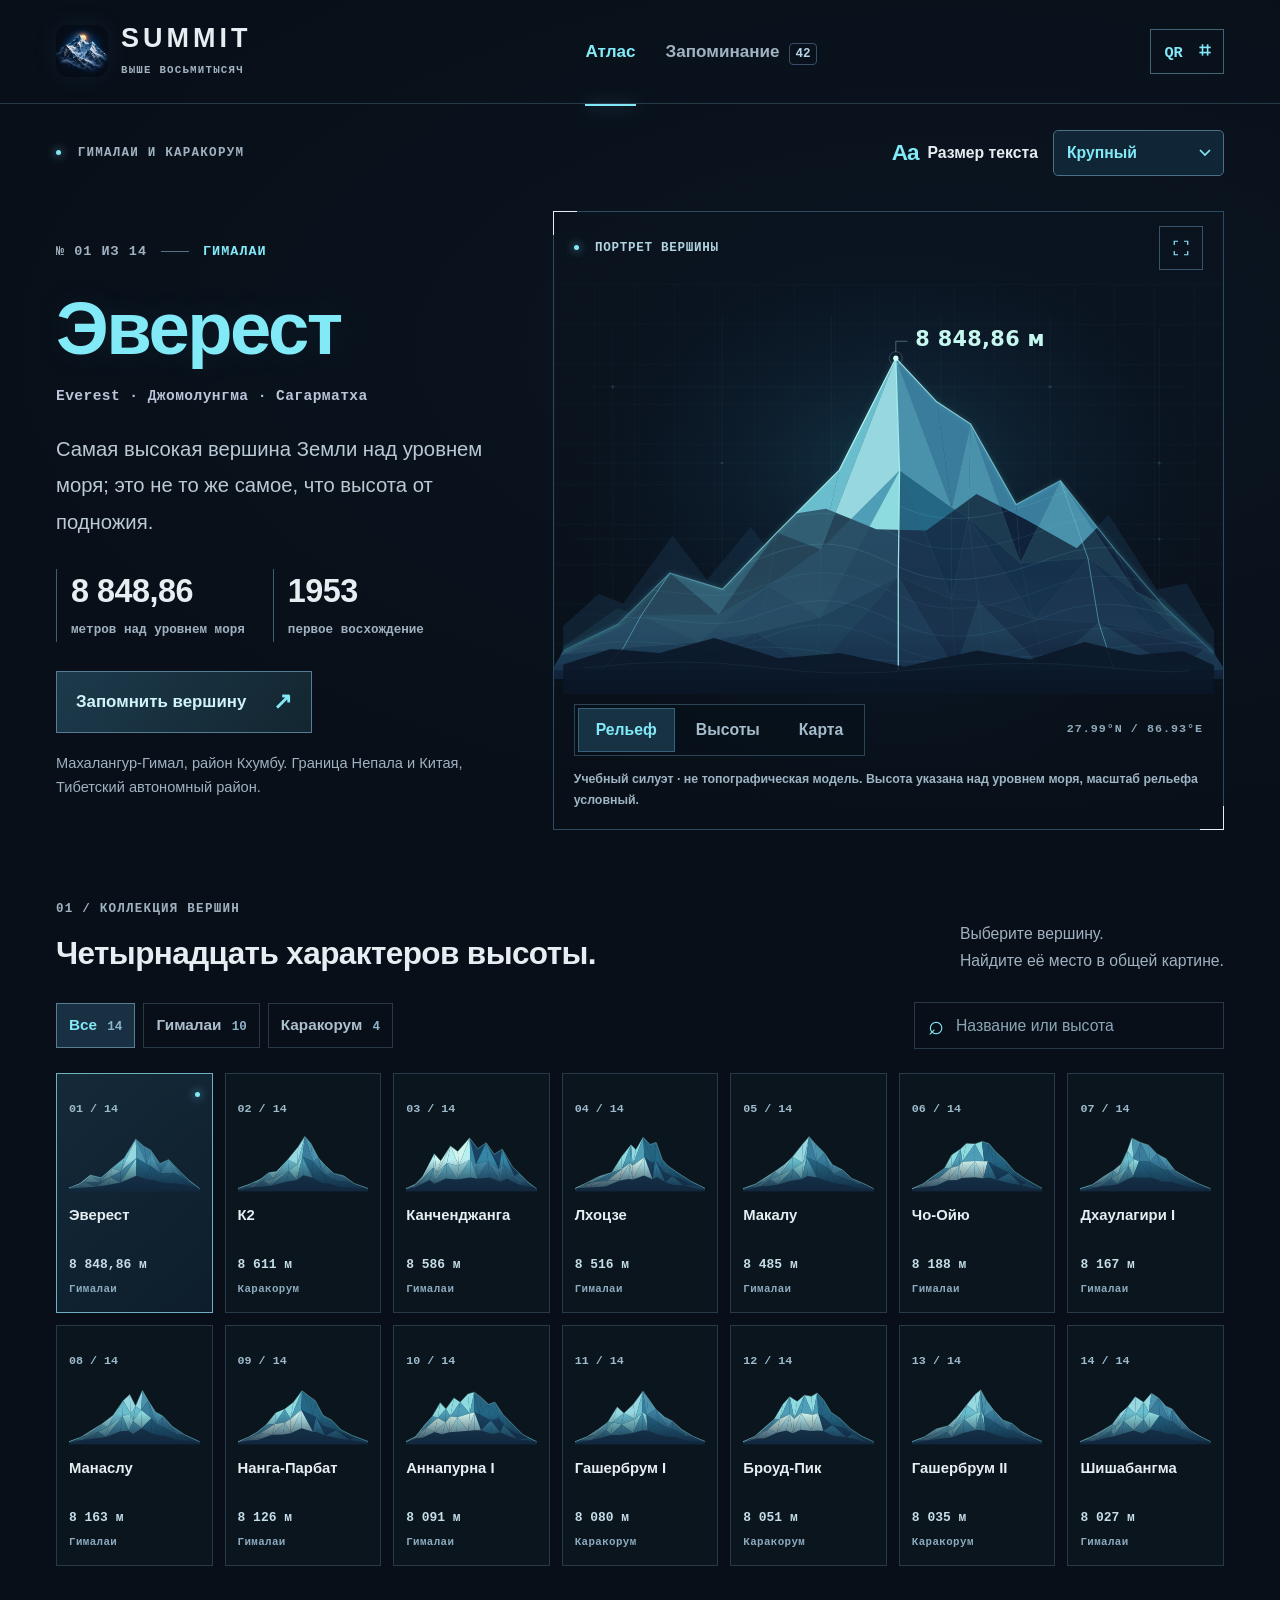
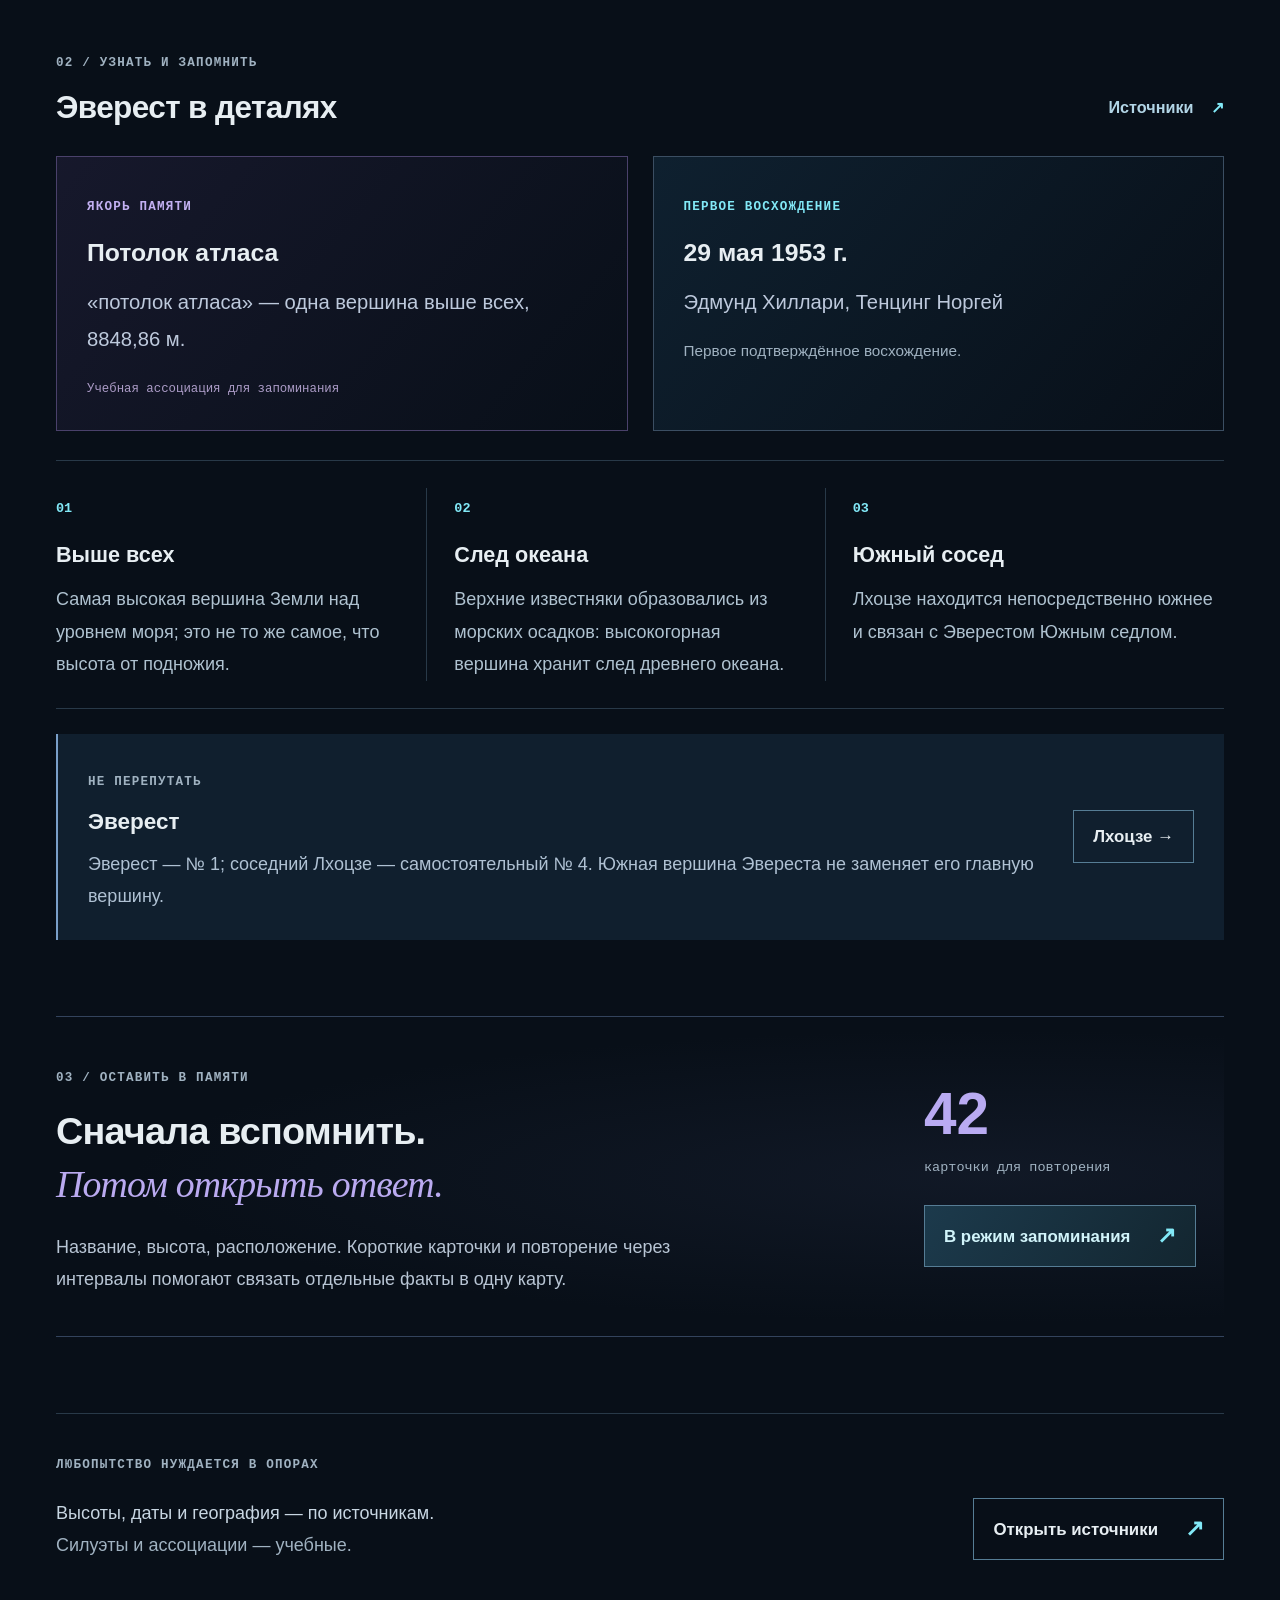
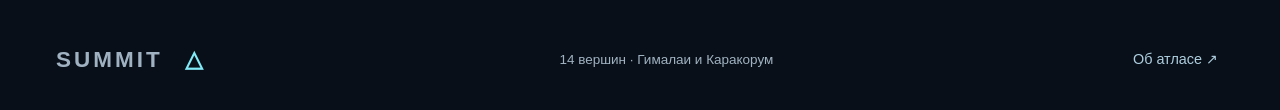
==== docs/index.html @ 68e2e330 "Build SUMMIT atlas with fourteen peaks and spaced recall" ====
<!doctype html>
<html lang="ru" data-text-size="large">
<head>
  <meta charset="utf-8"><meta name="viewport" content="width=device-width,initial-scale=1">
  <meta name="theme-color" content="#080f18"><meta name="description" content="SUMMIT — интерактивный атлас 14 восьмитысячников Гималаев и Каракорума. Рельефы, карта, сравнение высот и интервальное повторение.">
  <meta name="application-name" content="SUMMIT"><meta name="apple-mobile-web-app-title" content="SUMMIT"><meta name="apple-mobile-web-app-capable" content="yes"><meta name="mobile-web-app-capable" content="yes">
  <link rel="icon" type="image/png" sizes="32x32" href="assets/favicon-32.png"><link rel="apple-touch-icon" sizes="180x180" href="assets/apple-touch-icon.png"><link rel="manifest" href="site.webmanifest">
  <title>SUMMIT — Восьмитысячники</title>
  <script>try{const v=localStorage.getItem('summit-text-size');if(['normal','large','xlarge'].includes(v))document.documentElement.dataset.textSize=v;}catch{}</script>
  <style>:root{color-scheme:dark;--bg:#080f18;--panel:#101c29;--border:#283948;--text:#e7eef2;--muted:#a0b2c1;--cyan:#82e9f7;--violet:#b6a1ff;--amber:#e9bd86;--sans:-apple-system,BlinkMacSystemFont,"Segoe UI",Arial,sans-serif;--mono:Menlo,Consolas,"Liberation Mono",monospace;--serif:Georgia,"Times New Roman",serif}
*{box-sizing:border-box}html{font-size:16px;scroll-behavior:smooth;scroll-padding-top:30px;-webkit-text-size-adjust:100%;text-size-adjust:100%}html[data-text-size=large]{font-size:18px}html[data-text-size=xlarge]{font-size:20px}body{margin:0;background:var(--bg);color:var(--text);font-family:var(--sans);font-size:1.125rem;font-weight:500;line-height:1.75;-webkit-font-smoothing:antialiased;background-image:radial-gradient(ellipse 80% 500px at 75% 350px,#17304b30,transparent)}button,input,select{font:inherit}button{color:inherit;background:none;border:0;cursor:pointer}a{color:inherit;text-decoration:none}button,a,select,input{-webkit-tap-highlight-color:transparent}button:focus-visible,a:focus-visible,select:focus-visible,input:focus-visible,[tabindex]:focus-visible{outline:2px solid var(--cyan);outline-offset:4px}button:disabled{cursor:default;opacity:.45}button[hidden],[hidden]{display:none!important}svg{display:block}::selection{background:#3b6a96;color:white}.skip-link{position:fixed;left:20px;top:-90px;background:var(--cyan);color:#0b1824;padding:12px 20px;z-index:100}.skip-link:focus{top:15px}.site-header{max-width:1560px;margin:auto;padding:24px 56px;display:flex;align-items:center;gap:35px;border-bottom:1px solid var(--border)}.brand{display:flex;align-items:center;gap:13px;flex-shrink:0}.app-icon{width:52px;height:52px;border-radius:13px;box-shadow:0 0 24px #458cca1c}.brand>span{font-size:1.5rem;font-weight:700;letter-spacing:4px;line-height:1.1}.brand small{display:block;font:600 .6rem/1.6 var(--mono);letter-spacing:1.2px;color:var(--muted);margin-top:8px}.main-nav{display:flex;align-items:center;justify-content:center;gap:30px;margin:auto;font-size:.95rem;font-weight:650}.main-nav button{position:relative;white-space:nowrap;padding:12px 0;color:var(--muted)}.main-nav .active{color:var(--cyan)}.main-nav .active:after{content:"";position:absolute;bottom:-28px;left:0;right:0;height:2px;background:var(--cyan);box-shadow:0 0 16px #7bddfe70}.nav-count{display:inline-grid;place-items:center;min-width:25px;padding:1px 5px;border:1px solid #394d66;color:#b5d5e9;border-radius:4px;margin-left:5px;font:600 .7rem/1.5 var(--mono)}.header-qr{font:650 .85rem var(--mono);padding:10px 13px;border:1px solid #446275;color:var(--cyan);white-space:nowrap}.header-qr span{font-size:1.1rem;padding-left:7px}main{max-width:1440px;margin:auto;padding:0 56px}.utility-bar{display:flex;align-items:center;justify-content:space-between;gap:25px;padding:26px 0 35px}.eyebrow{font:650 .7rem/1.75 var(--mono);letter-spacing:1.2px;color:var(--muted)}.eyebrow i,.viewer-top i{display:inline-block;width:5px;height:5px;vertical-align:middle;margin-right:8px;border-radius:50%;background:var(--cyan);box-shadow:0 0 10px #7fdbff}.reading-controls{display:flex;align-items:center;gap:15px}.reading-controls label{display:flex;align-items:center;gap:9px;font-size:.875rem;font-weight:650;white-space:nowrap}.reading-controls b{font-size:1.25rem;letter-spacing:-1px;color:var(--cyan)}select{font:600 .875rem/1.45 var(--sans);color:var(--cyan);background-color:#102535;border:1px solid #4c7085;border-radius:5px;min-height:46px;padding:10px 34px 10px 13px;max-width:100%;appearance:none;-webkit-appearance:none;background-image:url("data:image/svg+xml,%3Csvg xmlns='http://www.w3.org/2000/svg' width='12' height='8' viewBox='0 0 12 8'%3E%3Cpath d='m1 1 5 5 5-5' fill='none' stroke='%2382e9f7' stroke-width='1.7'/%3E%3C/svg%3E");background-repeat:no-repeat;background-position:right 12px center;background-size:12px 8px}.hero{display:grid;grid-template-columns:minmax(310px,.9fr) minmax(0,1.3fr);gap:32px;align-items:center;min-height:540px}.hero-copy{padding:20px 0}.peak-meta{font:600 .75rem/1.65 var(--mono);color:var(--cyan);letter-spacing:1px;display:flex;gap:14px;align-items:center;flex-wrap:wrap}.peak-meta>span:first-child{color:var(--muted)}.peak-meta i{width:28px;height:1px;background:#567386}h1{font-size:clamp(3rem,5.8vw,4.75rem);line-height:1.15;font-weight:650;letter-spacing:-2.5px;margin:23px 0 13px;color:var(--cyan);text-shadow:0 0 35px #78dfff16}h1.long-title{font-size:clamp(2.25rem,4.2vw,3.6rem);letter-spacing:-1.4px}.peak-english{font:550 .8125rem/1.75 var(--mono);color:#bbc5da;letter-spacing:.4px;margin:0 0 21px}.hero-summary{font-size:1.125rem;line-height:1.8;color:#bac9d5;max-width:510px;margin:0}.hero-stats{display:flex;flex-wrap:wrap;gap:28px;margin:29px 0}.hero-stats>div{border-left:1px solid #3b5f70;padding-left:14px;min-width:0}.hero-stats strong{display:block;font-size:1.8rem;line-height:1.4;letter-spacing:-.5px;font-weight:650;white-space:nowrap}.hero-stats span{display:block;font:550 .7rem/1.75 var(--mono);color:var(--muted);margin-top:5px;max-width:210px}.primary-button,.secondary-button{display:inline-flex;align-items:center;justify-content:space-between;gap:27px;min-height:50px;padding:12px 19px;border:1px solid #567d95;font-size:.9375rem;font-weight:650;line-height:1.6;text-align:left}.primary-button{background:linear-gradient(125deg,#1c3a4c,#132630);color:#d1f4fa}.primary-button>span,.secondary-button>span{font-size:1.25rem;color:var(--cyan)}.primary-button:hover,.secondary-button:hover{border-color:var(--cyan);background-color:#18364b;box-shadow:0 0 24px #6acafa12}.hero-location{font-size:.8125rem;color:var(--muted);line-height:1.7;max-width:490px;margin:18px 0 0}.viewer{border:1px solid #2b4b60;background:radial-gradient(ellipse at 50% 50%,#14375633,transparent 65%);position:relative;isolation:isolate;min-width:0}.viewer:before,.viewer:after{content:"";position:absolute;width:23px;height:23px;border-color:var(--cyan);pointer-events:none}.viewer:before{top:-1px;left:-1px;border-top:1px solid;border-left:1px solid}.viewer:after{right:-1px;bottom:-1px;border-right:1px solid;border-bottom:1px solid}.viewer-top{display:flex;align-items:center;justify-content:space-between;gap:15px;padding:14px 20px;font:650 .7rem/1.65 var(--mono);letter-spacing:.7px;color:#b0d3e0}.icon-button{display:grid;place-items:center;flex-shrink:0;width:42px;height:42px;border:1px solid #365369;color:var(--cyan);line-height:1}.icon-button svg{width:18px;stroke:currentColor;stroke-width:1.6;fill:none}.icon-button:hover{background:#1a3247}.viewer-content{height:410px;min-height:0;overflow:hidden;position:relative;background-image:linear-gradient(#8ac0e406 1px,transparent 1px),linear-gradient(90deg,#8ac0e406 1px,transparent 1px);background-size:40px 40px}.viewer-content>svg{width:100%;height:100%}.viewer-bottom{display:flex;align-items:center;justify-content:space-between;gap:18px;padding:10px 20px 13px;flex-wrap:wrap}.view-tabs{display:flex;background:#08111bbb;border:1px solid #2c4556;padding:3px;gap:3px}.view-tabs button{font-size:.875rem;font-weight:650;line-height:1.5;color:#a4bccb;padding:9px 17px;border:1px solid transparent;min-height:42px;white-space:nowrap}.view-tabs .active{background:#163243;border-color:#386279;color:var(--cyan)}.viewer-code{font:600 .65rem/1.65 var(--mono);letter-spacing:1px;color:#8faabc}.viewer-note{font-size:.6875rem;line-height:1.75;font-weight:550;color:#9db5c4;margin:0;padding:0 20px 17px}.viewer.expanded{position:fixed;inset:18px;z-index:50;background:var(--bg);box-shadow:0 0 0 35px #030711e8;display:flex;flex-direction:column}.expanded .viewer-content{flex:1;height:auto}.expanded .viewer-bottom,.expanded .viewer-note{width:100%;max-width:900px;align-self:center}.section-heading{display:flex;align-items:flex-end;justify-content:space-between;gap:25px;margin-bottom:27px}.section-heading h2{font-size:1.75rem;font-weight:650;line-height:1.35;letter-spacing:-.6px;margin:9px 0 0}.section-heading>p{font-size:.875rem;line-height:1.7;color:var(--muted);margin:0}.collection{padding-top:58px}.collection-toolbar{display:flex;justify-content:space-between;gap:25px;align-items:center;margin-bottom:24px}.range-filters{display:flex;gap:8px;flex-wrap:wrap}.range-filters button{font-size:.85rem;font-weight:600;white-space:nowrap;padding:8px 12px;border:1px solid var(--border);min-height:42px;color:#adbfcd}.range-filters span{font:600 .7rem var(--mono);color:#8cb3cb;margin-left:6px}.range-filters .active{border-color:#587f91;background:#193042;color:var(--cyan)}.search{display:flex;align-items:center;border:1px solid var(--border);padding:6px 13px;gap:10px;max-width:310px;width:100%}.search span{font-size:1.5rem;line-height:1;color:var(--cyan)}.search input{font-size:.875rem;width:100%;min-width:0;border:0;background:none;color:var(--text);outline:none;min-height:33px}.search:focus-within{border-color:var(--cyan)}.search input::placeholder{color:#8ca6b7}.peak-grid{display:grid;grid-template-columns:repeat(7,minmax(0,1fr));gap:12px}.peak-card{border:1px solid var(--border);background:#0e1a248c;padding:14px 12px;text-align:left;position:relative;min-width:0;transition:background .15s,border-color .15s}.peak-card:hover{background:#172c3b;border-color:#49758f}.peak-card.selected{border-color:#6eafc2;background:linear-gradient(140deg,#1d3b4e99,#0d1d2b)}.peak-card.selected:after{content:"";position:absolute;right:12px;top:18px;width:5px;height:5px;border-radius:50%;background:var(--cyan);box-shadow:0 0 10px #73dffe}.peak-card-number{font:600 .65rem var(--mono);color:#9dbbcc}.peak-card-visual{height:68px;margin:3px 0 11px}.peak-card-visual svg{width:100%;height:100%}.peak-card-name{font-size:.825rem;font-weight:650;line-height:1.45;display:block;min-height:2.9em}.peak-card-alt{font:600 .72rem/1.6 var(--mono);display:block;color:#c5dde8;margin-top:7px}.peak-card-range{font:550 .6rem/1.7 var(--mono);color:#8cabbf;display:block;margin-top:4px;letter-spacing:.4px}.empty-search{padding:35px 20px;border:1px solid var(--border);text-align:center;font-size:1rem;color:var(--muted)}.empty-search button{color:var(--cyan);text-decoration:underline;margin-left:10px}.peak-details{padding-top:76px}.text-button{font-size:.9rem;font-weight:650;line-height:1.6;color:#b2d5e6;padding:8px 0}.text-button>span{margin-left:13px;color:var(--cyan)}.insight-grid{display:grid;grid-template-columns:1fr 1fr;gap:25px}.memory-anchor,.first-ascent{padding:29px 30px;border:1px solid #4a416b;background:linear-gradient(130deg,#29244570,transparent)}.memory-anchor .eyebrow{color:#c2b0f2}.first-ascent{border-color:#3b4e62;background:linear-gradient(130deg,#16344a77,transparent)}.first-ascent .eyebrow{color:var(--cyan)}.insight-grid h3{font-size:1.375rem;font-weight:650;line-height:1.5;margin:13px 0}.insight-grid p{font-size:1.125rem;line-height:1.8;color:#bdc9dc;margin:0}.memory-anchor small{font:500 .6875rem/1.8 var(--mono);color:#ac9cc7;display:block;margin-top:21px}.first-ascent .ascent-note{font-size:.85rem;margin-top:16px;color:var(--muted)}.facts-grid{display:grid;grid-template-columns:repeat(3,1fr);gap:27px;border-top:1px solid var(--border);border-bottom:1px solid var(--border);margin-top:29px;padding:27px 0}.fact-item{border-right:1px solid var(--border);padding-right:26px}.fact-item:last-child{border-right:0;padding-right:0}.fact-item>span{font:600 .75rem var(--mono);color:var(--cyan)}.fact-item h3{font-size:1.2rem;font-weight:650;line-height:1.5;margin:16px 0 12px}.fact-item p{font-size:1rem;line-height:1.8;color:#afc2d0;margin:0}.pair-panel{display:flex;align-items:center;justify-content:space-between;gap:28px;padding:27px 30px;background:#101f2e;border-left:2px solid #7a9fc9;margin-top:25px}.pair-panel>div{flex:1;min-width:0}.pair-panel h3{font-size:1.25rem;line-height:1.5;margin:9px 0;font-weight:650}.pair-panel p{font-size:1rem;line-height:1.8;color:#afc1d3;margin:0}.pair-panel button{max-width:280px;flex-shrink:0}.learn-invite{display:flex;justify-content:space-between;align-items:center;gap:60px;border-top:1px solid #33435c;border-bottom:1px solid #33435c;padding:40px 0;margin:76px 0;background:radial-gradient(ellipse at 80% 50%,#2730494a,transparent 65%)}.learn-invite>div:first-child{max-width:690px}.learn-invite h2{font-size:2.1rem;font-weight:600;line-height:1.4;letter-spacing:-.8px;margin:13px 0 20px}.learn-invite em{font-family:var(--serif);color:#baaaf0;font-weight:500}.learn-invite p{font-size:1rem;line-height:1.8;color:#b8c5d4;margin:0}.invite-action{display:flex;align-items:flex-start;flex-direction:column;min-width:300px}.invite-count{font-size:3.25rem;font-weight:600;line-height:1;color:#b9abf2}.invite-label{font:500 .75rem/1.8 var(--mono);color:var(--muted);margin:12px 0 25px}.source-strip{border-top:1px solid var(--border);padding:30px 0;margin:60px 0 30px}.source-strip>div{display:flex;justify-content:space-between;align-items:center;gap:30px}.source-strip p{font-size:1rem;line-height:1.8;color:#c8d6e2}.source-strip p span{color:var(--muted)}.source-strip button{flex-shrink:0}footer{max-width:1440px;margin:auto;padding:0 56px 30px;display:flex;align-items:center;justify-content:space-between;gap:25px;font-size:.75rem;color:var(--muted);line-height:1.8}.footer-brand{font-size:1.25rem;font-weight:650;letter-spacing:3px;display:flex;align-items:center;gap:22px}.footer-brand span{color:var(--cyan)}footer button{font-size:.8rem;color:#adcdde}.learn-heading{padding:20px 0 30px}.learn-heading h1{color:#e6eef9;font-size:clamp(2.8rem,5.3vw,4rem);margin:14px 0 20px}.learn-heading h1 em{font-family:var(--serif);color:#b9a9ee;font-weight:500}.learn-heading>p{font-size:1.125rem;color:#b8c6d6;line-height:1.8;max-width:790px;margin:0}.study-stats{display:grid;grid-template-columns:repeat(3,1fr);border-top:1px solid var(--border);border-bottom:1px solid var(--border);padding:27px 0;gap:27px}.study-stats>div{border-left:1px solid #3a536b;padding-left:21px}.study-stats strong{display:block;font-size:2.1rem;font-weight:600;line-height:1.3}.study-stats span{font-size:.85rem;color:var(--muted);display:block;margin-top:7px}.study-stats>div:first-child strong{color:var(--cyan)}.review-setup{background:#111e2c;border:1px solid #2f4358;padding:29px 31px;margin-top:30px}.setup-fields{display:grid;grid-template-columns:1fr 1fr;gap:27px}.setup-fields label{font-size:.875rem;font-weight:600;color:#afc1d0}.setup-fields select{display:block;width:100%;margin-top:10px;color:#d7eaf7}.start-review{display:flex;align-items:center;justify-content:space-between;gap:25px;border-top:1px solid #2d4054;margin-top:27px;padding-top:25px}.start-review h2{font-size:1.375rem;font-weight:650;line-height:1.5;margin:0 0 8px}.start-review p{font-size:.95rem;color:#acbfd0;line-height:1.7;margin:0;max-width:660px}.start-review .primary-button{flex-shrink:0}.review-setup>.text-button{margin-top:18px}.study-method{display:grid;grid-template-columns:repeat(3,1fr);gap:32px;padding-top:40px}.study-method>div>span{font:600 .8rem var(--mono);color:var(--violet)}.study-method h3{font-size:1.25rem;line-height:1.5;margin:13px 0 9px;font-weight:650}.study-method p{font-size:1rem;color:#afc0d0;line-height:1.8;margin:0}.review-session{max-width:890px;margin:0 auto}.session-top{display:flex;align-items:center;justify-content:space-between;gap:20px;margin-bottom:17px}.session-top>span{font:600 .8rem/1.7 var(--mono);color:#b3c9dc}.session-progress{height:3px;background:#243246;margin-bottom:23px}.session-progress>span{display:block;height:100%;background:linear-gradient(90deg,var(--cyan),var(--violet));transition:width .2s}.flashcard{min-height:450px;text-align:center;padding:38px 45px;border:1px solid #476479;background:radial-gradient(ellipse at 50% 0,#21344d77,transparent 75%),#101b2a;box-shadow:0 0 40px #060d191a;display:flex;flex-direction:column;justify-content:center}.flashcard>.eyebrow{color:#acc5dc}.card-motif{color:#7cdcef;font:3.2rem/1 var(--serif);margin:22px 0 12px;text-shadow:0 0 25px #82dbff44}.flashcard h2{font-size:1.7rem;font-weight:650;line-height:1.5;letter-spacing:-.5px;margin:15px auto;max-width:720px}.flashcard #card-hint{font-size:1rem;line-height:1.8;max-width:620px;color:#a9bfce;margin:17px auto 27px}.flashcard .primary-button{margin:0 auto;gap:40px}.flashcard #card-answer{font-size:2.1rem;color:var(--cyan);line-height:1.4}.answer-detail{font-size:1.125rem;color:#c3d4e2;line-height:1.8}.answer-anchor{border-top:1px solid #3c3859;text-align:left;padding-top:19px;margin:22px 0 12px}.answer-anchor>span{font:650 .75rem var(--mono);color:var(--violet);letter-spacing:1px}.answer-anchor p{font-size:1rem;line-height:1.8;color:#c6beda;margin:8px 0 0}.rating-buttons{display:grid;grid-template-columns:repeat(3,1fr);gap:13px;margin-top:20px}.rating-buttons button{padding:18px 12px;border:1px solid #46506a;background:#111f30;min-width:0}.rating-buttons button:first-child{border-color:#77613e;background:#2b241d}.rating-buttons button:last-child{border-color:#546194;background:#1c263f}.rating-buttons button:hover{border-color:var(--cyan)}.rating-buttons strong{display:block;font-size:1.0625rem;line-height:1.5;font-weight:650}.rating-buttons span{display:block;font-size:.8rem;line-height:1.6;color:#a8becf;margin-top:5px}.rating-buttons button:first-child span{color:#d2b791}.study-footnote{font-size:.8rem;line-height:1.8;color:#94afc2;margin:21px 0 0}.review-complete{text-align:center;border:1px solid #34596b;padding:45px 35px;background:#101e2c;max-width:840px;margin:auto}.finish-symbol{color:var(--cyan);font-size:3rem}.review-complete h2{font-size:2rem;font-weight:650;line-height:1.4}.review-complete p{font-size:1.125rem;line-height:1.8;color:#b4c8d7}.review-complete button{margin:18px auto 0}.height-chart{height:100%;overflow-y:auto;padding:8px 20px 15px;scrollbar-width:thin;scrollbar-color:#467590 #0b1724}.chart-intro{font-size:.75rem;color:var(--muted);line-height:1.7;margin:0 0 13px}.height-row{display:grid;grid-template-columns:minmax(105px,1.4fr) minmax(20px,1fr) auto;align-items:center;gap:13px;border-bottom:1px solid #243c4d;min-height:44px;width:100%;padding:9px 0;text-align:left}.height-row .chart-name{font-size:.8rem;font-weight:600;line-height:1.5}.height-row .chart-value{font:600 .7rem var(--mono);color:#afcede;white-space:nowrap}.bar-track{height:5px;background:#233346;display:block}.bar-track i{display:block;min-width:3px;height:100%;background:#617695}.height-row.active{color:var(--cyan)}.height-row.active .bar-track i{background:var(--cyan);box-shadow:0 0 13px #84dcff33}.map-dot{cursor:pointer}.map-dot .map-hit{fill:transparent}.map-dot .map-badge{fill:#102438;stroke:#72bad7;stroke-width:1.4}.map-dot text{font:700 23px var(--sans);text-anchor:middle;dominant-baseline:middle;fill:#d7f2ff;pointer-events:none}.map-dot.active .map-badge{fill:#4c3b27;stroke:var(--amber);stroke-width:2}.map-dot:focus-visible .map-badge{stroke:white;stroke-width:3}.map-caption{font:600 20px var(--mono);fill:#8eafc9;letter-spacing:1px}.map-degree{font:500 17px var(--mono);fill:#64849b}dialog{background:#101e2c;color:var(--text);border:1px solid #466579;padding:30px 34px;max-width:860px;width:calc(100% - 30px);max-height:88dvh;box-shadow:0 0 90px #0008}dialog::backdrop{background:#030a13e8;backdrop-filter:blur(8px)}.dialog-top{display:flex;align-items:center;justify-content:space-between;gap:15px}dialog h2{font-size:1.8rem;font-weight:650;line-height:1.4;margin:22px 0}dialog>p{font-size:1rem;line-height:1.8;color:#bbccda}.source-group{border-top:1px solid var(--border);padding-top:18px;margin-top:25px}.source-group h3{font-size:1.3rem;font-weight:650;margin:5px 0 15px}.source-link{display:block;border-left:1px solid #52748f;padding-left:16px;margin:18px 0}.source-link strong{display:block;font-size:.9375rem;line-height:1.75;color:var(--cyan);font-weight:650}.source-link span{display:block;font-size:.875rem;color:#a3bbcd;line-height:1.75;margin-top:5px}.source-link:hover strong{text-decoration:underline}.source-policy{font-size:.8rem;line-height:1.85;border-top:1px solid var(--border);padding-top:20px;margin-top:28px}.height-note{font-size:.85rem;color:#b6c8d8;line-height:1.8}.qr-art{background:white;max-width:270px;margin:23px auto}.qr-art svg{width:100%;height:auto}#qr-dialog{max-width:490px;text-align:center}#qr-dialog .dialog-top{text-align:left}#qr-dialog>p{font-size:1rem}.qr-url{display:block;font:600 .8rem/1.8 var(--mono);color:var(--cyan);overflow-wrap:anywhere;margin:21px 0}#qr-dialog>.secondary-button{margin:0 auto}.toast{position:fixed;left:50%;bottom:24px;transform:translate(-50%,20px);padding:12px 23px;border:1px solid #567993;background:#132c3d;color:#dbf2ff;opacity:0;pointer-events:none;transition:.2s;z-index:100;font-size:.9rem;text-align:center;max-width:calc(100% - 32px)}.toast.show{opacity:1;transform:translate(-50%,0)}
@media(min-width:1500px){.viewer-content{height:450px}}
@media(max-width:1200px){.site-header{padding:23px 35px;gap:24px}main{padding:0 35px}.hero{grid-template-columns:minmax(280px,.95fr) minmax(0,1.05fr);gap:24px}.hero-stats{gap:19px}.hero-stats strong{font-size:1.6rem}.viewer-content{height:380px}.viewer-top{font-size:.65rem}.viewer-bottom{padding:12px 14px}.viewer-code{display:none}.peak-grid{grid-template-columns:repeat(4,minmax(0,1fr))}.peak-card-name{font-size:.925rem}.peak-card-visual{height:72px}.peak-card-range{font-size:.6875rem}.peak-card-alt{font-size:.8rem}.pair-panel{flex-wrap:wrap}.pair-panel button{max-width:none}.learn-invite{gap:35px}.invite-action{min-width:260px}footer{padding:0 35px 30px}.main-nav{gap:24px}.hero-location{font-size:.8rem}.hero-summary{font-size:1.0625rem}}
@media(max-width:1000px){.hero{grid-template-columns:1fr;gap:26px}.hero-copy{padding-top:10px;max-width:850px}.hero h1{font-size:3.9rem}.hero h1.long-title{font-size:3rem}.hero-summary{font-size:1.125rem;max-width:750px}.hero-stats{gap:40px}.hero-stats strong{font-size:2rem}.hero-location{max-width:750px}.viewer-content{height:470px}.viewer-bottom{justify-content:space-between;padding:10px 20px 17px}.viewer-code{display:block}.section-heading{flex-wrap:wrap}.section-heading>p br{display:none}.collection-toolbar{flex-wrap:wrap}.search{max-width:340px}.facts-grid{grid-template-columns:1fr;gap:0;padding:0}.fact-item{border-right:0;border-bottom:1px solid var(--border);padding:26px 0}.fact-item:last-child{border-bottom:0;padding:26px 0}.fact-item h3{margin-top:9px}.fact-item p{font-size:1.125rem}.learn-invite{gap:35px;align-items:flex-start}.learn-invite h2{font-size:1.8rem}.invite-action{min-width:230px}.invite-action .primary-button{font-size:.875rem;padding:12px 15px;gap:17px}.start-review{flex-wrap:wrap}.study-method{gap:23px}.source-strip>div{flex-wrap:wrap}.brand small{font-size:.55rem}.main-nav{font-size:.875rem;gap:20px}.study-stats span{font-size:.8rem}.insight-grid{gap:20px}.memory-anchor,.first-ascent{padding:25px}.height-row{grid-template-columns:minmax(130px,1.1fr) 2fr auto}.height-row .chart-name{font-size:1rem}.height-row .chart-value{font-size:.8rem}.chart-intro{font-size:.8rem}}
@media(max-width:760px){.site-header{padding:19px 25px;gap:18px;flex-wrap:wrap}.brand>span{font-size:1.45rem}.brand small{display:none}.app-icon{width:46px;height:46px;border-radius:12px}.main-nav{order:3;flex-basis:100%;justify-content:space-between;margin:0;gap:20px}.main-nav .active:after{bottom:-19px}.header-qr{margin-left:auto}.utility-bar{padding:24px 0 28px;flex-wrap:wrap;gap:18px}.utility-caption{font-size:.6875rem}.reading-controls{margin-left:auto}.hero h1{font-size:3.4rem}.hero h1.long-title{font-size:2.65rem}.peak-grid{grid-template-columns:repeat(3,minmax(0,1fr))}.peak-card-name{font-size:.825rem}.peak-card-range{font-size:.625rem}.section-heading h2{font-size:1.6rem}.collection-toolbar{gap:18px}.search{max-width:100%}.insight-grid{grid-template-columns:1fr}.pair-panel{padding:24px}.learn-invite{flex-direction:column}.invite-action{width:100%;min-width:0;display:grid;grid-template-columns:auto 1fr;gap:8px 20px;align-items:center}.invite-label{margin:0;max-width:230px}.invite-action .primary-button{grid-column:1/-1;justify-self:start;margin-top:16px;font-size:1rem}.source-strip button{max-width:100%}.study-method{grid-template-columns:1fr;gap:25px}.study-method h3{margin:8px 0}.study-stats{gap:15px}.study-stats>div{padding-left:15px}.study-stats span{font-size:.75rem}.setup-fields{grid-template-columns:1fr;gap:20px}.flashcard{padding:32px;min-height:430px}.review-setup{padding:25px}.flashcard h2{font-size:1.5rem}.flashcard #card-answer{font-size:1.8rem}footer{flex-wrap:wrap;gap:18px}.viewer-content{height:410px}}
@media(max-width:500px){main{padding:0 20px}.site-header{padding:18px 20px}.brand>span{font-size:26px;letter-spacing:3px}.app-icon{width:45px;height:45px}.main-nav{font-size:.9375rem;gap:16px}.nav-count{font-size:.7rem}.reading-controls{justify-content:space-between;gap:12px;width:100%;flex-wrap:wrap}.reading-controls label{font-size:.875rem}.reading-controls select{font-size:.875rem}.utility-bar{gap:14px}.hero{gap:24px}.hero-copy{padding:0}.peak-meta{font-size:.75rem;gap:10px}.hero h1{font-size:clamp(2.6rem,12.2vw,3.7rem);letter-spacing:-1.5px;margin:19px 0 10px}.hero h1.long-title{font-size:clamp(2rem,9.2vw,2.75rem);letter-spacing:-1.2px}.peak-english{font-size:.75rem}.hero-summary{font-size:1.125rem;line-height:1.8}.hero-stats{gap:28px;margin:26px 0}.hero-stats strong{font-size:1.75rem}.hero-stats span{font-size:.6875rem;max-width:155px}.hero-stats>div{padding-left:12px}.primary-button,.secondary-button{font-size:1rem;gap:22px}.hero-location{font-size:.8125rem}.viewer-top{padding:13px 14px;font-size:.625rem;gap:10px}.viewer-content{height:290px}.viewer-bottom{padding:10px 12px 14px;justify-content:center}.viewer-code{display:none}.view-tabs{width:100%;justify-content:center}.view-tabs button{flex:1;padding:9px 12px;font-size:.875rem}.viewer-note{font-size:.6875rem;padding:0 15px 16px}.viewer.expanded{inset:10px;overflow:auto}.expanded .viewer-content{min-height:280px;flex:1 0 280px}.expanded .viewer-top{font-size:.7rem}.expanded .viewer-note,.expanded .viewer-bottom{flex-shrink:0}.collection{padding-top:46px}.section-heading{align-items:flex-start;gap:18px;margin-bottom:24px}.section-heading h2{font-size:1.625rem}.section-heading .eyebrow{font-size:.6875rem}.section-heading>p{font-size:.875rem}.range-filters{gap:8px}.range-filters button{font-size:.8rem;padding:8px 10px}.range-filters span{font-size:.7rem;margin-left:4px}.peak-grid{grid-template-columns:repeat(2,minmax(0,1fr));gap:12px}.peak-card{padding:15px 13px}.peak-card-name{font-size:.875rem;min-height:2.9em}.peak-card-alt{font-size:.8rem}.peak-card-number{font-size:.7rem}.peak-card-range{font-size:.6rem;letter-spacing:.1px}.peak-card-visual{height:75px;margin:7px 0 12px}.peak-details{padding-top:55px}.memory-anchor,.first-ascent{padding:25px 23px}.insight-grid h3{font-size:1.35rem}.insight-grid p{font-size:1.125rem}.facts-grid{margin-top:23px}.fact-item h3{font-size:1.25rem}.pair-panel{padding:22px;gap:22px}.pair-panel h3{font-size:1.25rem}.pair-panel p{font-size:1.125rem}.pair-panel button{font-size:.9375rem}.learn-invite{padding:30px 0;margin:54px 0}.learn-invite h2{font-size:1.85rem}.learn-invite p{font-size:1.125rem}.source-strip{margin:45px 0 28px}.source-strip .eyebrow{font-size:.625rem}.source-strip p{font-size:1rem}.source-strip>div{gap:14px}footer{padding:0 20px 28px}.footer-brand{font-size:1.2rem}footer>span{width:100%;order:3;font-size:.75rem}footer button{margin-left:auto}.learn-heading{padding-top:7px}.learn-heading h1{font-size:2.4rem;letter-spacing:-1px}.learn-heading h1 em{display:block}.learn-heading>p{font-size:1.125rem}.study-stats{gap:18px;grid-template-columns:1fr 1fr}.study-stats>div:last-child{grid-column:1/-1;display:flex;align-items:center;gap:14px}.study-stats>div:last-child strong{font-size:1.25rem}.study-stats>div:last-child span{margin-top:0}.study-stats strong{font-size:2rem}.study-stats span{font-size:.8125rem}.review-setup{padding:24px 20px}.setup-fields label{font-size:.875rem}.setup-fields select{font-size:.875rem;width:100%;min-width:0}.start-review h2{font-size:1.375rem}.start-review p{font-size:1rem}.review-setup>.text-button{font-size:.875rem;text-align:left}.start-review .primary-button{font-size:1rem;width:100%;gap:15px}.study-method p{font-size:1.125rem}.flashcard{padding:27px 22px;min-height:420px}.flashcard>.eyebrow{font-size:.7rem}.flashcard h2{font-size:1.45rem}.flashcard #card-question{overflow-wrap:normal}.flashcard #card-hint{font-size:1rem}.flashcard .primary-button{font-size:.9375rem;gap:18px}.flashcard #card-answer{font-size:1.65rem;overflow-wrap:normal}.answer-detail{font-size:1.125rem}.answer-anchor p{font-size:1rem}.rating-buttons{gap:8px}.rating-buttons button{padding:16px 8px}.rating-buttons strong{font-size:.825rem}.rating-buttons span{font-size:.6875rem;line-height:1.7}.session-top .text-button{font-size:.875rem}.session-top>span{font-size:.6875rem;max-width:120px;text-align:right}.study-footnote{font-size:.75rem}.review-complete{padding:30px 20px}.review-complete h2{font-size:1.65rem}.review-complete p{font-size:1.125rem}.height-chart{padding:6px 14px 14px}.height-row{grid-template-columns:minmax(90px,1.2fr) minmax(12px,.8fr) auto;gap:9px;min-height:48px}.height-row .chart-name{font-size:.75rem}.height-row .chart-value{font-size:.625rem}.chart-intro{font-size:.6875rem}.map-dot text{font-size:31px}.map-dot .map-badge{r:24px}dialog{padding:24px 21px}dialog h2{font-size:1.5rem}dialog>p{font-size:1rem}.source-group h3{font-size:1.25rem}.source-link strong{font-size:.9375rem}.source-link span{font-size:.875rem}.qr-url{font-size:.75rem}.qr-art{max-width:255px}#qr-dialog>.secondary-button{font-size:.9375rem}.source-policy{font-size:.75rem}}
@media(max-width:370px){main{padding:0 15px}.site-header{padding:16px 15px}.main-nav{font-size:.875rem;gap:10px}.hero-stats{gap:22px}.hero-stats strong{font-size:1.55rem}.hero h1.long-title{font-size:1.9rem}.hero h1{font-size:2.45rem}.peak-grid{grid-template-columns:1fr}.peak-card{display:grid;grid-template-columns:80px minmax(0,1fr);gap:3px 15px}.peak-card-number{grid-column:1/-1}.peak-card-visual{grid-column:1;grid-row:2/5;height:65px;margin:8px 0}.peak-card-name{grid-column:2;min-height:0;font-size:.95rem}.peak-card-alt,.peak-card-range{grid-column:2;margin:0}.peak-card-range{font-size:.6875rem}.rating-buttons{grid-template-columns:1fr}.rating-buttons button{display:flex;align-items:center;justify-content:space-between;gap:12px;text-align:left;padding:15px 17px}.rating-buttons strong{font-size:1rem}.rating-buttons span{margin:0;font-size:.75rem}.viewer-content{height:265px}}
@media(min-width:1001px){html[data-text-size=xlarge] .hero{grid-template-columns:minmax(0,1fr) minmax(0,1.2fr)}html[data-text-size=xlarge] .peak-grid{grid-template-columns:repeat(4,minmax(0,1fr))}html[data-text-size=xlarge] .peak-card-name{font-size:.925rem}html[data-text-size=xlarge] .collection-toolbar{flex-wrap:wrap}html[data-text-size=xlarge] .learn-invite{flex-wrap:wrap}}
@media(prefers-reduced-motion:reduce){html{scroll-behavior:auto}*,*:before,*:after{transition:none!important;animation:none!important}}

/* Keep comparison text readable when buttons wrap on phones and tablets. */
.pair-panel>div{flex:1 1 360px}
.icon-button{min-width:44px;min-height:44px}
@media(max-width:760px){.pair-panel{flex-direction:column;align-items:stretch}.pair-panel>div{flex:auto}.pair-panel button{align-self:flex-start;max-width:100%;white-space:normal}}
/* Show the mountain early on a phone while keeping all explanatory text large. */
@media(max-width:760px){.hero{display:flex;flex-direction:column;gap:0}.hero-copy{display:contents}.hero .peak-meta{order:0}.hero h1{order:1}.hero .peak-english{order:2}.hero>.viewer{order:3;margin:18px 0 12px}.hero .hero-summary{order:4}.hero .hero-stats{order:5}.hero #remember-peak{order:6;align-self:flex-start;max-width:100%}.hero .hero-location{order:7}}
</style>
</head>
<body>
<a href="#main-content" class="skip-link">К содержанию</a>
<header class="site-header">
 <a class="brand" href="#" data-mode="atlas" aria-label="SUMMIT — атлас"><img src="[data-uri]" class="app-icon" width="52" height="52" alt=""><span>SUMMIT<small>ВЫШЕ ВОСЬМИТЫСЯЧ</small></span></a>
 <nav class="main-nav" aria-label="Разделы приложения"><button type="button" data-mode="atlas" class="active" aria-current="page">Атлас</button><button type="button" data-mode="learn">Запоминание <span class="nav-count" id="nav-due">42</span></button></nav>
 <button type="button" class="qr-trigger header-qr" aria-label="QR-код приложения">QR <span>⌗</span></button>
</header>
<main id="main-content">
 <div class="utility-bar"><span class="eyebrow utility-caption"><i></i> ГИМАЛАИ И КАРАКОРУМ</span><div class="reading-controls"><label for="text-size"><b aria-hidden="true">Aa</b> Размер текста</label><select id="text-size"><option value="normal">Обычный</option><option value="large" selected>Крупный</option><option value="xlarge">Очень крупный</option></select></div></div>
 <div id="atlas-view">
  <section class="hero" id="peak-top" aria-label="Выбранная вершина">
   <div class="hero-copy"><div class="peak-meta"><span id="peak-rank"></span><i></i><span id="peak-range"></span></div><h1 id="peak-name"></h1><p class="peak-english" id="peak-english"></p><p class="hero-summary" id="peak-summary"></p><div class="hero-stats"><div><strong id="peak-height"></strong><span>метров над уровнем моря</span></div><div><strong id="peak-year"></strong><span>первое восхождение</span></div></div><button type="button" class="primary-button" id="remember-peak">Запомнить вершину <span>↗</span></button><p class="hero-location" id="peak-location"></p></div>
   <div class="viewer" id="viewer"><div class="viewer-top"><span><i></i> <span id="viewer-title">ПОРТРЕТ ВЕРШИНЫ</span></span><button type="button" id="expand-viewer" class="icon-button" aria-label="Развернуть иллюстрацию" aria-expanded="false"><svg viewBox="0 0 24 24" aria-hidden="true"><path d="M8 3H3v5m13-5h5v5M3 16v5h5m13-5v5h-5"/></svg></button></div><div id="viewer-content" class="viewer-content"></div><div class="viewer-bottom"><div class="view-tabs" role="group" aria-label="Вид иллюстрации"><button type="button" data-view="relief" aria-pressed="true" class="active">Рельеф</button><button type="button" data-view="heights" aria-pressed="false">Высоты</button><button type="button" data-view="map" aria-pressed="false">Карта</button></div><span class="viewer-code" id="viewer-code"></span></div><p class="viewer-note" id="viewer-note"></p></div>
  </section>
  <section class="collection" id="collection"><div class="section-heading"><div><span class="eyebrow">01 / КОЛЛЕКЦИЯ ВЕРШИН</span><h2>Четырнадцать характеров высоты.</h2></div><p>Выберите вершину.<br>Найдите её место в общей картине.</p></div><div class="collection-toolbar"><div class="range-filters" role="group" aria-label="Горная система"><button type="button" data-range="all" class="active" aria-pressed="true">Все <span>14</span></button><button type="button" data-range="himalaya" aria-pressed="false">Гималаи <span>10</span></button><button type="button" data-range="karakoram" aria-pressed="false">Каракорум <span>4</span></button></div><label class="search"><span aria-hidden="true">⌕</span><input type="search" id="peak-search" placeholder="Название или высота" aria-label="Найти вершину по названию или высоте"></label></div><div class="peak-grid" id="peak-grid"></div><div class="empty-search" id="empty-search" hidden>Таких вершин в подборке нет. <button type="button" id="reset-search">Сбросить поиск</button></div></section>
  <section class="peak-details" id="peak-details"><div class="section-heading"><div><span class="eyebrow">02 / УЗНАТЬ И ЗАПОМНИТЬ</span><h2 id="detail-heading"></h2></div><button class="text-button sources-trigger" type="button">Источники <span>↗</span></button></div><div class="insight-grid"><article class="memory-anchor"><span class="eyebrow">ЯКОРЬ ПАМЯТИ</span><h3 id="anchor-title"></h3><p id="anchor-text"></p><small>Учебная ассоциация для запоминания</small></article><article class="first-ascent"><span class="eyebrow">ПЕРВОЕ ВОСХОЖДЕНИЕ</span><h3 id="ascent-date"></h3><p id="ascent-team"></p><p class="ascent-note" id="ascent-note"></p></article></div><div class="facts-grid" id="facts-grid"></div><div class="pair-panel"><div><span class="eyebrow">НЕ ПЕРЕПУТАТЬ</span><h3 id="pair-title"></h3><p id="pair-text"></p></div><button class="secondary-button" id="pair-button" type="button"></button></div></section>
  <section class="learn-invite"><div><span class="eyebrow">03 / ОСТАВИТЬ В ПАМЯТИ</span><h2>Сначала вспомнить.<br><em>Потом открыть ответ.</em></h2><p>Название, высота, расположение. Короткие карточки и повторение через интервалы помогают связать отдельные факты в одну карту.</p></div><div class="invite-action"><span class="invite-count" id="invite-count">42</span><span class="invite-label">карточки для повторения</span><button class="primary-button" data-mode="learn" type="button">В режим запоминания <span>↗</span></button></div></section>
 </div>
 <div id="learn-view" hidden>
  <section class="learn-heading"><span class="eyebrow">ПАМЯТЬ / АКТИВНОЕ ВОСПРОИЗВЕДЕНИЕ</span><h1>Вершины <em>в памяти.</em></h1><p>Попробуйте ответить самостоятельно. Затем откройте карточку и выберите, когда вернуться к ней.</p></section>
  <div id="learn-overview"><div class="study-stats"><div><strong id="due-count">42</strong><span>к повторению сейчас</span></div><div><strong id="seen-count">0</strong><span>уже знакомых карточек</span></div><div><strong>14</strong><span>вершин в коллекции</span></div></div><section class="review-setup"><div class="setup-fields"><label for="study-topic">Что запоминаем<select id="study-topic"><option value="all">Все темы</option><option value="name">Названия вершин</option><option value="height">Высоты</option><option value="geo">Географию</option></select></label><label for="study-peak">Какие вершины<select id="study-peak"><option value="all">Все 14 вершин</option><option value="himalaya">Только Гималаи</option><option value="karakoram">Только Каракорум</option></select></label></div><div class="start-review"><div><h2 id="review-ready-title"></h2><p id="review-ready-note"></p></div><button class="primary-button" type="button" id="start-review">Начать повторение <span>↗</span></button></div><button class="text-button" type="button" id="practice-all">Повторить всю выбранную подборку ↗</button></section><div class="study-method"><div><span>01</span><h3>Вспомните</h3><p>Не торопитесь открывать ответ. Назовите его вслух или про себя.</p></div><div><span>02</span><h3>Сравните</h3><p>Проверьте себя по ответу и используйте ассоциацию как опору.</p></div><div><span>03</span><h3>Вернитесь позже</h3><p>Карточка получит новый срок повторения. Прогресс хранится в этом браузере.</p></div></div></div>
  <section class="review-session" id="review-session" hidden><div class="session-top"><button class="text-button" id="end-review" type="button">← К подборке</button><span id="session-position"></span></div><div class="session-progress"><span id="session-progress-bar"></span></div><article class="flashcard" id="flashcard" aria-live="polite"><span class="eyebrow" id="card-topic"></span><div id="card-front"><div class="card-motif" aria-hidden="true">△</div><h2 id="card-question"></h2><p id="card-hint"></p><button class="primary-button" id="reveal-answer" aria-expanded="false" aria-controls="card-back" type="button">Открыть ответ <span>↓</span></button></div><div id="card-back" hidden><h2 id="card-answer"></h2><p class="answer-detail" id="card-answer-detail"></p><div class="answer-anchor"><span>ЗАПОМНИТЬ</span><p id="card-anchor"></p></div><button type="button" class="text-button" id="answer-source">Источник ответа ↗</button></div></article><div class="rating-buttons" id="rating-buttons" hidden><button type="button" data-grade="again"><strong>Повторить</strong><span>через 10 минут</span></button><button type="button" data-grade="good"><strong>Вспомнил</strong><span id="good-interval">через 1 день</span></button><button type="button" data-grade="easy"><strong>Легко</strong><span id="easy-interval">через 3 дня</span></button></div><p class="study-footnote">Высоты даны по источникам атласа. Для первого знакомства достаточно вспомнить округлённую сотню метров.</p></section>
  <section class="review-complete" id="review-complete" hidden><span class="finish-symbol" aria-hidden="true">✦</span><h2>Повторение завершено.</h2><p id="review-summary"></p><button type="button" class="primary-button" id="return-overview">К подборке <span>↗</span></button></section>
 </div>
 <section class="source-strip"><span class="eyebrow">ЛЮБОПЫТСТВО НУЖДАЕТСЯ В ОПОРАХ</span><div><p>Высоты, даты и география — по источникам.<br><span>Силуэты и ассоциации — учебные.</span></p><button type="button" class="secondary-button sources-trigger">Открыть источники <span>↗</span></button></div></section>
</main>
<footer><a href="#" class="footer-brand" data-mode="atlas">SUMMIT <span>△</span></a><span>14 вершин · Гималаи и Каракорум</span><button type="button" id="about-button">Об атласе ↗</button></footer>
<dialog id="sources-dialog" aria-labelledby="sources-title"><div class="dialog-top"><span class="eyebrow">БИБЛИОТЕКА АТЛАСА</span><button type="button" class="close-dialog icon-button" aria-label="Закрыть источники">✕</button></div><h2 id="sources-title">Откуда мы это знаем</h2><p>Высоты зависят от измерений и принятой справочной системы. В этом атласе для непальских вершин использована шкала Himalayan Database; расхождения отмечены в карточках.</p><div id="sources-list"></div><p class="source-policy" id="source-policy"></p></dialog>
<dialog id="qr-dialog" aria-labelledby="qr-title"><div class="dialog-top"><span class="eyebrow">АТЛАС В ВАШЕМ ТЕЛЕФОНЕ</span><button type="button" class="close-dialog icon-button" aria-label="Закрыть QR-код">✕</button></div><h2 id="qr-title">Четырнадцать вершин.<br>Одна ссылка.</h2><div class="qr-art"><svg xmlns="http://www.w3.org/2000/svg" viewBox="0 0 37 37" role="img" aria-label="QR-код: https://evgk724.github.io/summit-atlas/" shape-rendering="crispEdges"><rect width="37" height="37" fill="white"/><path d="M4 4h1v1h-1zM5 4h1v1h-1zM6 4h1v1h-1zM7 4h1v1h-1zM8 4h1v1h-1zM9 4h1v1h-1zM10 4h1v1h-1zM12 4h1v1h-1zM14 4h1v1h-1zM17 4h1v1h-1zM18 4h1v1h-1zM19 4h1v1h-1zM20 4h1v1h-1zM21 4h1v1h-1zM22 4h1v1h-1zM24 4h1v1h-1zM26 4h1v1h-1zM27 4h1v1h-1zM28 4h1v1h-1zM29 4h1v1h-1zM30 4h1v1h-1zM31 4h1v1h-1zM32 4h1v1h-1zM4 5h1v1h-1zM10 5h1v1h-1zM13 5h1v1h-1zM16 5h1v1h-1zM17 5h1v1h-1zM18 5h1v1h-1zM21 5h1v1h-1zM23 5h1v1h-1zM24 5h1v1h-1zM26 5h1v1h-1zM32 5h1v1h-1zM4 6h1v1h-1zM6 6h1v1h-1zM7 6h1v1h-1zM8 6h1v1h-1zM10 6h1v1h-1zM13 6h1v1h-1zM15 6h1v1h-1zM16 6h1v1h-1zM18 6h1v1h-1zM19 6h1v1h-1zM21 6h1v1h-1zM23 6h1v1h-1zM26 6h1v1h-1zM28 6h1v1h-1zM29 6h1v1h-1zM30 6h1v1h-1zM32 6h1v1h-1zM4 7h1v1h-1zM6 7h1v1h-1zM7 7h1v1h-1zM8 7h1v1h-1zM10 7h1v1h-1zM12 7h1v1h-1zM13 7h1v1h-1zM16 7h1v1h-1zM17 7h1v1h-1zM18 7h1v1h-1zM20 7h1v1h-1zM22 7h1v1h-1zM26 7h1v1h-1zM28 7h1v1h-1zM29 7h1v1h-1zM30 7h1v1h-1zM32 7h1v1h-1zM4 8h1v1h-1zM6 8h1v1h-1zM7 8h1v1h-1zM8 8h1v1h-1zM10 8h1v1h-1zM12 8h1v1h-1zM13 8h1v1h-1zM14 8h1v1h-1zM15 8h1v1h-1zM16 8h1v1h-1zM17 8h1v1h-1zM19 8h1v1h-1zM20 8h1v1h-1zM21 8h1v1h-1zM22 8h1v1h-1zM26 8h1v1h-1zM28 8h1v1h-1zM29 8h1v1h-1zM30 8h1v1h-1zM32 8h1v1h-1zM4 9h1v1h-1zM10 9h1v1h-1zM12 9h1v1h-1zM13 9h1v1h-1zM14 9h1v1h-1zM15 9h1v1h-1zM18 9h1v1h-1zM22 9h1v1h-1zM23 9h1v1h-1zM26 9h1v1h-1zM32 9h1v1h-1zM4 10h1v1h-1zM5 10h1v1h-1zM6 10h1v1h-1zM7 10h1v1h-1zM8 10h1v1h-1zM9 10h1v1h-1zM10 10h1v1h-1zM12 10h1v1h-1zM14 10h1v1h-1zM16 10h1v1h-1zM18 10h1v1h-1zM20 10h1v1h-1zM22 10h1v1h-1zM24 10h1v1h-1zM26 10h1v1h-1zM27 10h1v1h-1zM28 10h1v1h-1zM29 10h1v1h-1zM30 10h1v1h-1zM31 10h1v1h-1zM32 10h1v1h-1zM12 11h1v1h-1zM13 11h1v1h-1zM14 11h1v1h-1zM15 11h1v1h-1zM16 11h1v1h-1zM18 11h1v1h-1zM19 11h1v1h-1zM21 11h1v1h-1zM22 11h1v1h-1zM24 11h1v1h-1zM4 12h1v1h-1zM8 12h1v1h-1zM10 12h1v1h-1zM11 12h1v1h-1zM12 12h1v1h-1zM13 12h1v1h-1zM14 12h1v1h-1zM15 12h1v1h-1zM18 12h1v1h-1zM20 12h1v1h-1zM21 12h1v1h-1zM23 12h1v1h-1zM25 12h1v1h-1zM26 12h1v1h-1zM27 12h1v1h-1zM28 12h1v1h-1zM29 12h1v1h-1zM32 12h1v1h-1zM5 13h1v1h-1zM7 13h1v1h-1zM13 13h1v1h-1zM14 13h1v1h-1zM16 13h1v1h-1zM18 13h1v1h-1zM19 13h1v1h-1zM20 13h1v1h-1zM21 13h1v1h-1zM22 13h1v1h-1zM25 13h1v1h-1zM26 13h1v1h-1zM28 13h1v1h-1zM29 13h1v1h-1zM30 13h1v1h-1zM31 13h1v1h-1zM32 13h1v1h-1zM5 14h1v1h-1zM6 14h1v1h-1zM8 14h1v1h-1zM9 14h1v1h-1zM10 14h1v1h-1zM15 14h1v1h-1zM16 14h1v1h-1zM17 14h1v1h-1zM18 14h1v1h-1zM19 14h1v1h-1zM22 14h1v1h-1zM26 14h1v1h-1zM28 14h1v1h-1zM32 14h1v1h-1zM4 15h1v1h-1zM5 15h1v1h-1zM6 15h1v1h-1zM7 15h1v1h-1zM11 15h1v1h-1zM12 15h1v1h-1zM14 15h1v1h-1zM16 15h1v1h-1zM18 15h1v1h-1zM19 15h1v1h-1zM20 15h1v1h-1zM21 15h1v1h-1zM22 15h1v1h-1zM27 15h1v1h-1zM28 15h1v1h-1zM29 15h1v1h-1zM31 15h1v1h-1zM32 15h1v1h-1zM5 16h1v1h-1zM6 16h1v1h-1zM7 16h1v1h-1zM9 16h1v1h-1zM10 16h1v1h-1zM11 16h1v1h-1zM12 16h1v1h-1zM13 16h1v1h-1zM15 16h1v1h-1zM17 16h1v1h-1zM18 16h1v1h-1zM21 16h1v1h-1zM22 16h1v1h-1zM24 16h1v1h-1zM31 16h1v1h-1zM4 17h1v1h-1zM6 17h1v1h-1zM7 17h1v1h-1zM12 17h1v1h-1zM18 17h1v1h-1zM19 17h1v1h-1zM20 17h1v1h-1zM21 17h1v1h-1zM22 17h1v1h-1zM25 17h1v1h-1zM26 17h1v1h-1zM27 17h1v1h-1zM28 17h1v1h-1zM29 17h1v1h-1zM30 17h1v1h-1zM31 17h1v1h-1zM32 17h1v1h-1zM6 18h1v1h-1zM9 18h1v1h-1zM10 18h1v1h-1zM13 18h1v1h-1zM15 18h1v1h-1zM16 18h1v1h-1zM17 18h1v1h-1zM18 18h1v1h-1zM19 18h1v1h-1zM22 18h1v1h-1zM25 18h1v1h-1zM26 18h1v1h-1zM28 18h1v1h-1zM29 18h1v1h-1zM30 18h1v1h-1zM32 18h1v1h-1zM4 19h1v1h-1zM5 19h1v1h-1zM7 19h1v1h-1zM8 19h1v1h-1zM12 19h1v1h-1zM14 19h1v1h-1zM17 19h1v1h-1zM19 19h1v1h-1zM21 19h1v1h-1zM22 19h1v1h-1zM24 19h1v1h-1zM25 19h1v1h-1zM31 19h1v1h-1zM32 19h1v1h-1zM7 20h1v1h-1zM9 20h1v1h-1zM10 20h1v1h-1zM11 20h1v1h-1zM12 20h1v1h-1zM15 20h1v1h-1zM17 20h1v1h-1zM19 20h1v1h-1zM21 20h1v1h-1zM23 20h1v1h-1zM31 20h1v1h-1zM4 21h1v1h-1zM5 21h1v1h-1zM6 21h1v1h-1zM7 21h1v1h-1zM12 21h1v1h-1zM14 21h1v1h-1zM15 21h1v1h-1zM17 21h1v1h-1zM18 21h1v1h-1zM19 21h1v1h-1zM25 21h1v1h-1zM26 21h1v1h-1zM27 21h1v1h-1zM28 21h1v1h-1zM29 21h1v1h-1zM31 21h1v1h-1zM32 21h1v1h-1zM6 22h1v1h-1zM7 22h1v1h-1zM9 22h1v1h-1zM10 22h1v1h-1zM15 22h1v1h-1zM16 22h1v1h-1zM19 22h1v1h-1zM20 22h1v1h-1zM24 22h1v1h-1zM26 22h1v1h-1zM27 22h1v1h-1zM28 22h1v1h-1zM30 22h1v1h-1zM32 22h1v1h-1zM6 23h1v1h-1zM11 23h1v1h-1zM12 23h1v1h-1zM13 23h1v1h-1zM15 23h1v1h-1zM18 23h1v1h-1zM19 23h1v1h-1zM21 23h1v1h-1zM22 23h1v1h-1zM25 23h1v1h-1zM26 23h1v1h-1zM31 23h1v1h-1zM32 23h1v1h-1zM4 24h1v1h-1zM5 24h1v1h-1zM7 24h1v1h-1zM8 24h1v1h-1zM9 24h1v1h-1zM10 24h1v1h-1zM12 24h1v1h-1zM13 24h1v1h-1zM15 24h1v1h-1zM16 24h1v1h-1zM17 24h1v1h-1zM18 24h1v1h-1zM20 24h1v1h-1zM21 24h1v1h-1zM24 24h1v1h-1zM25 24h1v1h-1zM26 24h1v1h-1zM27 24h1v1h-1zM28 24h1v1h-1zM29 24h1v1h-1zM32 24h1v1h-1zM12 25h1v1h-1zM14 25h1v1h-1zM15 25h1v1h-1zM16 25h1v1h-1zM19 25h1v1h-1zM20 25h1v1h-1zM23 25h1v1h-1zM24 25h1v1h-1zM28 25h1v1h-1zM32 25h1v1h-1zM4 26h1v1h-1zM5 26h1v1h-1zM6 26h1v1h-1zM7 26h1v1h-1zM8 26h1v1h-1zM9 26h1v1h-1zM10 26h1v1h-1zM12 26h1v1h-1zM14 26h1v1h-1zM17 26h1v1h-1zM18 26h1v1h-1zM19 26h1v1h-1zM21 26h1v1h-1zM22 26h1v1h-1zM23 26h1v1h-1zM24 26h1v1h-1zM26 26h1v1h-1zM28 26h1v1h-1zM29 26h1v1h-1zM30 26h1v1h-1zM32 26h1v1h-1zM4 27h1v1h-1zM10 27h1v1h-1zM13 27h1v1h-1zM16 27h1v1h-1zM17 27h1v1h-1zM19 27h1v1h-1zM20 27h1v1h-1zM21 27h1v1h-1zM22 27h1v1h-1zM23 27h1v1h-1zM24 27h1v1h-1zM28 27h1v1h-1zM4 28h1v1h-1zM6 28h1v1h-1zM7 28h1v1h-1zM8 28h1v1h-1zM10 28h1v1h-1zM12 28h1v1h-1zM13 28h1v1h-1zM14 28h1v1h-1zM17 28h1v1h-1zM19 28h1v1h-1zM21 28h1v1h-1zM23 28h1v1h-1zM24 28h1v1h-1zM25 28h1v1h-1zM26 28h1v1h-1zM27 28h1v1h-1zM28 28h1v1h-1zM29 28h1v1h-1zM31 28h1v1h-1zM4 29h1v1h-1zM6 29h1v1h-1zM7 29h1v1h-1zM8 29h1v1h-1zM10 29h1v1h-1zM13 29h1v1h-1zM15 29h1v1h-1zM17 29h1v1h-1zM18 29h1v1h-1zM19 29h1v1h-1zM20 29h1v1h-1zM21 29h1v1h-1zM22 29h1v1h-1zM27 29h1v1h-1zM32 29h1v1h-1zM4 30h1v1h-1zM6 30h1v1h-1zM7 30h1v1h-1zM8 30h1v1h-1zM10 30h1v1h-1zM15 30h1v1h-1zM17 30h1v1h-1zM18 30h1v1h-1zM19 30h1v1h-1zM21 30h1v1h-1zM22 30h1v1h-1zM23 30h1v1h-1zM25 30h1v1h-1zM29 30h1v1h-1zM30 30h1v1h-1zM31 30h1v1h-1zM32 30h1v1h-1zM4 31h1v1h-1zM10 31h1v1h-1zM13 31h1v1h-1zM14 31h1v1h-1zM16 31h1v1h-1zM17 31h1v1h-1zM18 31h1v1h-1zM19 31h1v1h-1zM21 31h1v1h-1zM22 31h1v1h-1zM24 31h1v1h-1zM29 31h1v1h-1zM31 31h1v1h-1zM32 31h1v1h-1zM4 32h1v1h-1zM5 32h1v1h-1zM6 32h1v1h-1zM7 32h1v1h-1zM8 32h1v1h-1zM9 32h1v1h-1zM10 32h1v1h-1zM12 32h1v1h-1zM13 32h1v1h-1zM14 32h1v1h-1zM17 32h1v1h-1zM18 32h1v1h-1zM19 32h1v1h-1zM21 32h1v1h-1zM24 32h1v1h-1zM26 32h1v1h-1zM27 32h1v1h-1zM28 32h1v1h-1zM29 32h1v1h-1zM31 32h1v1h-1z" fill="#080f18"/></svg></div><p>Наведите камеру телефона на QR-код.</p><a class="qr-url" href="https://evgk724.github.io/summit-atlas/" target="_blank" rel="noopener noreferrer">evgk724.github.io/summit-atlas ↗</a><button type="button" class="secondary-button" id="copy-link">Скопировать ссылку <span>↗</span></button></dialog>
<dialog id="about-dialog" aria-labelledby="about-title"><div class="dialog-top"><span class="eyebrow">О ПРОЕКТЕ</span><button type="button" class="close-dialog icon-button" aria-label="Закрыть информацию">✕</button></div><h2 id="about-title">SUMMIT — выше восьми тысяч</h2><p>Атлас объединяет 14 общепринятых самостоятельных восьмитысячников: 10 в Гималаях и 4 в Каракоруме. Эти горные системы обозначены отдельно.</p><p>Рельефы — авторские учебные силуэты. Карта показывает приблизительное расположение вершин и не предназначена для навигации. Высоты приведены над уровнем моря; видимая нижняя часть рисунка не обозначает уровень моря.</p><p>В режиме запоминания ответ сначала скрыт. «Повторить» возвращает карточку через 10 минут. Успешные повторения постепенно увеличивают интервал: 1, 3, 7, 14 и 30 дней. «Легко» позволяет увеличить интервал быстрее.</p><p>Размер текста и прогресс сохраняются в этом браузере. Скачанный HTML-файл работает офлайн; для внешних источников нужен интернет.</p><a href="SUMMIT.html" download class="secondary-button">Скачать для офлайн-чтения ↓</a><p><a class="text-button" href="https://github.com/EvgK724/summit-atlas" target="_blank" rel="noopener noreferrer">Проект на GitHub ↗</a></p></dialog>
<noscript><p style="padding:24px">Для интерактивного атласа включите JavaScript в браузере.</p></noscript>
<div id="toast" class="toast" role="status"></div>
<script>/* Research data is embedded by scripts/build.py. */
const RESEARCH = {"meta": {"title": "SUMMIT — исследовательские карточки 14 восьмитысячников", "verifiedOn": "2026-10-10", "language": "ru", "scope": "14 общепринятых самостоятельных восьмитысячников: 10 в Гималаях, 4 в Каракоруме. Вспомогательные вершины массивов не добавлены как отдельные участники списка.", "heightPolicy": "Высота над уровнем моря. Для Эвереста — совместно объявленные Непалом и Китаем 8848,86 м (2020). Остальные числа — принятые справочные значения, а не заявленная единая современная геодезическая съёмка. Справочники могут расходиться из-за разных съёмок, округления и принятых конвенций. Ранг — порядок этих 14 вершин по высоте.", "coordinatePolicy": "Координаты приблизительные, округлены до 0,01° для обзорной карты. Это указатели положения вершины, не координаты для навигации или альпинистский маршрут. Различия в несколько сотен метров допустимы для такого масштаба.", "geographyPolicy": "Для района Каракорума использованы физико-географические названия и обозначение фактического управления. Гилгит-Балтистан — территория под управлением Пакистана в спорном регионе Кашмир. Карта не устанавливает суверенитет или политические границы.", "mnemonicPolicy": "Все мнемонические якоря — авторские учебные ассоциации. Они не являются происхождением названия, легендой или научным фактом.", "diagramPolicy": "Схемы рельефа и силуэты должны быть подписаны как схематические. Высоты на сравнительной диаграмме отсчитываются от одного уровня; вертикальное преувеличение должно быть обозначено. Не выдавать условный силуэт за точный профиль, не рисовать маршруты восхождения.", "generalSources": [{"title": "UIAA — Standing on 8000m peaks", "url": "https://www.theuiaa.org/8000m-peaks/", "supports": "Общепринятый список из 14 вершин и различение самостоятельных гор и второстепенных вершин."}, {"title": "Himalayan Database — Peak List, June 2026", "url": "https://himalayandatabase.org/downloads/HD%20Peak%20List.pdf", "supports": "Принятые высоты и названия вершин Непальских Гималаев; не новая единая геодезическая съёмка."}, {"title": "NASA Earth Observatory — 8000-meter Peaks of the Himalaya and Karakoram", "url": "https://science.nasa.gov/earth/earth-observatory/8000-meter-peaks-of-the-himalaya-and-karakoram-82581/", "supports": "Размещение 14 вершин в Гималаях и Каракоруме; обзорная физическая география."}, {"title": "GeoNames — Pakistan: Highest Mountains", "url": "https://www.geonames.org/PK/highest-mountains-in-pakistan.html", "supports": "Дополнительная сверка приблизительных координат западной группы; высоты этого каталога не приняты автоматически."}], "editorialNotes": ["У Чо-Ойю здесь 8188 м: так указано в Himalayan Database и в непальском государственном справочнике Mountaineering in Nepal: Facts & Figures 2025. NTB сохраняет 8201 м; это различие прямо отмечено.", "У Макалу здесь 8485 м по Himalayan Database. На странице NTB встречается 8463 м: из неё использованы география и история, не высота.", "Для Броуд-Пика принята конвенция 8051 м. В других официальных и старых альпинистских источниках встречаются 8047 м и иные числа. Его 12-е место не меняется.", "Для Гашербрума I приняты 8080 м; в старых экспедиционных отчётах часто 8068 м. Для Гашербрума II — 8035 м; встречается 8034 м. Для Нанга-Парбата — 8126 м; встречается 8125 м.", "NASA The Eight-Thousanders — обзор 2013 года: в нём ошибочно указан 1953 год первого восхождения на Чо-Ойю (правильно 1954); имеются другие неточности. Не переносить из него таблицы высот, расстояния без сверки, статистику, заявления о безопасности или пояснение о высоте Южного седла.", "Дхаулагири I 8167 м и Манаслу 8163 м отличаются в принятой справочной таблице всего на 4 м. Это учебное сравнение справочных значений, не вывод о точности независимых измерений.", "Канченджанга: признанное первое восхождение 1955 года закончилось чуть ниже высшей точки из уважения к её сакральному статусу; это нужно сохранить в пояснении.", "Первые восхождения указаны кратко, без оценок современных рекордов и без практических советов по восхождению."]}, "peaks": [{"id": "everest", "nameRu": "Эверест", "nameEn": "Everest", "aliases": ["Джомолунгма", "Сагарматха"], "rank": 1, "heightM": 8848.86, "heightNote": "8848,86 м — высота, совместно объявленная Непалом и Китаем 8 декабря 2020 года; в целых метрах обычно 8849.", "range": "Гималаи", "rangeEn": "Himalaya", "region": "Махалангур-Гимал, район Кхумбу", "location": "Граница Непала и Китая, Тибетский автономный район.", "coordinates": {"lat": 27.99, "lon": 86.93}, "firstAscent": {"date": "1953-05-29", "year": 1953, "people": ["Эдмунд Хиллари", "Тенцинг Норгей"], "summary": "29 мая 1953 — Эдмунд Хиллари и Тенцинг Норгей.", "note": "Первое подтверждённое восхождение."}, "facts": ["Самая высокая вершина Земли над уровнем моря; это не то же самое, что высота от подножия.", "Верхние известняки образовались из морских осадков: высокогорная вершина хранит след древнего океана.", "Лхоцзе находится непосредственно южнее и связан с Эверестом Южным седлом."], "mnemonic": "Учебная ассоциация: «потолок атласа» — одна вершина выше всех, 8848,86 м.", "distinction": "Эверест — № 1; соседний Лхоцзе — самостоятельный № 4. Южная вершина Эвереста не заменяет его главную вершину.", "sources": [{"title": "МИД Китая — совместное объявление высоты Эвереста, 8 декабря 2020", "url": "https://www.mfa.gov.cn/gjhdq_676201/gj_676203/yz_676205/1206_676812/xgxw_676818/202012/t20201208_9301006.shtml", "supports": "Совместно объявленная высота 8848,86 м."}, {"title": "Royal Geographical Society — Everest 1953", "url": "https://www.rgs.org/our-collections/buy-and-license-images/platinum-prints/everest-1953", "supports": "Дата и участники первого подтверждённого восхождения; география экспедиции."}, {"title": "NASA Earth Observatory — The Eight-Thousanders", "url": "https://science.nasa.gov/earth/earth-observatory/the-eight-thousanders/", "supports": "Краткие географические и геологические пояснения; даты и высоты берутся из других перечисленных источников."}]}, {"id": "k2", "nameRu": "К2", "nameEn": "K2", "aliases": ["Чогори"], "rank": 2, "heightM": 8611, "heightNote": "Принятое справочное значение 8611 м.", "range": "Каракорум", "rangeEn": "Karakoram", "region": "Балторо-Музтаг", "location": "Центральный Каракорум, район границы Гилгит-Балтистана (под управлением Пакистана) и Синьцзяна, Китай.", "coordinates": {"lat": 35.88, "lon": 76.52}, "firstAscent": {"date": "1954-07-31", "year": 1954, "people": ["Акилле Компаньони", "Лино Лачеделли"], "summary": "31 июля 1954 — Акилле Компаньони и Лино Лачеделли."}, "facts": ["Высшая точка Каракорума и самая северная вершина в этом списке из 14.", "Буква K сохранилась от геодезического обозначения Каракорума; цифра 2 первоначально была номером каталога, а не местом в мировом рейтинге.", "К2 входит в компактную группу четырёх восьмитысячников района Балторо вместе с Броуд-Пиком и двумя Гашербрумами."], "mnemonic": "Учебная ассоциация: «Каракорум, второй» — К2 связывает систему и мировой ранг. Совпадение цифры с рангом не объясняет происхождение имени.", "distinction": "К2 относится к Каракоруму. Нанга-Парбат, другой западный восьмитысячник, относится к Гималаям.", "sources": [{"title": "Club Alpino Italiano — Italia K2, restored film", "url": "https://archivio.cai.it/titolo/italia-k2-versione-restaurata/", "supports": "8611 м, 31 июля 1954, Компаньони и Лачеделли."}, {"title": "Gilgit-Baltistan Tourism Department — K2", "url": "https://e-tourism.visitgilgitbaltistan.gov.pk/tourist-destinations/k2", "supports": "География Балторо и соседних восьмитысячников."}, {"title": "NASA Earth Observatory — The Eight-Thousanders", "url": "https://science.nasa.gov/earth/earth-observatory/the-eight-thousanders/", "supports": "Краткие географические и геологические пояснения; даты и высоты берутся из других перечисленных источников."}]}, {"id": "kangchenjunga", "nameRu": "Канченджанга", "nameEn": "Kangchenjunga", "aliases": ["Канченджунга", "Kanchenjunga"], "rank": 3, "heightM": 8586, "heightNote": "8586 м по Himalayan Database.", "range": "Гималаи", "rangeEn": "Himalaya", "region": "Канченджанга-Гимал", "location": "Граница Непала и индийского штата Сикким.", "coordinates": {"lat": 27.7, "lon": 88.15}, "firstAscent": {"date": "1955-05-25", "year": 1955, "people": ["Джо Браун", "Джордж Бэнд"], "summary": "25 мая 1955 — Джо Браун и Джордж Бэнд.", "note": "Из уважения к сакральному статусу вершины они остановились чуть ниже самой высшей точки; восхождение признано первым."}, "facts": ["Самый восточный из общепринятых 14 восьмитысячников.", "Название традиционно связывают с «пятью сокровищами великих снегов» и пятью заметными вершинами массива.", "Массив стоит на границе Непала и Сиккима, восточнее группы Эвереста."], "mnemonic": "Учебная ассоциация: «пять снежных сокровищ на востоке» — пять помогает вспомнить образ массива, а третье место запоминается отдельно.", "distinction": "Третье место относится к главной Канченджанге. Пять вершин массива не равны пяти самостоятельным пунктам списка 14.", "sources": [{"title": "Nepal Tourism Board — kanchenjunga", "url": "https://ntb.gov.np/en/kanchenjunga", "supports": "8586 м, положение, название, первое восхождение и остановка ниже высшей точки."}, {"title": "Himalayan Database — Peak List, June 2026", "url": "https://himalayandatabase.org/downloads/HD%20Peak%20List.pdf", "supports": "Принятые высоты и названия вершин Непальских Гималаев; не новая единая геодезическая съёмка."}]}, {"id": "lhotse", "nameRu": "Лхоцзе", "nameEn": "Lhotse", "aliases": [], "rank": 4, "heightM": 8516, "heightNote": "8516 м — главная вершина; не Лхоцзе Средняя и не Лхоцзе Шар.", "range": "Гималаи", "rangeEn": "Himalaya", "region": "Махалангур-Гимал, район Кхумбу", "location": "Граница Непала и Китая, Тибетский автономный район, непосредственно южнее Эвереста.", "coordinates": {"lat": 27.96, "lon": 86.93}, "firstAscent": {"date": "1956-05-18", "year": 1956, "people": ["Эрнст Райсс", "Фриц Лухзингер"], "summary": "18 мая 1956 — Эрнст Райсс и Фриц Лухзингер."}, "facts": ["Соединён с Эверестом Южным седлом, но учитывается как самостоятельная гора.", "В массиве различают главную вершину, Лхоцзе Среднюю и Лхоцзе Шар.", "На обзорной карте Лхоцзе и Эверест почти совпадают: их вершины разделяют лишь несколько километров."], "mnemonic": "Учебная ассоциация: «южный сосед № 4» — мысленно поставьте Лхоцзе сразу под Эверестом на карте.", "distinction": "Главный Лхоцзе — один из 14. Лхоцзе Средняя и Лхоцзе Шар — другие вершины массива, их не следует смешивать с ним.", "sources": [{"title": "Nepal Tourism Board — lhotse", "url": "https://ntb.gov.np/en/lhotse", "supports": "География Южного седла, состав массива и первое восхождение 18 мая 1956."}, {"title": "Himalayan Database — Peak List, June 2026", "url": "https://himalayandatabase.org/downloads/HD%20Peak%20List.pdf", "supports": "Принятые высоты и названия вершин Непальских Гималаев; не новая единая геодезическая съёмка."}]}, {"id": "makalu", "nameRu": "Макалу", "nameEn": "Makalu", "aliases": [], "rank": 5, "heightM": 8485, "heightNote": "8485 м по Himalayan Database. На старой странице NTB встречается иное значение; для приложения выбрано 8485.", "range": "Гималаи", "rangeEn": "Himalaya", "region": "Махалангур-Гимал", "location": "Граница Непала и Китая, Тибетский автономный район, юго-восточнее Эвереста.", "coordinates": {"lat": 27.89, "lon": 87.09}, "firstAscent": {"date": "1955-05-15", "year": 1955, "people": ["Лионель Террай", "Жан Кузи"], "summary": "15 мая 1955 — Лионель Террай и Жан Кузи."}, "facts": ["У Макалу выраженная пирамидальная форма с четырьмя резкими гребнями.", "Ледниковая эрозия углубляла цирки по сторонам горы, оставляя сходящиеся к вершине гребни.", "Макалу II, или Кангчунгцзе, — соседняя вершина высотой 7678 м, ниже порога 8000 м."], "mnemonic": "Учебная ассоциация: «каменная пирамида № 5» — четыре грани, пятое место.", "distinction": "Макалу 8485 м и Макалу II 7678 м — разные вершины; слово II не обозначает второе место среди восьмитысячников.", "sources": [{"title": "Himalayan Database — Peak List, June 2026", "url": "https://himalayandatabase.org/downloads/HD%20Peak%20List.pdf", "supports": "Принятые высоты и названия вершин Непальских Гималаев; не новая единая геодезическая съёмка."}, {"title": "Nepal Tourism Board — makalu", "url": "https://ntb.gov.np/en/makalu", "supports": "Пирамидальная форма, четыре гребня, Макалу II, дата и участники первого восхождения; высота главной вершины берётся из HDB."}, {"title": "NASA Earth Observatory — The Eight-Thousanders", "url": "https://science.nasa.gov/earth/earth-observatory/the-eight-thousanders/", "supports": "Краткие географические и геологические пояснения; даты и высоты берутся из других перечисленных источников."}]}, {"id": "cho-oyu", "nameRu": "Чо-Ойю", "nameEn": "Cho Oyu", "aliases": ["Чо-Ою"], "rank": 6, "heightM": 8188, "heightNote": "Принята конвенция 8188 м по Himalayan Database и государственному справочнику Непала 2025. Также широко встречается 8201 м, в том числе на странице NTB; ранг остаётся шестым.", "range": "Гималаи", "rangeEn": "Himalaya", "region": "Махалангур-Гимал, район Кхумбу", "location": "Граница Непала и Китая, Тибетский автономный район, западнее Эвереста.", "coordinates": {"lat": 28.09, "lon": 86.66}, "firstAscent": {"date": "1954-10-19", "year": 1954, "people": ["Герберт Тихи", "Йозеф Йёхлер", "Пасанг Дава Лама"], "summary": "19 октября 1954 — Герберт Тихи, Йозеф Йёхлер и Пасанг Дава Лама."}, "facts": ["Расположен приблизительно в 20 км к западу от Эвереста.", "Тибетское название обычно переводят как «Бирюзовая богиня».", "В принятой таблице между пятым Макалу и шестым Чо-Ойю — 297 м: заметная ступень в ряду высот."], "mnemonic": "Учебная ассоциация: «бирюзовый западный сосед» — Чо-Ойю западнее Эвереста, на шестом месте.", "distinction": "Чо-Ойю стоит на границе Непала и Тибета; более западная Шишабангма целиком расположена в Тибете. Числа 8188 и 8201 относятся к одной горе.", "sources": [{"title": "Himalayan Database — Peak List, June 2026", "url": "https://himalayandatabase.org/downloads/HD%20Peak%20List.pdf", "supports": "Принятые высоты и названия вершин Непальских Гималаев; не новая единая геодезическая съёмка."}, {"title": "Nepal Tourism Board — cho-oyu", "url": "https://ntb.gov.np/en/cho-oyu", "supports": "Положение, перевод названия, 19 октября 1954 и участники первого восхождения; страница использует 8201 м."}, {"title": "Department of Tourism, Nepal — Mountaineering in Nepal: Facts & Figures 2025", "url": "https://giwmscdnone.gov.np/media/pdf_upload/Facts%202025%20Final_jktttlf.pdf", "supports": "Чо-Ойю 8188 м, координаты и первое восхождение; печатная страница 310."}]}, {"id": "dhaulagiri", "nameRu": "Дхаулагири I", "nameEn": "Dhaulagiri I", "aliases": ["Дхаулагири"], "rank": 7, "heightM": 8167, "heightNote": "8167 м по Himalayan Database.", "range": "Гималаи", "rangeEn": "Himalaya", "region": "Дхаулагири-Гимал", "location": "Непал, западнее долины Кали-Гандаки и массива Аннапурны.", "coordinates": {"lat": 28.7, "lon": 83.49}, "firstAscent": {"date": "1960-05-13", "year": 1960, "people": ["Курт Димбергер", "Петер Динер", "Эрнст Форрер", "Альбин Шельберт", "Наванг Дордже", "Нима Дордже"], "summary": "13 мая 1960 — шесть участников международной экспедиции.", "note": "Курт Димбергер, Петер Динер, Эрнст Форрер, Альбин Шельберт, Наванг Дордже и Нима Дордже."}, "facts": ["Долина Кали-Гандаки отделяет Дхаулагири от массива Аннапурны.", "Вершинные известняки и доломиты происходят из древних морских отложений.", "По выбранным справочным значениям Дхаулагири I выше Манаслу всего на 4 м."], "mnemonic": "Учебная ассоциация: «белая семёрка за ущельем» — № 7, западная сторона Кали-Гандаки.", "distinction": "Дхаулагири I — 8167 м. Дхаулагири II — 7751 м; это другая вершина того же массива.", "sources": [{"title": "Himalayan Database — Peak List, June 2026", "url": "https://himalayandatabase.org/downloads/HD%20Peak%20List.pdf", "supports": "Принятые высоты и названия вершин Непальских Гималаев; не новая единая геодезическая съёмка."}, {"title": "Nepal Tourism Board — dhaulagiri", "url": "https://ntb.gov.np/en/dhaulagiri", "supports": "8167 м, 13 мая 1960 и состав первой группы на вершине."}, {"title": "NASA Earth Observatory — The Eight-Thousanders", "url": "https://science.nasa.gov/earth/earth-observatory/the-eight-thousanders/", "supports": "Краткие географические и геологические пояснения; даты и высоты берутся из других перечисленных источников."}]}, {"id": "manaslu", "nameRu": "Манаслу", "nameEn": "Manaslu", "aliases": ["Кутанг I"], "rank": 8, "heightM": 8163, "heightNote": "8163 м по Himalayan Database и NTB.", "range": "Гималаи", "rangeEn": "Himalaya", "region": "Мансири-Гимал", "location": "Непал, район Горкха и Мананг, восточнее Аннапурны.", "coordinates": {"lat": 28.55, "lon": 84.56}, "firstAscent": {"date": "1956-05-09", "year": 1956, "people": ["Тосио Иманиси", "Гьялцен Норбу"], "summary": "9 мая 1956 — Тосио Иманиси и Гьялцен Норбу.", "note": "В английских источниках встречаются формы Gyalzen Norbu и Gyaltsen Norbu."}, "facts": ["Три протяжённых гребня сходятся к узкой, резко выраженной вершине.", "Находится восточнее Аннапурны; это отдельный массив Мансири-Гимал.", "8163 м у Манаслу и 8167 м у Дхаулагири — соседние строки рейтинга, различающиеся на 4 м."], "mnemonic": "Учебная ассоциация: «острие восьмёрки» — узкая вершина и восьмое место.", "distinction": "Манаслу ниже Дхаулагири I на 4 м по принятым справочным значениям и расположен значительно восточнее него.", "sources": [{"title": "Himalayan Database — Peak List, June 2026", "url": "https://himalayandatabase.org/downloads/HD%20Peak%20List.pdf", "supports": "Принятые высоты и названия вершин Непальских Гималаев; не новая единая геодезическая съёмка."}, {"title": "Nepal Tourism Board — mount-manaslu", "url": "https://ntb.gov.np/en/mount-manaslu", "supports": "8163 м, положение, 9 мая 1956, Тосио Иманиси и Гьялцен Норбу."}, {"title": "NASA Earth Observatory — The Eight-Thousanders", "url": "https://science.nasa.gov/earth/earth-observatory/the-eight-thousanders/", "supports": "Краткие географические и геологические пояснения; даты и высоты берутся из других перечисленных источников."}]}, {"id": "nanga-parbat", "nameRu": "Нанга-Парбат", "nameEn": "Nanga Parbat", "aliases": ["Диамир"], "rank": 9, "heightM": 8126, "heightNote": "Принято 8126 м; в части карт и старых альпинистских источников встречается 8125 м.", "range": "Гималаи", "rangeEn": "Himalaya", "region": "Западные Гималаи", "location": "Южнее долины Инда, Гилгит-Балтистан (территория под управлением Пакистана).", "coordinates": {"lat": 35.24, "lon": 74.59}, "firstAscent": {"date": "1953-07-03", "year": 1953, "people": ["Герман Буль"], "summary": "3 июля 1953 — Герман Буль."}, "facts": ["Самый западный из 14 восьмитысячников и западный ориентир Гималаев.", "Близость к Каракоруму не меняет принадлежности: Нанга-Парбат расположен в Гималаях.", "У массива различают три крупные стороны: Рупальскую, Диамирскую и Ракиотскую."], "mnemonic": "Учебная ассоциация: «западные ворота Гималаев» — отдельный западный ориентир, № 9.", "distinction": "Нанга-Парбат — гималайский восьмитысячник; К2, Броуд-Пик и два Гашербрума относятся к Каракоруму.", "sources": [{"title": "Pakistan Tourism Development Corporation — Northern Pakistan Guide Map", "url": "https://tourism.gov.pk/publications/northern_pak_guidemap.pdf", "supports": "8126 м и положение у западной оконечности Гималаев."}, {"title": "Himalayan Journal — Nanga Parbat", "url": "https://www.himalayanclub.org/hj/72/5/nanga-parbat/", "supports": "Герман Буль, первое восхождение 3 июля 1953. Остальные числовые детали статьи не переносить."}, {"title": "NASA Earth Observatory — The Eight-Thousanders", "url": "https://science.nasa.gov/earth/earth-observatory/the-eight-thousanders/", "supports": "Краткие географические и геологические пояснения; даты и высоты берутся из других перечисленных источников."}]}, {"id": "annapurna-i", "nameRu": "Аннапурна I", "nameEn": "Annapurna I", "aliases": ["Аннапурна Главная"], "rank": 10, "heightM": 8091, "heightNote": "8091 м — главная вершина Аннапурны I.", "range": "Гималаи", "rangeEn": "Himalaya", "region": "Аннапурна-Гимал", "location": "Непал, восточнее долины Кали-Гандаки.", "coordinates": {"lat": 28.6, "lon": 83.82}, "firstAscent": {"date": "1950-06-03", "year": 1950, "people": ["Морис Эрцог", "Луи Лашеналь"], "summary": "3 июня 1950 — Морис Эрцог и Луи Лашеналь."}, "facts": ["Первый из 14 восьмитысячников, на котором состоялось подтверждённое восхождение: 1950 год.", "Аннапурна — название целого массива; Аннапурна I обозначает его высшую гору.", "Аннапурна II имеет высоту 7937 м и находится ниже порога 8000 м."], "mnemonic": "Учебная ассоциация: «первая по истории, десятая по высоте» — 1950 год и ранг № 10.", "distinction": "Цифра I — часть названия вершины, а не первое место по высоте. Не смешивать Аннапурну I с Аннапурной II или Южной Аннапурной.", "sources": [{"title": "Himalayan Database — Peak List, June 2026", "url": "https://himalayandatabase.org/downloads/HD%20Peak%20List.pdf", "supports": "Принятые высоты и названия вершин Непальских Гималаев; не новая единая геодезическая съёмка."}, {"title": "Nepal Tourism Board — annapurna", "url": "https://ntb.gov.np/en/annapurna", "supports": "8091 м, состав массива, положение и участники первого восхождения."}, {"title": "Himalayan Journal — Annapurna, Maurice Herzog", "url": "https://www.himalayanclub.org/hj/16/2/annapurna/", "supports": "Первичный рассказ о восхождении 3 июня 1950 года."}]}, {"id": "gasherbrum-i", "nameRu": "Гашербрум I", "nameEn": "Gasherbrum I", "aliases": ["Хидден-Пик", "Hidden Peak"], "rank": 11, "heightM": 8080, "heightNote": "Принято 8080 м; в старых экспедиционных отчётах часто встречается 8068 м.", "range": "Каракорум", "rangeEn": "Karakoram", "region": "Балторо-Музтаг, группа Гашербрум", "location": "Центральный Каракорум, район границы Гилгит-Балтистана (под управлением Пакистана) и Синьцзяна, Китай.", "coordinates": {"lat": 35.72, "lon": 76.7}, "firstAscent": {"date": "1958-07-05", "year": 1958, "people": ["Пит Шёнинг", "Энди Кауфман"], "summary": "5 июля 1958 — Пит Шёнинг и Энди Кауфман."}, "facts": ["Известен также под английским именем Hidden Peak — «Скрытая вершина».", "Гребни группы Гашербрум окружают Южный ледник Гашербрум; рядом расположен ледник Абруцци.", "По выбранным высотам Гашербрум I на 45 м выше Гашербрума II."], "mnemonic": "Учебная ассоциация: «скрытый старший брат» — I выше II; 8080 м легко читать как 80–80.", "distinction": "Гашербрум I — № 11 и 8080 м. Гашербрум II — № 13 и 8035 м; между ними по мировому рангу стоит Броуд-Пик.", "sources": [{"title": "American Alpine Journal — Ascent of Hidden Peak, Pete Schoening", "url": "https://publications.americanalpineclub.org/articles/12195916500/Ascent-of-Hidden-Peak", "supports": "Первичный отчёт: 5 июля 1958, Пит Шёнинг и Энди Кауфман; расположение ледников и имя Hidden Peak."}, {"title": "Prime Minister's Youth Programme, Pakistan — SPARK profile", "url": "https://pmybals.pmyp.gov.pk/spark/profile", "supports": "Современные принятые значения Гашербрум I 8080 м и Гашербрум II 8035 м в таблице; персональные рекорды из страницы не используются."}]}, {"id": "broad-peak", "nameRu": "Броуд-Пик", "nameEn": "Broad Peak", "aliases": ["Брод-Пик"], "rank": 12, "heightM": 8051, "heightNote": "Для атласа принята распространённая конвенция 8051 м. В источниках также встречается 8047 м; это не изменяет 12-е место.", "range": "Каракорум", "rangeEn": "Karakoram", "region": "Балторо-Музтаг", "location": "К юго-востоку от К2, район границы Гилгит-Балтистана (под управлением Пакистана) и Синьцзяна, Китай.", "coordinates": {"lat": 35.81, "lon": 76.57}, "firstAscent": {"date": "1957-06-09", "year": 1957, "people": ["Маркус Шмук", "Фриц Винтерштеллер", "Курт Димбергер", "Герман Буль"], "summary": "9 июня 1957 — Маркус Шмук, Фриц Винтерштеллер, Курт Димбергер и Герман Буль."}, "facts": ["Английское Broad Peak — «Широкая вершина»: у горы протяжённый вершинный гребень.", "Главная, Центральная и Северная вершины — разные точки массива.", "По выбранным справочным высотам Броуд-Пик располагается между Гашербрумом I и Гашербрумом II."], "mnemonic": "Учебная ассоциация: «длинная полка между двумя Гашербрумами» — № 12 между № 11 и № 13 по высоте.", "distinction": "«Между Гашербрумами» здесь означает место в рейтинге, а не положение на карте. Главная вершина Броуд-Пика отличается от Центральной.", "sources": [{"title": "Salam Pakistan — Broad Peak", "url": "https://salampakistan.gov.pk/where-to-go/category/broad-peak/location/broad-peak", "supports": "8051 м, 12-е место и Каракорум."}, {"title": "American Alpine Journal — Asia, Pakistan, Broad Peak, 1958", "url": "https://publications.americanalpineclub.org/articles/12195812100", "supports": "9 июня 1957 и четыре участника первого восхождения."}, {"title": "Himalayan Journal — Broad Peak and Chogolisa, Kurt Diemberger", "url": "https://www.himalayanclub.org/hj/21/1/broad-peak-and-chogolisa-1957/", "supports": "Первичный рассказ; протяжённый гребень и различение главной, центральной и северной вершин."}]}, {"id": "gasherbrum-ii", "nameRu": "Гашербрум II", "nameEn": "Gasherbrum II", "aliases": [], "rank": 13, "heightM": 8035, "heightNote": "Принята распространённая высота 8035 м; отдельные каталоги приводят 8034 м.", "range": "Каракорум", "rangeEn": "Karakoram", "region": "Балторо-Музтаг, группа Гашербрум", "location": "Центральный Каракорум, район границы Гилгит-Балтистана (под управлением Пакистана) и Синьцзяна, Китай.", "coordinates": {"lat": 35.76, "lon": 76.65}, "firstAscent": {"date": "1956-07-07", "year": 1956, "people": ["Фриц Моравец", "Йозеф Ларх", "Ханс Вилленпарт"], "summary": "7 июля 1956 — Фриц Моравец, Йозеф Ларх и Ханс Вилленпарт."}, "facts": ["Расположен в группе Гашербрум, у системы ледников верхнего Балторо.", "В принятом списке это самый низкий из четырёх каракорумских восьмитысячников.", "На 45 м ниже Гашербрума I и всего на 8 м выше Шишабангмы по выбранным справочным значениям."], "mnemonic": "Учебная ассоциация: «младший Гашербрум, предпоследняя ступень» — II, № 13, 8035 м.", "distinction": "Гашербрум II относится к Каракоруму, а следующая по списку Шишабангма — к Гималаям. Разница 8 м — справочное сравнение, не общая точность измерений.", "sources": [{"title": "Himalayan Journal — Austrian Karakoram Expedition, 1956, Fritz Moravec", "url": "https://www.himalayanclub.org/hj/20/3/austrian-karakoram-expedition-1956/", "supports": "Первичный отчёт: 7 июля 1956, Моравец, Ларх и Вилленпарт; расположение в ледниковой системе Гашербрум."}, {"title": "Gilgit-Baltistan Tourism Department", "url": "https://e-tourism.visitgilgitbaltistan.gov.pk/", "supports": "Гашербрум II 8035 м; другие встречающиеся на странице высоты не используются."}, {"title": "Prime Minister's Youth Programme, Pakistan — SPARK profile", "url": "https://pmybals.pmyp.gov.pk/spark/profile", "supports": "Дополнительное подтверждение принятой высоты 8035 м."}]}, {"id": "shishapangma", "nameRu": "Шишабангма", "nameEn": "Shishapangma", "aliases": ["Шиша-Пангма", "Госайнтан", "Gosainthan"], "rank": 14, "heightM": 8027, "heightNote": "Принято 8027 м для главной вершины; в литературе встречается также 8013 м. Центральную вершину нельзя подменять главной.", "range": "Гималаи", "rangeEn": "Himalaya", "region": "Лангтанг-Гимал", "location": "Полностью в Тибетском автономном районе Китая, к северу от границы Непала.", "coordinates": {"lat": 28.35, "lon": 85.78}, "firstAscent": {"date": "1964-05-02", "year": 1964, "people": ["Китайская группа из 10 альпинистов во главе с Сюй Цзином"], "summary": "2 мая 1964 — китайская группа из 10 альпинистов во главе с Сюй Цзином.", "note": "В старой английской транслитерации имя руководителя — Hsu Ching; общепринятый год первого восхождения — 1964."}, "facts": ["Самый низкий из общепринятых 14 восьмитысячников.", "Единственный из этого списка, целиком расположенный в Тибете.", "В 1964 году стал последним из 14, на который состоялось первое восхождение."], "mnemonic": "Учебная ассоциация: «четырнадцатая дверь в Тибете» — замыкает список по высоте и историю первых восхождений.", "distinction": "Шишабангма находится целиком в Тибете; Чо-Ойю стоит на границе с Непалом. Внутри массива главная и Центральная вершины не тождественны.", "sources": [{"title": "American Alpine Journal — Shishapangma Main Summit (8027 m), 2005", "url": "https://publications.americanalpineclub.org/articles/12200543401/", "supports": "8027 м и прямое обозначение главной вершины."}, {"title": "American Alpine Journal — Shisha Pangma: First American Ascent, 1984", "url": "https://publications.americanalpineclub.org/articles/12198401900/Shisha-Pangma-First-American-Ascent", "supports": "Положение целиком в Тибете, последний впервые пройденный восьмитысячник, общепринятое восхождение 1964 года."}, {"title": "American Alpine Journal — Asia, Tibet, Shisha Pangma, 1965", "url": "https://publications.americanalpineclub.org/articles/12196546103/Asia-Tibet-Shisha-Pangma", "supports": "Дата 2 мая 1964, группа из десяти, руководитель Hsu Ching. Это раннее сообщение; его исторические сомнения не следует выдавать за современный консенсус."}]}]};
const EDITORIAL = {
  everest: {anchor:'Потолок атласа', titles:['Выше всех','След океана','Южный сосед'], pair:'lhotse', clue:'Самая высокая вершина Земли над уровнем моря. Её южный сосед — Лхоцзе.'},
  k2: {anchor:'Каракорум. Второй.', titles:['Северный ориентир','Откуда цифра 2','Четыре вершины Балторо'], pair:'nanga-parbat', clue:'Вторая вершина мира и высшая точка Каракорума. В её коротком имени сохранился номер геодезического каталога.'},
  kangchenjunga: {anchor:'Пять сокровищ на востоке', titles:['Восточный край','Пять вершин','На границе Сиккима'], pair:'everest', clue:'Третья по высоте и самая восточная из 14 вершин. Название связывают с пятью сокровищами великих снегов.'},
  lhotse: {anchor:'Южный сосед № 4', titles:['Связь с Эверестом','Один массив, разные вершины','Почти одна точка на карте'], pair:'everest', clue:'Четвёртая вершина мира, соединённая с Эверестом Южным седлом.'},
  makalu: {anchor:'Каменная пирамида № 5', titles:['Четыре гребня','Работа ледников','Не спутать с соседом'], pair:'lhotse', clue:'Пятая вершина мира с выраженной пирамидальной формой и четырьмя резкими гребнями.'},
  'cho-oyu': {anchor:'Бирюзовый сосед на западе', titles:['Западнее Эвереста','Бирюзовое имя','Ступень в ряду высот'], pair:'shishapangma', clue:'Шестая вершина мира, западнее Эвереста. Её тибетское имя обычно переводят как «Бирюзовая богиня».'},
  dhaulagiri: {anchor:'Белая семёрка за ущельем', titles:['По другую сторону долины','Древнее морское дно','Всего четыре метра'], pair:'manaslu', clue:'Седьмая вершина мира. Долина Кали-Гандаки отделяет её от Аннапурны; по таблице она на 4 м выше Манаслу.'},
  manaslu: {anchor:'Острие восьмёрки', titles:['Узкая вершина','Свой массив','Рядом по высоте'], pair:'dhaulagiri', clue:'Восьмая вершина мира в массиве Мансири-Гимал. На 4 м ниже Дхаулагири I по справочным значениям.'},
  'nanga-parbat': {anchor:'Западные ворота Гималаев', titles:['Западный край','Гималаи, не Каракорум','Три стороны массива'], pair:'k2', clue:'Самый западный из 14 восьмитысячников, девятый по высоте. Принадлежит Гималаям, хотя расположен близко к Каракоруму.'},
  'annapurna-i': {anchor:'Первая в истории. Десятая по высоте.', titles:['Начало истории','Массив и его вершина','Сосед ниже восьми тысяч'], pair:'dhaulagiri', clue:'Первая из 14 вершин, на которую поднялись люди: 1950 год. Десятая по высоте.'},
  'gasherbrum-i': {anchor:'Скрытый старший брат', titles:['Hidden Peak','Ледниковое окружение','Старший на 45 метров'], pair:'gasherbrum-ii', clue:'Одиннадцатая вершина мира, известная как Hidden Peak — «Скрытая вершина». Её высоту легко читать как 80–80.'},
  'broad-peak': {anchor:'Длинная полка на двенадцатой ступени', titles:['Широкий гребень','Вершины одного массива','Между двумя Гашербрумами'], pair:'gasherbrum-i', clue:'Двенадцатая вершина мира с протяжённым вершинным гребнем. Её английское имя буквально означает «Широкая вершина».'},
  'gasherbrum-ii': {anchor:'Младший Гашербрум', titles:['В группе Гашербрум','Четвёртый в Каракоруме','Соседи по высоте'], pair:'gasherbrum-i', clue:'Тринадцатая вершина мира и самый низкий восьмитысячник Каракорума. На 45 м ниже «старшего» с римской цифрой I.'},
  shishapangma: {anchor:'Четырнадцатая дверь в Тибете', titles:['Последняя ступень','Целиком в Тибете','Последнее первое восхождение'], pair:'cho-oyu', clue:'Самая низкая из 14 вершин и единственная целиком в Тибете. Замыкает и историю первых восхождений: 1964 год.'}
};
const MOUNTAINS = RESEARCH.peaks.map(p => ({...p, ...EDITORIAL[p.id], name:p.nameRu, height:p.heightM, group:p.rangeEn === 'Karakoram' ? 'karakoram' : 'himalaya', lat:p.coordinates.lat, lon:p.coordinates.lon}));
const PEAK_BY_ID = Object.fromEntries(MOUNTAINS.map(p=>[p.id,p]));
const formatHeight = n => new Intl.NumberFormat('ru-RU',{maximumFractionDigits:2}).format(n);
const memoryText = m => m.mnemonic.replace(/^Учебная ассоциация:\s*/, '');
</script><script>/* SUMMIT — original illustrative mountain geometry.
 * Deliberately schematic: no DEM, scale, climbing routes, or route grades.
 * Both public functions return self-contained SVG strings.
 */
(function () {
  'use strict';

  const shapes = {
    everest: {
      crest: [[0,563],[85,522],[164,444],[245,469],[328,382],[424,286],[511,114],[574,181],[626,215],[696,339],[764,302],[847,407],[921,493],[1000,567]],
      snow: 358, seed: 2,
    },
    k2: {
      crest: [[0,566],[101,521],[175,479],[234,423],[295,412],[382,300],[461,185],[512,89],[557,151],[617,288],[665,351],[734,429],[811,451],[889,520],[1000,568]],
      snow: 342, seed: 5,
    },
    kangchenjunga: {
      crest: [[0,568],[69,529],[129,457],[217,249],[266,315],[341,176],[396,227],[487,103],[550,202],[614,147],[676,253],[737,206],[814,364],[867,428],[926,501],[1000,569]],
      snow: 360, seed: 9,
    },
    lhotse: {
      crest: [[0,567],[91,513],[185,456],[282,420],[355,278],[429,166],[466,211],[522,97],[575,163],[622,144],[669,302],[708,356],[785,421],[884,497],[1000,568]],
      snow: 333, seed: 13,
    },
    makalu: {
      crest: [[0,568],[95,526],[184,457],[241,413],[316,350],[379,277],[456,161],[506,91],[557,161],[622,238],[685,349],[764,397],[832,474],[922,520],[1000,568]],
      snow: 360, seed: 17,
    },
    'cho-oyu': {
      crest: [[0,569],[84,524],[168,449],[249,381],[304,259],[372,205],[416,153],[482,158],[535,135],[589,155],[638,225],[711,306],[786,412],[863,474],[937,526],[1000,568]],
      snow: 386, seed: 19,
    },
    dhaulagiri: {
      crest: [[0,568],[96,531],[176,461],[256,402],[316,341],[363,221],[397,105],[464,145],[526,169],[588,248],[659,294],[727,402],[803,455],[899,519],[1000,568]],
      snow: 362, seed: 23,
    },
    manaslu: {
      crest: [[0,568],[91,527],[164,471],[249,409],[339,326],[416,191],[465,136],[510,243],[562,99],[608,194],[663,297],[719,334],[792,430],[885,504],[1000,568]],
      snow: 355, seed: 29,
    },
    'nanga-parbat': {
      crest: [[0,568],[79,527],[141,485],[214,416],[290,304],[358,269],[425,207],[490,101],[550,156],[592,192],[651,327],[719,372],[790,461],[876,512],[1000,568]],
      snow: 346, seed: 31,
    },
    'annapurna-i': {
      crest: [[0,568],[73,522],[144,414],[202,335],[262,211],[306,268],[367,167],[415,207],[474,132],[522,114],[577,163],[632,226],[681,206],[743,319],[808,399],[896,504],[1000,568]],
      snow: 355, seed: 37,
    },
    'gasherbrum-i': {
      crest: [[0,568],[92,524],[182,452],[251,390],[323,251],[375,308],[447,225],[520,105],[561,172],[619,272],[686,343],[747,381],[818,457],[905,520],[1000,568]],
      snow: 347, seed: 41,
    },
    'broad-peak': {
      crest: [[0,568],[88,521],[166,438],[240,361],[307,223],[358,156],[415,201],[470,142],[523,153],[568,122],[619,188],[674,298],[747,359],[825,452],[911,519],[1000,568]],
      snow: 367, seed: 43,
    },
    'gasherbrum-ii': {
      crest: [[0,568],[94,525],[187,451],[275,424],[347,342],[419,232],[483,136],[526,94],[566,184],[625,279],[696,370],[766,401],[833,471],[920,527],[1000,568]],
      snow: 348, seed: 47,
    },
    shishapangma: {
      crest: [[0,568],[83,525],[172,465],[247,411],[309,308],[366,248],[423,157],[487,207],[547,125],[602,167],[658,244],[706,268],[766,362],[840,461],[918,518],[1000,568]],
      snow: 376, seed: 53,
    },
  };

  let serial = 0;
  const esc = value => String(value == null ? '' : value).replace(/[&<>"']/g, char => ({'&':'&amp;','<':'&lt;','>':'&gt;','"':'&quot;',"'":'&#39;'}[char]));
  const round = n => Math.round(n * 10) / 10;
  const pts = list => list.map(p => p.map(round).join(',')).join(' ');
  const path = list => 'M ' + list.map(p => p.map(round).join(' ')).join(' L ');

  function geometry(id) {
    const cfg = shapes[id] || shapes.everest;
    const peak = cfg.crest.reduce((p, q) => q[1] < p[1] ? q : p);
    const rows = [cfg.crest];
    for (let band = 1; band <= 3; band += 1) {
      const depth = [0, .38, .72, 1][band];
      rows.push(cfg.crest.map(([x, y], i) => {
        const edge = i === 0 || i === cfg.crest.length - 1;
        const spread = (x - peak[0]) * band * .092;
        const wobble = edge ? 0 : Math.sin(i * 1.81 + cfg.seed) * (band === 1 ? 20 : 13);
        return [x + spread + wobble, y + (593 - y) * depth + (band === 3 ? 0 : Math.cos(i * 2.3 + cfg.seed) * 9)];
      }));
    }
    const facets = [];
    for (let band = 0; band < 3; band += 1) {
      for (let i = 0; i < cfg.crest.length - 1; i += 1) {
        const a = rows[band][i], b = rows[band][i + 1], c = rows[band + 1][i], d = rows[band + 1][i + 1];
        if ((i + cfg.seed) % 2) {
          facets.push({points:[a,b,c], band, index:i*2}, {points:[b,d,c], band, index:i*2+1});
        } else {
          facets.push({points:[a,b,d], band, index:i*2}, {points:[a,d,c], band, index:i*2+1});
        }
      }
    }
    return {cfg, peak, rows, facets};
  }

  function facetMarkup(geo, icy, miniature) {
    const palettes = icy ? [
      ['#b9eef0','#8edbdf','#69bdcd','#d1f5ed','#4e9eb7','#97d8e0'],
      ['#3585a5','#256582','#397c9c','#194361','#236785','#4a91ac'],
    ] : [
      ['#20455e','#274c64','#315e73','#1d3b57','#2b5369','#254458'],
      ['#172c47','#1a334e','#102239','#20405a','#152f49','#1c3a50'],
    ];
    return geo.facets.filter(f => !miniature || f.band < 2).map(f => {
      const cx = f.points.reduce((sum, p) => sum + p[0], 0) / 3;
      const left = cx < geo.peak[0] + (f.band * 30);
      const swatch = (f.index * 3 + f.band * 2 + geo.cfg.seed) % 6;
      const fill = palettes[left ? 0 : 1][swatch];
      const opacity = icy ? 1 : [1,.85,.66][f.band];
      return `<polygon points="${pts(f.points)}" fill="${fill}" opacity="${opacity}"${miniature ? '' : ' stroke="#7dc9d8" stroke-opacity=".09" stroke-width=".85" stroke-linejoin="round"'}/>`;
    }).join('');
  }

  function mountainDrawing(m) {
    m = m || {};
    const id = Object.prototype.hasOwnProperty.call(shapes, m.id) ? m.id : 'everest';
    const ns = 'summit-' + id + '-' + (++serial);
    const geo = geometry(id);
    const {cfg, peak, rows} = geo;
    const outline = cfg.crest.concat([[1025,607],[-25,607]]);
    const snow = [[-50,0],[1050,0],[1050,cfg.snow]].concat(Array.from({length:15}, (_, i) => {
      const x = 1020 - i * 77;
      const y = cfg.snow + Math.sin(i * 1.73 + cfg.seed) * 28 + (i % 3 === 0 ? 26 : -9);
      return [x,y];
    })).concat([[-50,cfg.snow]]);
    const peaks = cfg.crest.map((p, i) => ({p,i})).filter(({p,i}) => i > 0 && i < cfg.crest.length-1 && p[1] < cfg.crest[i-1][1] && p[1] < cfg.crest[i+1][1]);
    const ridges = peaks.map(({p,i}) => {
      const primary = p === peak;
      const ridge = [p,rows[1][i],rows[2][i],rows[3][i]];
      return `<path d="${path(ridge)}" fill="none" stroke="${primary ? '#acf6f4' : '#73d5e2'}" stroke-width="${primary ? 1.9 : 1.3}" opacity="${primary ? .9 : .55}" stroke-linejoin="round"/>`;
    }).join('');
    const height = Number(m.height);
    const heightText = Number.isFinite(height) && height > 0 ? height.toLocaleString('ru-RU', {maximumFractionDigits:2}) + ' м' : '';
    const labelX = Math.min(peak[0] + 30, 818);
    const labelY = Math.max(43, peak[1] - 29);
    const title = (m.name || 'Горная вершина') + ' — учебный силуэт';
    const contours = [335,382,429,473,516,553].map((y, i) => `<path d="M -20 ${y+22} C 115 ${y-38} 207 ${y+32} 302 ${y-7} S 444 ${y-29} 514 ${y+5} S 656 ${y+27} 750 ${y-8} S 894 ${y-14} 1025 ${y+17}" fill="none" stroke="#7fdaea" stroke-width="${i%2 ? .8 : 1.1}" opacity="${i<3 ? .18 : .13}"/>`).join('');

    return `<svg xmlns="http://www.w3.org/2000/svg" viewBox="0 0 1000 630" role="img" aria-labelledby="${ns}-title ${ns}-desc" class="mountain-drawing" preserveAspectRatio="xMidYMid meet">
      <title id="${ns}-title">${esc(title)}</title>
      <desc id="${ns}-desc">Условная художественная форма горного массива со светлыми снежными гранями и бирюзовыми рёбрами. ${heightText ? 'Высота вершины над уровнем моря: ' + esc(heightText) + '. ' : ''}Это учебная иллюстрация, не топографическая модель и не схема маршрутов.</desc>
      <defs>
        <radialGradient id="${ns}-aura"><stop stop-color="#207287" stop-opacity=".3"/><stop offset=".55" stop-color="#17415c" stop-opacity=".12"/><stop offset="1" stop-color="#10243b" stop-opacity="0"/></radialGradient>
        <linearGradient id="${ns}-body" x1="0" y1="0" x2="0" y2="1"><stop stop-color="#5187a0"/><stop offset=".6" stop-color="#233f5b"/><stop offset="1" stop-color="#102239"/></linearGradient>
        <linearGradient id="${ns}-mist" x1="0" y1="0" x2="0" y2="1"><stop stop-color="#7edfeb" stop-opacity="0"/><stop offset=".6" stop-color="#63c9df" stop-opacity=".045"/><stop offset="1" stop-color="#101c2e" stop-opacity="0"/></linearGradient>
        <linearGradient id="${ns}-edge" x1="0" y1="0" x2="1" y2="0"><stop stop-color="#50c3df" stop-opacity=".13"/><stop offset=".46" stop-color="#c6fff5" stop-opacity=".95"/><stop offset="1" stop-color="#43a9d2" stop-opacity=".25"/></linearGradient>
        <filter id="${ns}-glow" x="-60%" y="-60%" width="220%" height="220%"><feGaussianBlur stdDeviation="3"/></filter>
        <clipPath id="${ns}-mass"><polygon points="${pts(outline)}"/></clipPath>
        <clipPath id="${ns}-snow"><polygon points="${pts(snow)}"/></clipPath>
      </defs>
      <ellipse cx="${peak[0]}" cy="275" rx="470" ry="305" fill="url(#${ns}-aura)"/>
      <g fill="none" stroke="#64bfd7" stroke-width="1" opacity=".075">
        <path d="M 76 68 V 580 M 244 48 V 600 M 412 48 V 610 M 580 48 V 610 M 748 48 V 600 M 916 68 V 580"/>
        <path d="M 44 158 H 954 M 28 275 H 972 M 18 392 H 982 M 16 509 H 984"/>
        <ellipse cx="500" cy="575" rx="446" ry="46"/><ellipse cx="500" cy="575" rx="327" ry="30"/>
      </g>
      <g fill="#5db9d0" opacity=".19">
        <path d="M 73 158 h 6 m -3 -3 v 6 M 913 275 h 6 m -3 -3 v 6 M 745 158 h 6 m -3 -3 v 6" fill="none" stroke="#68cddd" stroke-width="1.4"/>
        <circle cx="244" cy="275" r="2"/><circle cx="916" cy="392" r="2"/>
      </g>
      <path d="M 0 525 L 55 476 L 92 491 L 168 387 L 221 455 L 288 373 L 341 443 L 424 400 L 487 486 L 581 376 L 657 439 L 724 366 L 778 420 L 838 354 L 912 470 L 958 460 L 1000 533 V 593 H 0 Z" fill="#18344c" opacity=".48"/>
      <path d="M 0 557 L 83 498 L 164 526 L 222 462 L 299 504 L 376 442 L 459 528 L 571 467 L 673 520 L 774 431 L 862 507 L 920 481 L 1000 560 V 597 H 0 Z" fill="#1d4155" opacity=".42"/>
      <ellipse cx="500" cy="587" rx="425" ry="21" fill="#030911" opacity=".55"/>
      <g clip-path="url(#${ns}-mass)">
        <polygon points="${pts(outline)}" fill="url(#${ns}-body)"/>
        ${facetMarkup(geo,false,false)}
        <g clip-path="url(#${ns}-snow)">${facetMarkup(geo,true,false)}</g>
        ${contours}
        ${ridges}
        <path d="M 90 581 Q 280 542 411 568 T 789 565 T 1030 566" fill="none" stroke="#5fbed2" stroke-width="1" opacity=".15"/>
        <rect x="0" y="440" width="1000" height="150" fill="url(#${ns}-mist)"/>
      </g>
      <path d="${path(cfg.crest)}" fill="none" stroke="#6ce8ed" stroke-width="4.5" opacity=".17" filter="url(#${ns}-glow)" stroke-linejoin="round"/>
      <path d="${path(cfg.crest)}" fill="none" stroke="url(#${ns}-edge)" stroke-width="1.75" stroke-linejoin="round"/>
      <path d="M 0 585 L 73 561 L 148 567 L 232 544 L 331 575 L 425 567 L 524 588 L 636 563 L 717 577 L 801 550 L 883 570 L 952 564 L 1000 586 V 630 H 0 Z" fill="#0b1727" opacity=".88"/>
      <path d="M 33 590 Q 180 572 306 589 T 562 591 T 820 588 T 963 593" fill="none" stroke="#416880" stroke-width=".9" opacity=".28"/>
      ${heightText ? `<g fill="none" stroke="#bcfff4"><path d="M ${peak[0]} ${peak[1]-9} V ${labelY+3} H ${labelX-12}" stroke-width="1" opacity=".5"/><circle cx="${peak[0]}" cy="${peak[1]}" r="10" stroke-width="1" opacity=".3"/><circle cx="${peak[0]}" cy="${peak[1]}" r="4" fill="#d5fff5" stroke="none"/></g><text x="${labelX}" y="${labelY+10}" fill="#c7f8ef" font-family="ui-sans-serif,system-ui,-apple-system,BlinkMacSystemFont,Segoe UI,sans-serif" font-size="32" font-weight="650" letter-spacing=".5">${esc(heightText)}</text>` : ''}
    </svg>`;
  }

  function mountainMini(id) {
    id = Object.prototype.hasOwnProperty.call(shapes,id) ? id : 'everest';
    const ns = 'summit-mini-' + id + '-' + (++serial);
    const geo = geometry(id);
    const outline = geo.cfg.crest.concat([[1020,594],[-20,594]]);
    return `<svg xmlns="http://www.w3.org/2000/svg" viewBox="0 0 200 100" aria-hidden="true" focusable="false" class="mountain-mini" preserveAspectRatio="xMidYMid meet">
      <defs><clipPath id="${ns}-clip"><polygon points="${pts(outline)}"/></clipPath><linearGradient id="${ns}-fade" x1="0" y1="0" x2="0" y2="1"><stop offset=".5" stop-color="#10243b" stop-opacity="0"/><stop offset="1" stop-color="#10243b" stop-opacity=".93"/></linearGradient></defs>
      <g transform="translate(0,-1) scale(.2,.167)">
        <g clip-path="url(#${ns}-clip)"><polygon points="${pts(outline)}" fill="#18394f"/>${facetMarkup(geo,true,true)}<rect x="0" y="0" width="1000" height="610" fill="url(#${ns}-fade)"/></g>
        <path d="${path(geo.cfg.crest)}" fill="none" stroke="#92eceb" stroke-opacity=".8" stroke-width="4" stroke-linejoin="round"/>
      </g>
    </svg>`;
  }

  // Plain script globals, without requiring an import or a build system.
  globalThis.mountainDrawing = mountainDrawing;
  globalThis.mountainMini = mountainMini;
})();
</script><script>/* Pure scheduling functions. Browser persistence and presentation live in app.js. */
const Learning = (() => {
  'use strict';
  const DAY = 86400000, STEPS = [1,3,7,14,30];
  const TOPICS = {name:'Название', height:'Высота', geo:'География'};
  const cards = MOUNTAINS.flatMap(m => Object.keys(TOPICS).map(topic=>({id:`${m.id}:${topic}`,peakId:m.id,topic})));
  const validIds = new Set(cards.map(c=>c.id));
  function clean(raw) {
    if (!raw || raw.version !== 1 || !raw.cards || typeof raw.cards !== 'object') return {};
    const result = {};
    for (const [id,e] of Object.entries(raw.cards)) {
      if (!validIds.has(id) || !e || !Number.isInteger(e.step) || e.step < 0 || e.step > 5 || !Number.isFinite(e.due) || e.due < 0 || !Number.isInteger(e.seen) || e.seen < 1) continue;
      result[id] = {step:e.step,due:e.due,seen:e.seen};
    }
    return result;
  }
  function interval(entry,grade) {
    if (grade === 'again') return {step:0,delay:600000};
    if (!['good','easy'].includes(grade)) throw new Error('Unknown review grade');
    const step = Math.min(5,(entry?.step || 0)+(grade === 'easy' ? 2 : 1));
    return {step,delay:STEPS[step-1]*DAY};
  }
  function grade(entry,value,now=Date.now()) {
    const next = interval(entry,value);
    return {step:next.step,due:now+next.delay,seen:(entry?.seen || 0)+1};
  }
  function select(topic='all',peak='all') {
    return cards.filter(c => (topic === 'all' || c.topic === topic) && (peak === 'all' || c.peakId === peak || PEAK_BY_ID[c.peakId].group === peak));
  }
  function due(selection,progress,now=Date.now()) {
    return selection.filter(c=>!progress[c.id] || progress[c.id].due <= now);
  }
  function content(card) {
    const m = PEAK_BY_ID[card.peakId];
    if (card.topic === 'name') return {question:'Какая это вершина?',hint:m.clue,answer:m.name,detail:`${formatHeight(m.height)} м · № ${m.rank} по высоте · ${m.range}.`};
    if (card.topic === 'height') return {question:`Какова высота вершины ${m.name}?`,hint:'Вспомните число. На первом круге можно округлить до сотен метров.',answer:`${formatHeight(m.height)} м`,detail:`${m.name} · № ${m.rank} по высоте. ${m.heightNote}`};
    return {question:`Где находится ${m.name}?`,hint:'Вспомните горную систему — Гималаи или Каракорум — и расположение вершины.',answer:m.range,detail:`${m.region}. ${m.location}`};
  }
  return Object.freeze({cards,TOPICS,clean,interval,grade,select,due,content});
})();
</script><script>(() => {
  'use strict';
  const $ = s => document.querySelector(s), $$ = s => [...document.querySelectorAll(s)];
  const esc = v => String(v ?? '').replace(/[&<>"']/g,c=>({'&':'&amp;','<':'&lt;','>':'&gt;','"':'&quot;',"'":'&#39;'}[c]));
  const set = (id,v) => {$(id).textContent=v;};
  const URL_APP = 'https://evgk724.github.io/summit-atlas/';
  const STORE = 'summit-learning-v1';
  let progress = {}, storageWarning=false, toastTimer, review=null, expanded=null;
  let peakId='everest',view='relief',mode='atlas',range='all';
  const readURL = () => {
    const p = new URLSearchParams(location.search);
    peakId = PEAK_BY_ID[p.get('peak')] ? p.get('peak') : 'everest';
    view = ['relief','heights','map'].includes(p.get('view')) ? p.get('view') : 'relief';
    mode = p.get('mode') === 'learn' ? 'learn' : 'atlas';
  };
  readURL();
  try {progress=Learning.clean(JSON.parse(localStorage.getItem(STORE)));} catch { /* A new or unavailable store starts without invented history. */ }
  function toast(message) {set('#toast',message);$('#toast').classList.add('show');clearTimeout(toastTimer);toastTimer=setTimeout(()=>$('#toast').classList.remove('show'),4500);}
  function saveProgress() {
    try {localStorage.setItem(STORE,JSON.stringify({version:1,cards:progress}));}
    catch {if(!storageWarning){toast('Браузер не разрешил сохранение. Прогресс доступен до закрытия страницы.');storageWarning=true;}}
  }
  function writeURL() {
    const p=new URLSearchParams({peak:peakId,view});if(mode==='learn')p.set('mode','learn');
    try {history.replaceState(null,'',`${location.pathname}?${p}`);} catch { /* Local HTML may disallow history writes. */ }
  }
  const goTop = () => $('.utility-bar').scrollIntoView({behavior:matchMedia('(prefers-reduced-motion: reduce)').matches?'auto':'smooth',block:'start'});
  function showMode(next,scroll=true) {
    if(expanded)toggleExpand();mode=next;
    $('#atlas-view').hidden=mode!=='atlas';$('#learn-view').hidden=mode!=='learn';
    $$('.main-nav button').forEach(b=>{b.classList.toggle('active',b.dataset.mode===mode);if(b.dataset.mode===mode)b.setAttribute('aria-current','page');else b.removeAttribute('aria-current');});
    if(mode==='learn')updateReviewOverview();
    document.title = mode==='learn' ? 'Запоминание — SUMMIT' : `${PEAK_BY_ID[peakId].name} — SUMMIT`;
    writeURL();if(scroll)goTop();
  }
  function renderGrid() {
    const query=$('#peak-search').value.trim().toLocaleLowerCase('ru').replace(/\s/g,'');
    const list=MOUNTAINS.filter(m=>(range==='all'||m.group===range)&&[m.name,m.nameEn,...m.aliases,String(m.height),formatHeight(m.height)].some(t=>t.toLocaleLowerCase('ru').replace(/\s/g,'').includes(query)));
    $('#peak-grid').innerHTML=list.map(m=>`<button type="button" class="peak-card${m.id===peakId?' selected':''}" data-peak="${m.id}" aria-pressed="${m.id===peakId}" aria-label="${esc(m.name)}, ${formatHeight(m.height)} метров, ${m.range}"><span class="peak-card-number">${String(m.rank).padStart(2,'0')} / 14</span><div class="peak-card-visual" aria-hidden="true">${mountainMini(m.id)}</div><strong class="peak-card-name">${esc(m.name)}</strong><span class="peak-card-alt">${formatHeight(m.height)} м</span><span class="peak-card-range">${m.range}</span></button>`).join('');
    $('#empty-search').hidden=list.length>0;
  }
  function renderPeak() {
    const m=PEAK_BY_ID[peakId];
    set('#peak-rank',`№ ${String(m.rank).padStart(2,'0')} ИЗ 14`);set('#peak-range',m.range.toLocaleUpperCase('ru'));
    set('#peak-name',m.name);$('#peak-name').classList.toggle('long-title',m.name.length>10);
    set('#peak-english',[m.nameEn,...m.aliases].join(' · '));set('#peak-summary',m.facts[0]);
    set('#peak-height',formatHeight(m.height));set('#peak-year',m.firstAscent.year);set('#peak-location',`${m.region}. ${m.location}`);
    set('#detail-heading',`${m.name} в деталях`);set('#anchor-title',m.anchor);set('#anchor-text',memoryText(m));
    set('#ascent-date',new Date(m.firstAscent.date+'T12:00:00Z').toLocaleDateString('ru-RU',{day:'numeric',month:'long',year:'numeric',timeZone:'UTC'}));
    set('#ascent-team',m.firstAscent.people.join(', '));
    const note=m.id==='dhaulagiri'?'Международная экспедиция.':m.firstAscent.note||'';
    set('#ascent-note',note);$('#ascent-note').hidden=!note;
    $('#facts-grid').innerHTML=m.facts.map((f,i)=>`<article class="fact-item"><span>${String(i+1).padStart(2,'0')}</span><h3>${esc(m.titles[i])}</h3><p>${esc(f)}</p></article>`).join('');
    set('#pair-title',m.name);set('#pair-text',m.distinction);set('#pair-button',`${PEAK_BY_ID[m.pair].name} →`);
    renderViewer();renderGrid();if(mode==='atlas')document.title=`${m.name} — SUMMIT`;
  }
  function choosePeak(id,scroll=false) {if(!PEAK_BY_ID[id])return;peakId=id;renderPeak();writeURL();if(scroll&&!expanded)goTop();}
  const mapPositions={everest:[785,440],k2:[245,94],kangchenjunga:[930,560],lhotse:[765,565],makalu:[932,447],'cho-oyu':[691,376],dhaulagiri:[575,436],manaslu:[566,560],'nanga-parbat':[88,210],'annapurna-i':[451,443],'gasherbrum-i':[352,285],'broad-peak':[349,187],'gasherbrum-ii':[224,294],shishapangma:[586,330]};
  function mapDrawing() {
    const project=m=>[80+(m.lon-74)*60,80+(37-m.lat)*49];
    const lines=[76,80,84,88].map(l=>{const x=80+(l-74)*60;return `<path d="M${x} 55V590"/><text x="${x+7}" y="610" class="map-degree">${l}°E</text>`;}).join('')+[28,32,36].map(l=>{const y=80+(37-l)*49;return `<path d="M55 ${y}H970"/><text x="8" y="${y+5}" class="map-degree">${l}°N</text>`;}).join('');
    const dots=MOUNTAINS.map(m=>{const [x,y]=project(m),[lx,ly]=mapPositions[m.id],active=m.id===peakId;return `<g class="map-dot${active?' active':''}" data-map-peak="${m.id}" role="button" tabindex="0" aria-label="${m.rank}. ${esc(m.name)}, ${m.range}" aria-pressed="${active}"><path d="M${x} ${y}L${lx} ${ly}" stroke="${active?'#e9bd86':'#456c86'}" stroke-width="${active?2.5:1.2}"/><circle cx="${x}" cy="${y}" r="${active?8:4.5}" fill="${active?'#e9bd86':'#b6d9ec'}"/><circle class="map-hit" cx="${lx}" cy="${ly}" r="37"/><circle class="map-badge" cx="${lx}" cy="${ly}" r="26"/><text x="${lx}" y="${ly+1}">${m.rank}</text></g>`;}).join('');
    return `<svg viewBox="0 0 1000 650" role="group" aria-label="Обзорная карта 14 вершин. Кружки с номерами связаны линиями с географическими точками."><defs><radialGradient id="map-glow"><stop stop-color="#244a614f"/><stop offset="1" stop-color="#10203200"/></radialGradient></defs><ellipse cx="530" cy="320" rx="510" ry="350" fill="url(#map-glow)"/><g stroke="#2b465866" stroke-dasharray="3 7">${lines}</g><text x="385" y="108" class="map-caption">КАРАКОРУМ</text><text x="688" y="273" class="map-caption">ГИМАЛАИ</text><text x="90" y="43" class="map-caption">СЕВЕР ↑</text>${dots}</svg>`;
  }
  function renderViewer() {
    const m=PEAK_BY_ID[peakId], content=$('#viewer-content'),top=content.querySelector('.height-chart')?.scrollTop||0;
    $$('.view-tabs button').forEach(b=>{b.classList.toggle('active',b.dataset.view===view);b.setAttribute('aria-pressed',String(b.dataset.view===view));});
    set('#viewer-code',`${m.lat.toFixed(2)}°N / ${m.lon.toFixed(2)}°E`);
    if(view==='relief'){
      set('#viewer-title','ПОРТРЕТ ВЕРШИНЫ');content.innerHTML=mountainDrawing(m);
      set('#viewer-note','Учебный силуэт · не топографическая модель. Высота указана над уровнем моря, масштаб рельефа условный.');
    } else if(view==='heights'){
      set('#viewer-title','ЧЕТЫРНАДЦАТЬ ВЫСОТ');
      content.innerHTML=`<div class="height-chart" tabindex="0" aria-label="Сравнение 14 высот. Список можно прокручивать."><p class="chart-intro">Длина полосы — превышение над 8000 м.<br>Одинаковая шкала: от 0 до 1000 м.</p>${MOUNTAINS.map(p=>`<button type="button" class="height-row${p.id===peakId?' active':''}" data-height-peak="${p.id}" aria-pressed="${p.id===peakId}"><span class="chart-name">${p.rank}. ${esc(p.name)}</span><span class="bar-track" aria-hidden="true"><i style="width:${(p.height-8000)/10}%"></i></span><span class="chart-value">${formatHeight(p.height)} м</span></button>`).join('')}</div>`;
      content.querySelector('.height-chart').scrollTop=top;
      set('#viewer-note','Прокрутите список, чтобы увидеть все вершины. Числа — полная высота над уровнем моря; справочные значения могут различаться.');
    } else {
      set('#viewer-title','ГЕОГРАФИЯ ВЕРШИН');content.innerHTML=mapDrawing();
      set('#viewer-note',`${m.rank}. ${m.name} · ${m.range}. Номер — место по высоте; линия ведёт к точке на карте. Для удобства разверните карту. Координаты приблизительные.`);
    }
  }
  function toggleExpand() {
    const viewer=$('#viewer'),button=$('#expand-viewer');
    if(!expanded){
      const placeholder=document.createComment('viewer');viewer.before(placeholder);document.body.append(viewer);
      const siblings=[...document.body.children].filter(e=>e!==viewer&&!['SCRIPT','STYLE'].includes(e.tagName));
      expanded={placeholder,siblings:siblings.map(e=>[e,e.inert]),overflow:document.body.style.overflow};
      siblings.forEach(e=>e.inert=true);document.body.style.overflow='hidden';viewer.classList.add('expanded');viewer.setAttribute('role','dialog');viewer.setAttribute('aria-modal','true');viewer.setAttribute('aria-label','Развёрнутая иллюстрация');
      button.setAttribute('aria-expanded','true');button.setAttribute('aria-label','Свернуть иллюстрацию');button.focus();
    }else{
      expanded.placeholder.replaceWith(viewer);expanded.siblings.forEach(([e,value])=>e.inert=value);document.body.style.overflow=expanded.overflow;expanded=null;
      viewer.classList.remove('expanded');['role','aria-modal','aria-label'].forEach(a=>viewer.removeAttribute(a));button.setAttribute('aria-expanded','false');button.setAttribute('aria-label','Развернуть иллюстрацию');button.focus();
    }
  }
  function showSources(id=peakId) {
    const m=PEAK_BY_ID[id];
    const group=(title,sources)=>`<section class="source-group"><h3>${esc(title)}</h3>${sources.map(s=>`<a class="source-link" href="${esc(s.url)}" target="_blank" rel="noopener noreferrer"><strong>${esc(s.title)} ↗</strong><span>${esc(s.supports)}</span></a>`).join('')}</section>`;
    $('#sources-list').innerHTML=`<p class="height-note">${esc(m.name)}: ${esc(m.heightNote)}</p>${group(m.name,m.sources)}${group('Общая карта и список вершин',RESEARCH.meta.generalSources)}`;
    set('#source-policy',`Источники сверены 10 октября 2026. ${RESEARCH.meta.heightPolicy} Силуэты и ассоциации созданы для обучения. Координаты приблизительные. Приложение не показывает политические границы.`);
    openDialog($('#sources-dialog'));
  }
  function openDialog(dialog) {dialog.showModal();dialog.scrollTop=0;}
  const selectedCards=()=>Learning.select($('#study-topic').value,$('#study-peak').value);
  const plural=(n,one,few,many)=>n%100>=11&&n%100<=14?many:n%10===1?one:n%10>=2&&n%10<=4?few:many;
  const relativeTime = date => {
    const minutes=Math.ceil((date-Date.now())/60000);
    if(minutes<=0)return 'сейчас';
    if(minutes<60)return `через ${minutes} ${plural(minutes,'минуту','минуты','минут')}`;
    return new Date(date).toLocaleString('ru-RU',{day:'numeric',month:'long',hour:'2-digit',minute:'2-digit'});
  };
  function updateReviewOverview() {
    const allDue=Learning.due(Learning.cards,progress).length;
    set('#nav-due',allDue);set('#due-count',allDue);set('#seen-count',Object.keys(progress).length);
    const selected=selectedCards(),due=Learning.due(selected,progress);
    set('#review-ready-title',due.length?`${due.length} ${plural(due.length,'карточка готова','карточки готовы','карточек готовы')} к повторению`:'Подборка повторена');
    const next=Math.min(...selected.map(c=>progress[c.id]?.due??Date.now()));
    set('#review-ready-note',due.length?'Отвечайте в своём темпе. Можно остановиться после любой карточки.':`Следующее повторение — ${relativeTime(next)}. При желании можно повторить всю подборку сейчас.`);
    $('#start-review').disabled=!due.length;
  }
  function intervalLabel(card,value) {
    const days=Learning.interval(progress[card.id],value).delay/86400000;
    return `через ${days} ${plural(days,'день','дня','дней')}`;
  }
  function renderCard() {
    const card=review.queue[review.index],text=Learning.content(card),m=PEAK_BY_ID[card.peakId];
    review.revealed=false;
    set('#session-position',`${review.index+1} / ${review.queue.length}`);$('#session-progress-bar').style.width=`${review.index/review.queue.length*100}%`;
    set('#card-topic',`${Learning.TOPICS[card.topic].toLocaleUpperCase('ru')} / ВСПОМНИТЬ САМОСТОЯТЕЛЬНО`);
    set('#card-question',text.question);set('#card-hint',text.hint);set('#card-answer',text.answer);set('#card-answer-detail',text.detail);set('#card-anchor',memoryText(m));
    $('#card-back').hidden=true;$('#card-front').hidden=false;$('#rating-buttons').hidden=true;$('#reveal-answer').setAttribute('aria-expanded','false');
    set('#good-interval',intervalLabel(card,'good'));set('#easy-interval',intervalLabel(card,'easy'));
  }
  function startReview(all=false) {
    const selected=selectedCards();
    // Interleave peaks within each topic so adjacent answers do not supply the next clue.
    const order=c=>Object.keys(Learning.TOPICS).indexOf(c.topic)*100+PEAK_BY_ID[c.peakId].rank;
    const queue=(all?selected:Learning.due(selected,progress)).sort((a,b)=>order(a)-order(b));
    if(!queue.length){updateReviewOverview();return;}
    review={queue,index:0,revealed:false};$('#learn-overview').hidden=true;$('#review-complete').hidden=true;$('#review-session').hidden=false;renderCard();
    $('#review-session').scrollIntoView({block:'start',behavior:'smooth'});$('#reveal-answer').focus({preventScroll:true});
  }
  function overview(scroll=true) {
    review=null;$('#learn-overview').hidden=false;$('#review-session').hidden=true;$('#review-complete').hidden=true;updateReviewOverview();if(scroll)goTop();
  }
  function reveal() {
    if(!review)return;review.revealed=true;$('#card-back').hidden=false;$('#card-front').hidden=true;$('#rating-buttons').hidden=false;$('#reveal-answer').setAttribute('aria-expanded','true');
    $('[data-grade="again"]').focus({preventScroll:true});
  }
  function rate(value) {
    if(!review||!review.revealed)return;
    const card=review.queue[review.index];progress[card.id]=Learning.grade(progress[card.id],value);saveProgress();review.index++;updateReviewOverview();
    if(review.index>=review.queue.length){
      $('#review-session').hidden=true;$('#review-complete').hidden=false;
      const next=Math.min(...review.queue.map(c=>progress[c.id].due));
      set('#review-summary',`Вы повторили ${review.queue.length} ${plural(review.queue.length,'карточку','карточки','карточек')}. Ближайший возврат к ним — ${relativeTime(next)}. Можно закончить на сегодня или выбрать другую тему.`);
      $('#return-overview').focus({preventScroll:true});$('#review-complete').scrollIntoView({block:'start',behavior:'smooth'});review=null;
    }else{renderCard();$('#reveal-answer').focus({preventScroll:true});$('#review-session').scrollIntoView({block:'start',behavior:'smooth'});}
  }
  $$('#study-peak').forEach(select=>MOUNTAINS.forEach(m=>select.add(new Option(m.name,m.id))));
  $('#text-size').value=document.documentElement.dataset.textSize;
  $('#text-size').addEventListener('change',e=>{document.documentElement.dataset.textSize=e.target.value;try{localStorage.setItem('summit-text-size',e.target.value);}catch{toast('Размер изменён. Браузер не разрешил сохранить настройку.');}});
  $$('[data-mode]').forEach(b=>b.addEventListener('click',e=>{e.preventDefault();showMode(b.dataset.mode);}));
  $$('.view-tabs button').forEach(b=>b.addEventListener('click',()=>{view=b.dataset.view;renderViewer();writeURL();}));
  $('#expand-viewer').addEventListener('click',toggleExpand);
  $('#peak-grid').addEventListener('click',e=>{const b=e.target.closest('[data-peak]');if(b)choosePeak(b.dataset.peak,true);});
  $('#viewer-content').addEventListener('click',e=>{const b=e.target.closest('[data-map-peak],[data-height-peak]');if(b){const id=b.dataset.mapPeak||b.dataset.heightPeak;choosePeak(id);const target=$(`[data-map-peak="${id}"],[data-height-peak="${id}"]`);target?.focus({preventScroll:true});}});
  $('#viewer-content').addEventListener('keydown',e=>{const b=e.target.closest('[data-map-peak]');if(b&&['Enter',' '].includes(e.key)){e.preventDefault();b.dispatchEvent(new MouseEvent('click',{bubbles:true}));}});
  $$('.range-filters button').forEach(b=>b.addEventListener('click',()=>{range=b.dataset.range;$$('.range-filters button').forEach(x=>{x.classList.toggle('active',x===b);x.setAttribute('aria-pressed',String(x===b));});renderGrid();}));
  $('#peak-search').addEventListener('input',renderGrid);
  $('#reset-search').addEventListener('click',()=>{$('#peak-search').value='';$('[data-range="all"]').click();$('#peak-search').focus();});
  $('#pair-button').addEventListener('click',()=>choosePeak(PEAK_BY_ID[peakId].pair,true));
  $('#remember-peak').addEventListener('click',()=>{overview(false);$('#study-peak').value=peakId;$('#study-topic').value='all';showMode('learn');});
  $$('.sources-trigger').forEach(b=>b.addEventListener('click',()=>showSources(review?.queue[review.index]?.peakId||peakId)));
  $('#answer-source').addEventListener('click',()=>showSources(review.queue[review.index].peakId));
  $$('.qr-trigger').forEach(b=>b.addEventListener('click',()=>openDialog($('#qr-dialog'))));
  $('#about-button').addEventListener('click',()=>openDialog($('#about-dialog')));
  $$('.close-dialog').forEach(b=>b.addEventListener('click',()=>b.closest('dialog').close()));
  $$('dialog').forEach(d=>d.addEventListener('click',e=>{if(e.target===d){const r=d.getBoundingClientRect();if(e.clientX<r.left||e.clientX>r.right||e.clientY<r.top||e.clientY>r.bottom)d.close();}}));
  $('#copy-link').addEventListener('click',async()=>{try{await navigator.clipboard.writeText(URL_APP);set('#copy-link','Ссылка скопирована ✓');setTimeout(()=>set('#copy-link','Скопировать ссылку ↗'),3000);}catch{const node=$('.qr-url'),selection=getSelection(),r=document.createRange();r.selectNodeContents(node);selection.removeAllRanges();selection.addRange(r);toast('Ссылка выделена — скопируйте её обычным способом.');}});
  ['#study-topic','#study-peak'].forEach(id=>$(id).addEventListener('change',updateReviewOverview));
  $('#start-review').addEventListener('click',()=>startReview());$('#practice-all').addEventListener('click',()=>startReview(true));
  $('#reveal-answer').addEventListener('click',reveal);$$('[data-grade]').forEach(b=>b.addEventListener('click',()=>rate(b.dataset.grade)));
  $('#end-review').addEventListener('click',()=>overview());$('#return-overview').addEventListener('click',()=>overview());
  document.addEventListener('keydown',e=>{
    if(!expanded)return;
    if(e.key==='Escape'){e.preventDefault();toggleExpand();return;}
    if(e.key==='Tab'){
      const focusable=[...$('#viewer').querySelectorAll('button,[tabindex="0"]')].filter(e=>e.getClientRects().length);
      const first=focusable[0],last=focusable.at(-1);
      if(e.shiftKey&&document.activeElement===first){e.preventDefault();last.focus();}else if(!e.shiftKey&&document.activeElement===last){e.preventDefault();first.focus();}
    }
  });
  addEventListener('popstate',()=>{readURL();renderPeak();showMode(mode,false);});
  addEventListener('storage',e=>{if(e.key===STORE){try{progress=Learning.clean(JSON.parse(e.newValue));updateReviewOverview();}catch{}}});
  document.addEventListener('visibilitychange',()=>{if(!document.hidden)updateReviewOverview();});
  setInterval(()=>{if(!document.hidden)updateReviewOverview();},60000);
  renderPeak();showMode(mode,false);updateReviewOverview();
})();
</script>
</body></html>
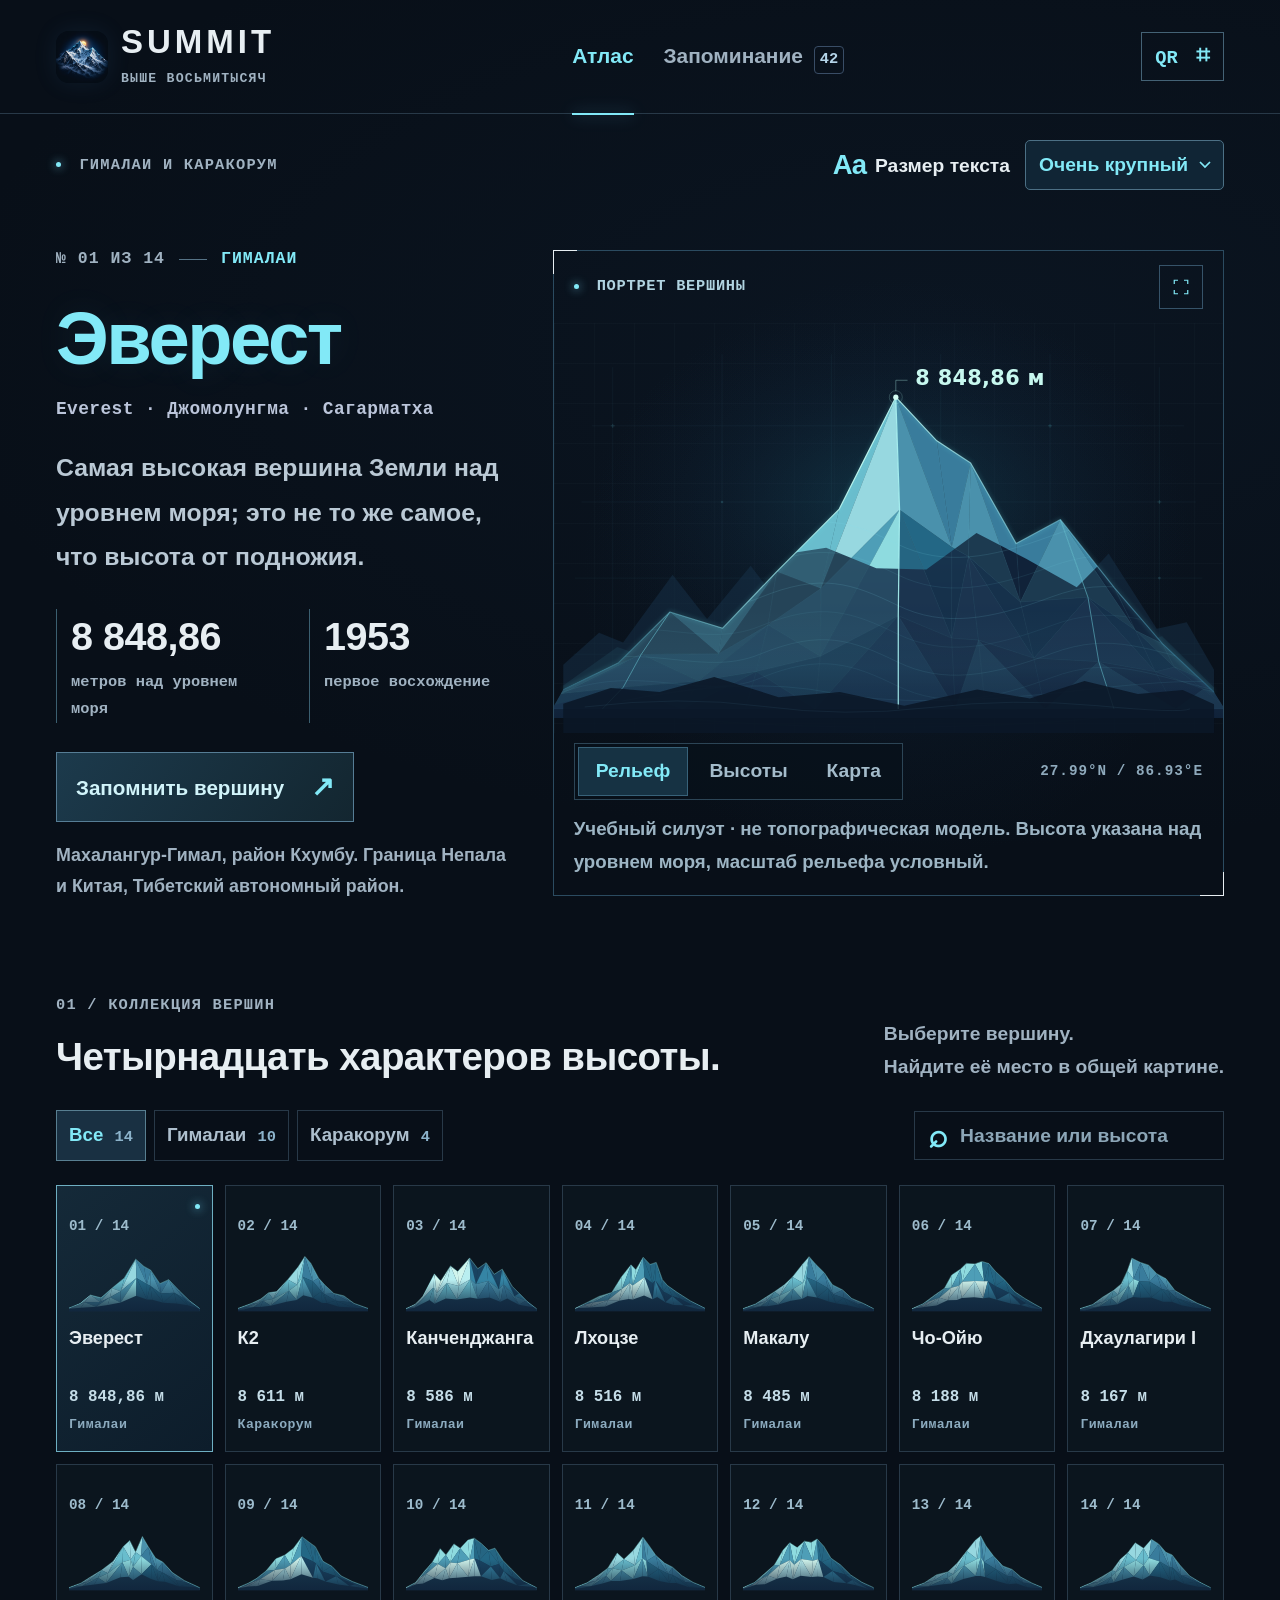
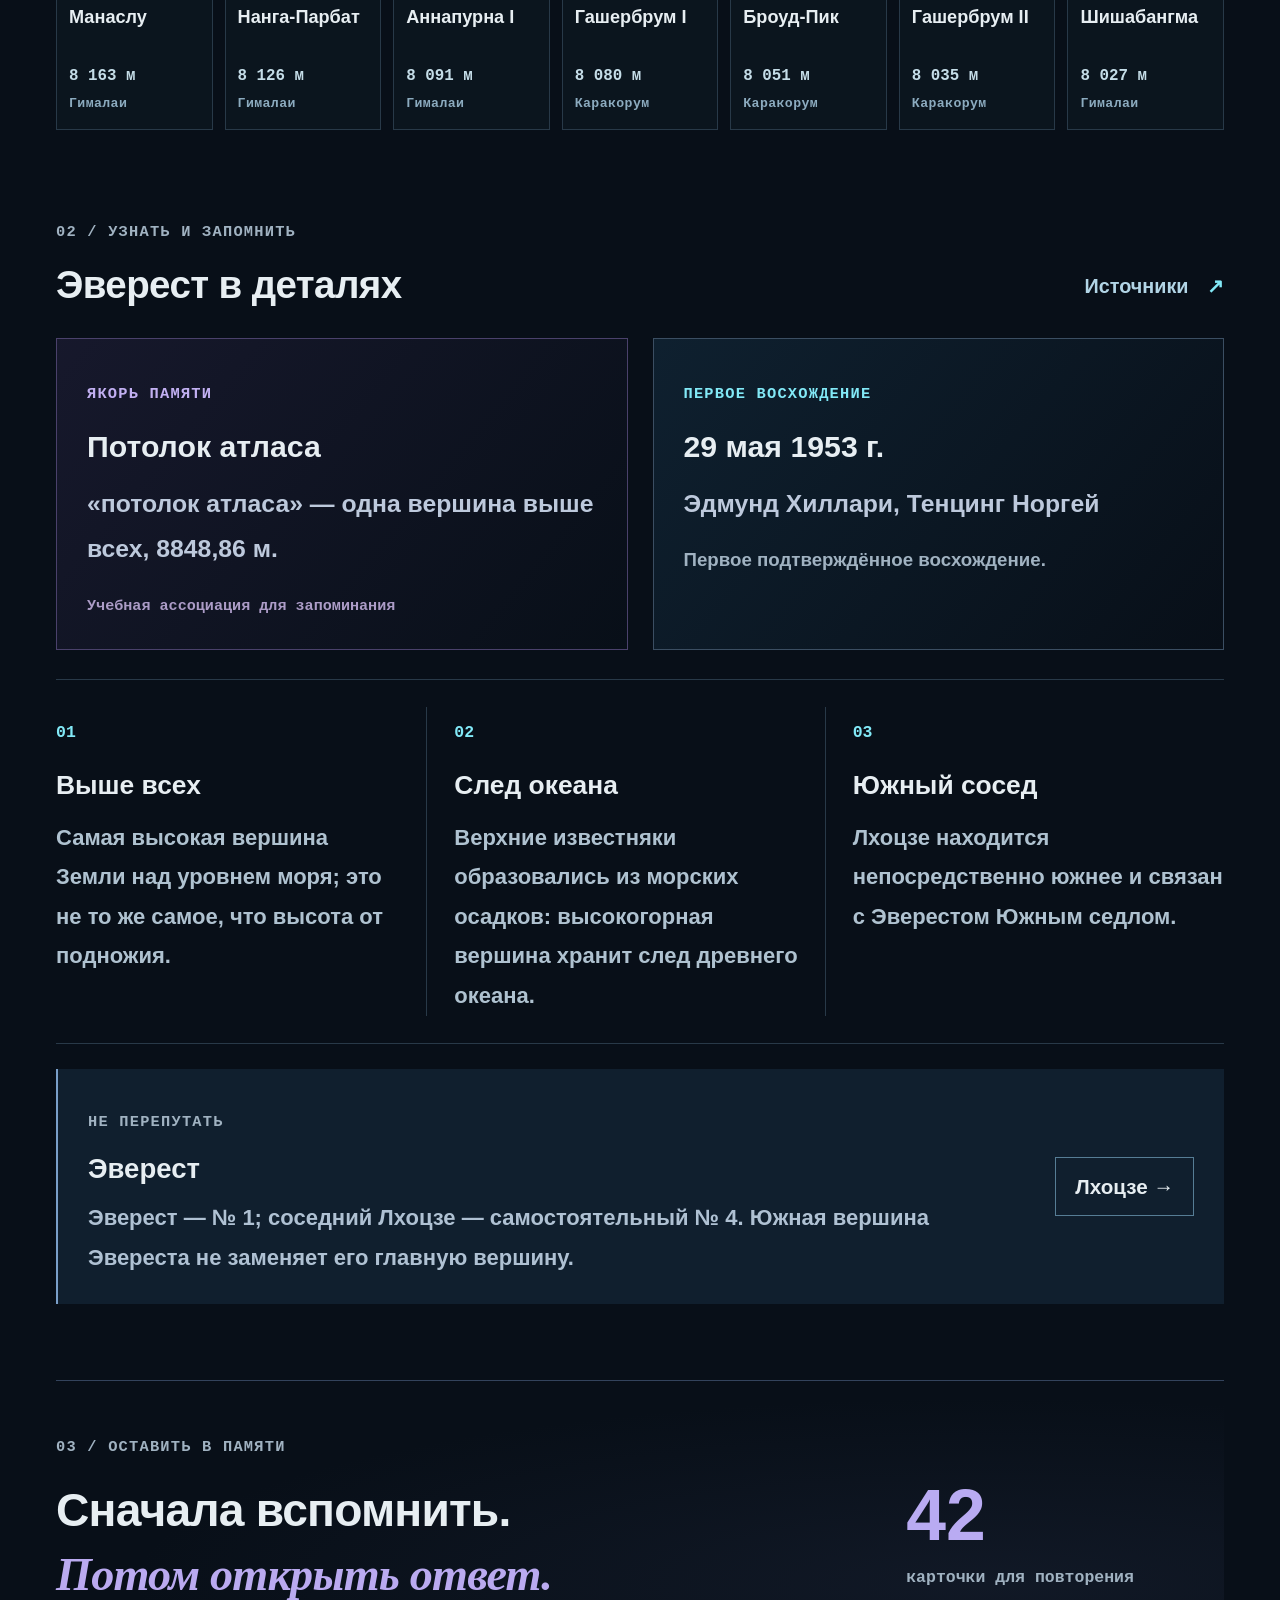
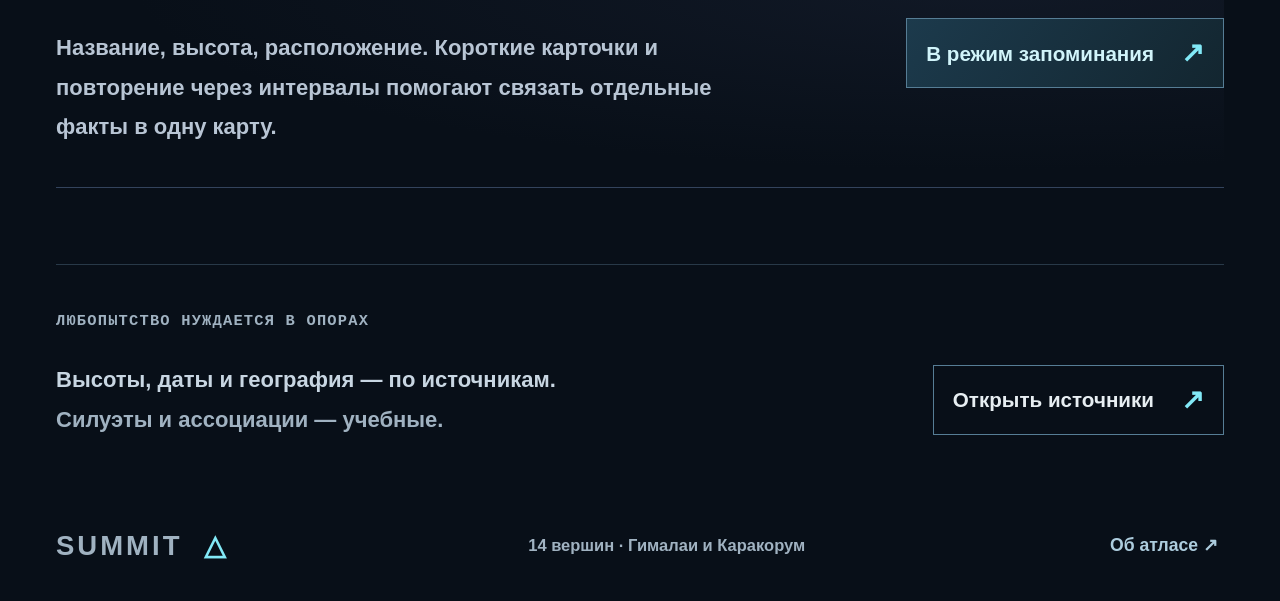
==== commit 817050bd: "Add safe automatic updates and larger, heavier reading sizes" ====
--- a/docs/index.html
+++ b/docs/index.html
@@ -1,6 +1,7 @@
 <!doctype html>
 <html lang="ru" data-text-size="large">
 <head>
+  <meta name="atlas-app" content="summit"><meta name="atlas-version" content="r-dc28caf666f30854ca77"><meta name="atlas-built" content="2026-10-10T07:00:52+00:00">
   <meta charset="utf-8"><meta name="viewport" content="width=device-width,initial-scale=1">
   <meta name="theme-color" content="#080f18"><meta name="description" content="SUMMIT — интерактивный атлас 14 восьмитысячников Гималаев и Каракорума. Рельефы, карта, сравнение высот и интервальное повторение.">
   <meta name="application-name" content="SUMMIT"><meta name="apple-mobile-web-app-title" content="SUMMIT"><meta name="apple-mobile-web-app-capable" content="yes"><meta name="mobile-web-app-capable" content="yes">
@@ -8,7 +9,7 @@
   <title>SUMMIT — Восьмитысячники</title>
   <script>try{const v=localStorage.getItem('summit-text-size');if(['normal','large','xlarge'].includes(v))document.documentElement.dataset.textSize=v;}catch{}</script>
   <style>:root{color-scheme:dark;--bg:#080f18;--panel:#101c29;--border:#283948;--text:#e7eef2;--muted:#a0b2c1;--cyan:#82e9f7;--violet:#b6a1ff;--amber:#e9bd86;--sans:-apple-system,BlinkMacSystemFont,"Segoe UI",Arial,sans-serif;--mono:Menlo,Consolas,"Liberation Mono",monospace;--serif:Georgia,"Times New Roman",serif}
-*{box-sizing:border-box}html{font-size:16px;scroll-behavior:smooth;scroll-padding-top:30px;-webkit-text-size-adjust:100%;text-size-adjust:100%}html[data-text-size=large]{font-size:18px}html[data-text-size=xlarge]{font-size:20px}body{margin:0;background:var(--bg);color:var(--text);font-family:var(--sans);font-size:1.125rem;font-weight:500;line-height:1.75;-webkit-font-smoothing:antialiased;background-image:radial-gradient(ellipse 80% 500px at 75% 350px,#17304b30,transparent)}button,input,select{font:inherit}button{color:inherit;background:none;border:0;cursor:pointer}a{color:inherit;text-decoration:none}button,a,select,input{-webkit-tap-highlight-color:transparent}button:focus-visible,a:focus-visible,select:focus-visible,input:focus-visible,[tabindex]:focus-visible{outline:2px solid var(--cyan);outline-offset:4px}button:disabled{cursor:default;opacity:.45}button[hidden],[hidden]{display:none!important}svg{display:block}::selection{background:#3b6a96;color:white}.skip-link{position:fixed;left:20px;top:-90px;background:var(--cyan);color:#0b1824;padding:12px 20px;z-index:100}.skip-link:focus{top:15px}.site-header{max-width:1560px;margin:auto;padding:24px 56px;display:flex;align-items:center;gap:35px;border-bottom:1px solid var(--border)}.brand{display:flex;align-items:center;gap:13px;flex-shrink:0}.app-icon{width:52px;height:52px;border-radius:13px;box-shadow:0 0 24px #458cca1c}.brand>span{font-size:1.5rem;font-weight:700;letter-spacing:4px;line-height:1.1}.brand small{display:block;font:600 .6rem/1.6 var(--mono);letter-spacing:1.2px;color:var(--muted);margin-top:8px}.main-nav{display:flex;align-items:center;justify-content:center;gap:30px;margin:auto;font-size:.95rem;font-weight:650}.main-nav button{position:relative;white-space:nowrap;padding:12px 0;color:var(--muted)}.main-nav .active{color:var(--cyan)}.main-nav .active:after{content:"";position:absolute;bottom:-28px;left:0;right:0;height:2px;background:var(--cyan);box-shadow:0 0 16px #7bddfe70}.nav-count{display:inline-grid;place-items:center;min-width:25px;padding:1px 5px;border:1px solid #394d66;color:#b5d5e9;border-radius:4px;margin-left:5px;font:600 .7rem/1.5 var(--mono)}.header-qr{font:650 .85rem var(--mono);padding:10px 13px;border:1px solid #446275;color:var(--cyan);white-space:nowrap}.header-qr span{font-size:1.1rem;padding-left:7px}main{max-width:1440px;margin:auto;padding:0 56px}.utility-bar{display:flex;align-items:center;justify-content:space-between;gap:25px;padding:26px 0 35px}.eyebrow{font:650 .7rem/1.75 var(--mono);letter-spacing:1.2px;color:var(--muted)}.eyebrow i,.viewer-top i{display:inline-block;width:5px;height:5px;vertical-align:middle;margin-right:8px;border-radius:50%;background:var(--cyan);box-shadow:0 0 10px #7fdbff}.reading-controls{display:flex;align-items:center;gap:15px}.reading-controls label{display:flex;align-items:center;gap:9px;font-size:.875rem;font-weight:650;white-space:nowrap}.reading-controls b{font-size:1.25rem;letter-spacing:-1px;color:var(--cyan)}select{font:600 .875rem/1.45 var(--sans);color:var(--cyan);background-color:#102535;border:1px solid #4c7085;border-radius:5px;min-height:46px;padding:10px 34px 10px 13px;max-width:100%;appearance:none;-webkit-appearance:none;background-image:url("data:image/svg+xml,%3Csvg xmlns='http://www.w3.org/2000/svg' width='12' height='8' viewBox='0 0 12 8'%3E%3Cpath d='m1 1 5 5 5-5' fill='none' stroke='%2382e9f7' stroke-width='1.7'/%3E%3C/svg%3E");background-repeat:no-repeat;background-position:right 12px center;background-size:12px 8px}.hero{display:grid;grid-template-columns:minmax(310px,.9fr) minmax(0,1.3fr);gap:32px;align-items:center;min-height:540px}.hero-copy{padding:20px 0}.peak-meta{font:600 .75rem/1.65 var(--mono);color:var(--cyan);letter-spacing:1px;display:flex;gap:14px;align-items:center;flex-wrap:wrap}.peak-meta>span:first-child{color:var(--muted)}.peak-meta i{width:28px;height:1px;background:#567386}h1{font-size:clamp(3rem,5.8vw,4.75rem);line-height:1.15;font-weight:650;letter-spacing:-2.5px;margin:23px 0 13px;color:var(--cyan);text-shadow:0 0 35px #78dfff16}h1.long-title{font-size:clamp(2.25rem,4.2vw,3.6rem);letter-spacing:-1.4px}.peak-english{font:550 .8125rem/1.75 var(--mono);color:#bbc5da;letter-spacing:.4px;margin:0 0 21px}.hero-summary{font-size:1.125rem;line-height:1.8;color:#bac9d5;max-width:510px;margin:0}.hero-stats{display:flex;flex-wrap:wrap;gap:28px;margin:29px 0}.hero-stats>div{border-left:1px solid #3b5f70;padding-left:14px;min-width:0}.hero-stats strong{display:block;font-size:1.8rem;line-height:1.4;letter-spacing:-.5px;font-weight:650;white-space:nowrap}.hero-stats span{display:block;font:550 .7rem/1.75 var(--mono);color:var(--muted);margin-top:5px;max-width:210px}.primary-button,.secondary-button{display:inline-flex;align-items:center;justify-content:space-between;gap:27px;min-height:50px;padding:12px 19px;border:1px solid #567d95;font-size:.9375rem;font-weight:650;line-height:1.6;text-align:left}.primary-button{background:linear-gradient(125deg,#1c3a4c,#132630);color:#d1f4fa}.primary-button>span,.secondary-button>span{font-size:1.25rem;color:var(--cyan)}.primary-button:hover,.secondary-button:hover{border-color:var(--cyan);background-color:#18364b;box-shadow:0 0 24px #6acafa12}.hero-location{font-size:.8125rem;color:var(--muted);line-height:1.7;max-width:490px;margin:18px 0 0}.viewer{border:1px solid #2b4b60;background:radial-gradient(ellipse at 50% 50%,#14375633,transparent 65%);position:relative;isolation:isolate;min-width:0}.viewer:before,.viewer:after{content:"";position:absolute;width:23px;height:23px;border-color:var(--cyan);pointer-events:none}.viewer:before{top:-1px;left:-1px;border-top:1px solid;border-left:1px solid}.viewer:after{right:-1px;bottom:-1px;border-right:1px solid;border-bottom:1px solid}.viewer-top{display:flex;align-items:center;justify-content:space-between;gap:15px;padding:14px 20px;font:650 .7rem/1.65 var(--mono);letter-spacing:.7px;color:#b0d3e0}.icon-button{display:grid;place-items:center;flex-shrink:0;width:42px;height:42px;border:1px solid #365369;color:var(--cyan);line-height:1}.icon-button svg{width:18px;stroke:currentColor;stroke-width:1.6;fill:none}.icon-button:hover{background:#1a3247}.viewer-content{height:410px;min-height:0;overflow:hidden;position:relative;background-image:linear-gradient(#8ac0e406 1px,transparent 1px),linear-gradient(90deg,#8ac0e406 1px,transparent 1px);background-size:40px 40px}.viewer-content>svg{width:100%;height:100%}.viewer-bottom{display:flex;align-items:center;justify-content:space-between;gap:18px;padding:10px 20px 13px;flex-wrap:wrap}.view-tabs{display:flex;background:#08111bbb;border:1px solid #2c4556;padding:3px;gap:3px}.view-tabs button{font-size:.875rem;font-weight:650;line-height:1.5;color:#a4bccb;padding:9px 17px;border:1px solid transparent;min-height:42px;white-space:nowrap}.view-tabs .active{background:#163243;border-color:#386279;color:var(--cyan)}.viewer-code{font:600 .65rem/1.65 var(--mono);letter-spacing:1px;color:#8faabc}.viewer-note{font-size:.6875rem;line-height:1.75;font-weight:550;color:#9db5c4;margin:0;padding:0 20px 17px}.viewer.expanded{position:fixed;inset:18px;z-index:50;background:var(--bg);box-shadow:0 0 0 35px #030711e8;display:flex;flex-direction:column}.expanded .viewer-content{flex:1;height:auto}.expanded .viewer-bottom,.expanded .viewer-note{width:100%;max-width:900px;align-self:center}.section-heading{display:flex;align-items:flex-end;justify-content:space-between;gap:25px;margin-bottom:27px}.section-heading h2{font-size:1.75rem;font-weight:650;line-height:1.35;letter-spacing:-.6px;margin:9px 0 0}.section-heading>p{font-size:.875rem;line-height:1.7;color:var(--muted);margin:0}.collection{padding-top:58px}.collection-toolbar{display:flex;justify-content:space-between;gap:25px;align-items:center;margin-bottom:24px}.range-filters{display:flex;gap:8px;flex-wrap:wrap}.range-filters button{font-size:.85rem;font-weight:600;white-space:nowrap;padding:8px 12px;border:1px solid var(--border);min-height:42px;color:#adbfcd}.range-filters span{font:600 .7rem var(--mono);color:#8cb3cb;margin-left:6px}.range-filters .active{border-color:#587f91;background:#193042;color:var(--cyan)}.search{display:flex;align-items:center;border:1px solid var(--border);padding:6px 13px;gap:10px;max-width:310px;width:100%}.search span{font-size:1.5rem;line-height:1;color:var(--cyan)}.search input{font-size:.875rem;width:100%;min-width:0;border:0;background:none;color:var(--text);outline:none;min-height:33px}.search:focus-within{border-color:var(--cyan)}.search input::placeholder{color:#8ca6b7}.peak-grid{display:grid;grid-template-columns:repeat(7,minmax(0,1fr));gap:12px}.peak-card{border:1px solid var(--border);background:#0e1a248c;padding:14px 12px;text-align:left;position:relative;min-width:0;transition:background .15s,border-color .15s}.peak-card:hover{background:#172c3b;border-color:#49758f}.peak-card.selected{border-color:#6eafc2;background:linear-gradient(140deg,#1d3b4e99,#0d1d2b)}.peak-card.selected:after{content:"";position:absolute;right:12px;top:18px;width:5px;height:5px;border-radius:50%;background:var(--cyan);box-shadow:0 0 10px #73dffe}.peak-card-number{font:600 .65rem var(--mono);color:#9dbbcc}.peak-card-visual{height:68px;margin:3px 0 11px}.peak-card-visual svg{width:100%;height:100%}.peak-card-name{font-size:.825rem;font-weight:650;line-height:1.45;display:block;min-height:2.9em}.peak-card-alt{font:600 .72rem/1.6 var(--mono);display:block;color:#c5dde8;margin-top:7px}.peak-card-range{font:550 .6rem/1.7 var(--mono);color:#8cabbf;display:block;margin-top:4px;letter-spacing:.4px}.empty-search{padding:35px 20px;border:1px solid var(--border);text-align:center;font-size:1rem;color:var(--muted)}.empty-search button{color:var(--cyan);text-decoration:underline;margin-left:10px}.peak-details{padding-top:76px}.text-button{font-size:.9rem;font-weight:650;line-height:1.6;color:#b2d5e6;padding:8px 0}.text-button>span{margin-left:13px;color:var(--cyan)}.insight-grid{display:grid;grid-template-columns:1fr 1fr;gap:25px}.memory-anchor,.first-ascent{padding:29px 30px;border:1px solid #4a416b;background:linear-gradient(130deg,#29244570,transparent)}.memory-anchor .eyebrow{color:#c2b0f2}.first-ascent{border-color:#3b4e62;background:linear-gradient(130deg,#16344a77,transparent)}.first-ascent .eyebrow{color:var(--cyan)}.insight-grid h3{font-size:1.375rem;font-weight:650;line-height:1.5;margin:13px 0}.insight-grid p{font-size:1.125rem;line-height:1.8;color:#bdc9dc;margin:0}.memory-anchor small{font:500 .6875rem/1.8 var(--mono);color:#ac9cc7;display:block;margin-top:21px}.first-ascent .ascent-note{font-size:.85rem;margin-top:16px;color:var(--muted)}.facts-grid{display:grid;grid-template-columns:repeat(3,1fr);gap:27px;border-top:1px solid var(--border);border-bottom:1px solid var(--border);margin-top:29px;padding:27px 0}.fact-item{border-right:1px solid var(--border);padding-right:26px}.fact-item:last-child{border-right:0;padding-right:0}.fact-item>span{font:600 .75rem var(--mono);color:var(--cyan)}.fact-item h3{font-size:1.2rem;font-weight:650;line-height:1.5;margin:16px 0 12px}.fact-item p{font-size:1rem;line-height:1.8;color:#afc2d0;margin:0}.pair-panel{display:flex;align-items:center;justify-content:space-between;gap:28px;padding:27px 30px;background:#101f2e;border-left:2px solid #7a9fc9;margin-top:25px}.pair-panel>div{flex:1;min-width:0}.pair-panel h3{font-size:1.25rem;line-height:1.5;margin:9px 0;font-weight:650}.pair-panel p{font-size:1rem;line-height:1.8;color:#afc1d3;margin:0}.pair-panel button{max-width:280px;flex-shrink:0}.learn-invite{display:flex;justify-content:space-between;align-items:center;gap:60px;border-top:1px solid #33435c;border-bottom:1px solid #33435c;padding:40px 0;margin:76px 0;background:radial-gradient(ellipse at 80% 50%,#2730494a,transparent 65%)}.learn-invite>div:first-child{max-width:690px}.learn-invite h2{font-size:2.1rem;font-weight:600;line-height:1.4;letter-spacing:-.8px;margin:13px 0 20px}.learn-invite em{font-family:var(--serif);color:#baaaf0;font-weight:500}.learn-invite p{font-size:1rem;line-height:1.8;color:#b8c5d4;margin:0}.invite-action{display:flex;align-items:flex-start;flex-direction:column;min-width:300px}.invite-count{font-size:3.25rem;font-weight:600;line-height:1;color:#b9abf2}.invite-label{font:500 .75rem/1.8 var(--mono);color:var(--muted);margin:12px 0 25px}.source-strip{border-top:1px solid var(--border);padding:30px 0;margin:60px 0 30px}.source-strip>div{display:flex;justify-content:space-between;align-items:center;gap:30px}.source-strip p{font-size:1rem;line-height:1.8;color:#c8d6e2}.source-strip p span{color:var(--muted)}.source-strip button{flex-shrink:0}footer{max-width:1440px;margin:auto;padding:0 56px 30px;display:flex;align-items:center;justify-content:space-between;gap:25px;font-size:.75rem;color:var(--muted);line-height:1.8}.footer-brand{font-size:1.25rem;font-weight:650;letter-spacing:3px;display:flex;align-items:center;gap:22px}.footer-brand span{color:var(--cyan)}footer button{font-size:.8rem;color:#adcdde}.learn-heading{padding:20px 0 30px}.learn-heading h1{color:#e6eef9;font-size:clamp(2.8rem,5.3vw,4rem);margin:14px 0 20px}.learn-heading h1 em{font-family:var(--serif);color:#b9a9ee;font-weight:500}.learn-heading>p{font-size:1.125rem;color:#b8c6d6;line-height:1.8;max-width:790px;margin:0}.study-stats{display:grid;grid-template-columns:repeat(3,1fr);border-top:1px solid var(--border);border-bottom:1px solid var(--border);padding:27px 0;gap:27px}.study-stats>div{border-left:1px solid #3a536b;padding-left:21px}.study-stats strong{display:block;font-size:2.1rem;font-weight:600;line-height:1.3}.study-stats span{font-size:.85rem;color:var(--muted);display:block;margin-top:7px}.study-stats>div:first-child strong{color:var(--cyan)}.review-setup{background:#111e2c;border:1px solid #2f4358;padding:29px 31px;margin-top:30px}.setup-fields{display:grid;grid-template-columns:1fr 1fr;gap:27px}.setup-fields label{font-size:.875rem;font-weight:600;color:#afc1d0}.setup-fields select{display:block;width:100%;margin-top:10px;color:#d7eaf7}.start-review{display:flex;align-items:center;justify-content:space-between;gap:25px;border-top:1px solid #2d4054;margin-top:27px;padding-top:25px}.start-review h2{font-size:1.375rem;font-weight:650;line-height:1.5;margin:0 0 8px}.start-review p{font-size:.95rem;color:#acbfd0;line-height:1.7;margin:0;max-width:660px}.start-review .primary-button{flex-shrink:0}.review-setup>.text-button{margin-top:18px}.study-method{display:grid;grid-template-columns:repeat(3,1fr);gap:32px;padding-top:40px}.study-method>div>span{font:600 .8rem var(--mono);color:var(--violet)}.study-method h3{font-size:1.25rem;line-height:1.5;margin:13px 0 9px;font-weight:650}.study-method p{font-size:1rem;color:#afc0d0;line-height:1.8;margin:0}.review-session{max-width:890px;margin:0 auto}.session-top{display:flex;align-items:center;justify-content:space-between;gap:20px;margin-bottom:17px}.session-top>span{font:600 .8rem/1.7 var(--mono);color:#b3c9dc}.session-progress{height:3px;background:#243246;margin-bottom:23px}.session-progress>span{display:block;height:100%;background:linear-gradient(90deg,var(--cyan),var(--violet));transition:width .2s}.flashcard{min-height:450px;text-align:center;padding:38px 45px;border:1px solid #476479;background:radial-gradient(ellipse at 50% 0,#21344d77,transparent 75%),#101b2a;box-shadow:0 0 40px #060d191a;display:flex;flex-direction:column;justify-content:center}.flashcard>.eyebrow{color:#acc5dc}.card-motif{color:#7cdcef;font:3.2rem/1 var(--serif);margin:22px 0 12px;text-shadow:0 0 25px #82dbff44}.flashcard h2{font-size:1.7rem;font-weight:650;line-height:1.5;letter-spacing:-.5px;margin:15px auto;max-width:720px}.flashcard #card-hint{font-size:1rem;line-height:1.8;max-width:620px;color:#a9bfce;margin:17px auto 27px}.flashcard .primary-button{margin:0 auto;gap:40px}.flashcard #card-answer{font-size:2.1rem;color:var(--cyan);line-height:1.4}.answer-detail{font-size:1.125rem;color:#c3d4e2;line-height:1.8}.answer-anchor{border-top:1px solid #3c3859;text-align:left;padding-top:19px;margin:22px 0 12px}.answer-anchor>span{font:650 .75rem var(--mono);color:var(--violet);letter-spacing:1px}.answer-anchor p{font-size:1rem;line-height:1.8;color:#c6beda;margin:8px 0 0}.rating-buttons{display:grid;grid-template-columns:repeat(3,1fr);gap:13px;margin-top:20px}.rating-buttons button{padding:18px 12px;border:1px solid #46506a;background:#111f30;min-width:0}.rating-buttons button:first-child{border-color:#77613e;background:#2b241d}.rating-buttons button:last-child{border-color:#546194;background:#1c263f}.rating-buttons button:hover{border-color:var(--cyan)}.rating-buttons strong{display:block;font-size:1.0625rem;line-height:1.5;font-weight:650}.rating-buttons span{display:block;font-size:.8rem;line-height:1.6;color:#a8becf;margin-top:5px}.rating-buttons button:first-child span{color:#d2b791}.study-footnote{font-size:.8rem;line-height:1.8;color:#94afc2;margin:21px 0 0}.review-complete{text-align:center;border:1px solid #34596b;padding:45px 35px;background:#101e2c;max-width:840px;margin:auto}.finish-symbol{color:var(--cyan);font-size:3rem}.review-complete h2{font-size:2rem;font-weight:650;line-height:1.4}.review-complete p{font-size:1.125rem;line-height:1.8;color:#b4c8d7}.review-complete button{margin:18px auto 0}.height-chart{height:100%;overflow-y:auto;padding:8px 20px 15px;scrollbar-width:thin;scrollbar-color:#467590 #0b1724}.chart-intro{font-size:.75rem;color:var(--muted);line-height:1.7;margin:0 0 13px}.height-row{display:grid;grid-template-columns:minmax(105px,1.4fr) minmax(20px,1fr) auto;align-items:center;gap:13px;border-bottom:1px solid #243c4d;min-height:44px;width:100%;padding:9px 0;text-align:left}.height-row .chart-name{font-size:.8rem;font-weight:600;line-height:1.5}.height-row .chart-value{font:600 .7rem var(--mono);color:#afcede;white-space:nowrap}.bar-track{height:5px;background:#233346;display:block}.bar-track i{display:block;min-width:3px;height:100%;background:#617695}.height-row.active{color:var(--cyan)}.height-row.active .bar-track i{background:var(--cyan);box-shadow:0 0 13px #84dcff33}.map-dot{cursor:pointer}.map-dot .map-hit{fill:transparent}.map-dot .map-badge{fill:#102438;stroke:#72bad7;stroke-width:1.4}.map-dot text{font:700 23px var(--sans);text-anchor:middle;dominant-baseline:middle;fill:#d7f2ff;pointer-events:none}.map-dot.active .map-badge{fill:#4c3b27;stroke:var(--amber);stroke-width:2}.map-dot:focus-visible .map-badge{stroke:white;stroke-width:3}.map-caption{font:600 20px var(--mono);fill:#8eafc9;letter-spacing:1px}.map-degree{font:500 17px var(--mono);fill:#64849b}dialog{background:#101e2c;color:var(--text);border:1px solid #466579;padding:30px 34px;max-width:860px;width:calc(100% - 30px);max-height:88dvh;box-shadow:0 0 90px #0008}dialog::backdrop{background:#030a13e8;backdrop-filter:blur(8px)}.dialog-top{display:flex;align-items:center;justify-content:space-between;gap:15px}dialog h2{font-size:1.8rem;font-weight:650;line-height:1.4;margin:22px 0}dialog>p{font-size:1rem;line-height:1.8;color:#bbccda}.source-group{border-top:1px solid var(--border);padding-top:18px;margin-top:25px}.source-group h3{font-size:1.3rem;font-weight:650;margin:5px 0 15px}.source-link{display:block;border-left:1px solid #52748f;padding-left:16px;margin:18px 0}.source-link strong{display:block;font-size:.9375rem;line-height:1.75;color:var(--cyan);font-weight:650}.source-link span{display:block;font-size:.875rem;color:#a3bbcd;line-height:1.75;margin-top:5px}.source-link:hover strong{text-decoration:underline}.source-policy{font-size:.8rem;line-height:1.85;border-top:1px solid var(--border);padding-top:20px;margin-top:28px}.height-note{font-size:.85rem;color:#b6c8d8;line-height:1.8}.qr-art{background:white;max-width:270px;margin:23px auto}.qr-art svg{width:100%;height:auto}#qr-dialog{max-width:490px;text-align:center}#qr-dialog .dialog-top{text-align:left}#qr-dialog>p{font-size:1rem}.qr-url{display:block;font:600 .8rem/1.8 var(--mono);color:var(--cyan);overflow-wrap:anywhere;margin:21px 0}#qr-dialog>.secondary-button{margin:0 auto}.toast{position:fixed;left:50%;bottom:24px;transform:translate(-50%,20px);padding:12px 23px;border:1px solid #567993;background:#132c3d;color:#dbf2ff;opacity:0;pointer-events:none;transition:.2s;z-index:100;font-size:.9rem;text-align:center;max-width:calc(100% - 32px)}.toast.show{opacity:1;transform:translate(-50%,0)}
+*{box-sizing:border-box}html{font-size:16px;scroll-behavior:smooth;scroll-padding-top:30px;-webkit-text-size-adjust:100%;text-size-adjust:100%}html[data-text-size=large]{font-size:18px}html[data-text-size=xlarge]{font-size:20px}body{margin:0;background:var(--bg);color:var(--text);font-family:var(--sans);font-size:1.125rem;font-weight:600;line-height:1.75;-webkit-font-smoothing:antialiased;background-image:radial-gradient(ellipse 80% 500px at 75% 350px,#17304b30,transparent)}button,input,select{font:inherit}button{color:inherit;background:none;border:0;cursor:pointer}a{color:inherit;text-decoration:none}button,a,select,input{-webkit-tap-highlight-color:transparent}button:focus-visible,a:focus-visible,select:focus-visible,input:focus-visible,[tabindex]:focus-visible{outline:2px solid var(--cyan);outline-offset:4px}button:disabled{cursor:default;opacity:.45}button[hidden],[hidden]{display:none!important}svg{display:block}::selection{background:#3b6a96;color:white}.skip-link{position:fixed;left:20px;top:-90px;background:var(--cyan);color:#0b1824;padding:12px 20px;z-index:100}.skip-link:focus{top:15px}.site-header{max-width:1560px;margin:auto;padding:24px 56px;display:flex;align-items:center;gap:35px;border-bottom:1px solid var(--border)}.brand{display:flex;align-items:center;gap:13px;flex-shrink:0}.app-icon{width:52px;height:52px;border-radius:13px;box-shadow:0 0 24px #458cca1c}.brand>span{font-size:1.5rem;font-weight:750;letter-spacing:4px;line-height:1.1}.brand small{display:block;font:700 .6rem/1.6 var(--mono);letter-spacing:1.2px;color:var(--muted);margin-top:8px}.main-nav{display:flex;align-items:center;justify-content:center;gap:30px;margin:auto;font-size:.95rem;font-weight:750}.main-nav button{position:relative;white-space:nowrap;padding:12px 0;color:var(--muted)}.main-nav .active{color:var(--cyan)}.main-nav .active:after{content:"";position:absolute;bottom:-28px;left:0;right:0;height:2px;background:var(--cyan);box-shadow:0 0 16px #7bddfe70}.nav-count{display:inline-grid;place-items:center;min-width:25px;padding:1px 5px;border:1px solid #394d66;color:#b5d5e9;border-radius:4px;margin-left:5px;font:700 .7rem/1.5 var(--mono)}.header-qr{font:750 .85rem var(--mono);padding:10px 13px;border:1px solid #446275;color:var(--cyan);white-space:nowrap}.header-qr span{font-size:1.1rem;padding-left:7px}main{max-width:1440px;margin:auto;padding:0 56px}.utility-bar{display:flex;align-items:center;justify-content:space-between;gap:25px;padding:26px 0 35px}.eyebrow{font:750 .7rem/1.75 var(--mono);letter-spacing:1.2px;color:var(--muted)}.eyebrow i,.viewer-top i{display:inline-block;width:5px;height:5px;vertical-align:middle;margin-right:8px;border-radius:50%;background:var(--cyan);box-shadow:0 0 10px #7fdbff}.reading-controls{display:flex;align-items:center;gap:15px}.reading-controls label{display:flex;align-items:center;gap:9px;font-size:.875rem;font-weight:750;white-space:nowrap}.reading-controls b{font-size:1.25rem;letter-spacing:-1px;color:var(--cyan)}select{font:700 .875rem/1.45 var(--sans);color:var(--cyan);background-color:#102535;border:1px solid #4c7085;border-radius:5px;min-height:46px;padding:10px 34px 10px 13px;max-width:100%;appearance:none;-webkit-appearance:none;background-image:url("data:image/svg+xml,%3Csvg xmlns='http://www.w3.org/2000/svg' width='12' height='8' viewBox='0 0 12 8'%3E%3Cpath d='m1 1 5 5 5-5' fill='none' stroke='%2382e9f7' stroke-width='1.7'/%3E%3C/svg%3E");background-repeat:no-repeat;background-position:right 12px center;background-size:12px 8px}.hero{display:grid;grid-template-columns:minmax(310px,.9fr) minmax(0,1.3fr);gap:32px;align-items:center;min-height:540px}.hero-copy{padding:20px 0}.peak-meta{font:700 .75rem/1.65 var(--mono);color:var(--cyan);letter-spacing:1px;display:flex;gap:14px;align-items:center;flex-wrap:wrap}.peak-meta>span:first-child{color:var(--muted)}.peak-meta i{width:28px;height:1px;background:#567386}h1{font-size:clamp(3rem,5.8vw,4.75rem);line-height:1.15;font-weight:750;letter-spacing:-2.5px;margin:23px 0 13px;color:var(--cyan);text-shadow:0 0 35px #78dfff16}h1.long-title{font-size:clamp(2.25rem,4.2vw,3.6rem);letter-spacing:-1.4px}.peak-english{font:650 .8125rem/1.75 var(--mono);color:#bbc5da;letter-spacing:.4px;margin:0 0 21px}.hero-summary{font-size:1.125rem;line-height:1.8;color:#bac9d5;max-width:510px;margin:0}.hero-stats{display:flex;flex-wrap:wrap;gap:28px;margin:29px 0}.hero-stats>div{border-left:1px solid #3b5f70;padding-left:14px;min-width:0}.hero-stats strong{display:block;font-size:1.8rem;line-height:1.4;letter-spacing:-.5px;font-weight:750;white-space:nowrap}.hero-stats span{display:block;font:650 .7rem/1.75 var(--mono);color:var(--muted);margin-top:5px;max-width:210px}.primary-button,.secondary-button{display:inline-flex;align-items:center;justify-content:space-between;gap:27px;min-height:50px;padding:12px 19px;border:1px solid #567d95;font-size:.9375rem;font-weight:750;line-height:1.6;text-align:left}.primary-button{background:linear-gradient(125deg,#1c3a4c,#132630);color:#d1f4fa}.primary-button>span,.secondary-button>span{font-size:1.25rem;color:var(--cyan)}.primary-button:hover,.secondary-button:hover{border-color:var(--cyan);background-color:#18364b;box-shadow:0 0 24px #6acafa12}.hero-location{font-size:.8125rem;color:var(--muted);line-height:1.7;max-width:490px;margin:18px 0 0}.viewer{border:1px solid #2b4b60;background:radial-gradient(ellipse at 50% 50%,#14375633,transparent 65%);position:relative;isolation:isolate;min-width:0}.viewer:before,.viewer:after{content:"";position:absolute;width:23px;height:23px;border-color:var(--cyan);pointer-events:none}.viewer:before{top:-1px;left:-1px;border-top:1px solid;border-left:1px solid}.viewer:after{right:-1px;bottom:-1px;border-right:1px solid;border-bottom:1px solid}.viewer-top{display:flex;align-items:center;justify-content:space-between;gap:15px;padding:14px 20px;font:750 .7rem/1.65 var(--mono);letter-spacing:.7px;color:#b0d3e0}.icon-button{display:grid;place-items:center;flex-shrink:0;width:42px;height:42px;border:1px solid #365369;color:var(--cyan);line-height:1}.icon-button svg{width:18px;stroke:currentColor;stroke-width:1.6;fill:none}.icon-button:hover{background:#1a3247}.viewer-content{height:410px;min-height:0;overflow:hidden;position:relative;background-image:linear-gradient(#8ac0e406 1px,transparent 1px),linear-gradient(90deg,#8ac0e406 1px,transparent 1px);background-size:40px 40px}.viewer-content>svg{width:100%;height:100%}.viewer-bottom{display:flex;align-items:center;justify-content:space-between;gap:18px;padding:10px 20px 13px;flex-wrap:wrap}.view-tabs{display:flex;background:#08111bbb;border:1px solid #2c4556;padding:3px;gap:3px}.view-tabs button{font-size:.875rem;font-weight:750;line-height:1.5;color:#a4bccb;padding:9px 17px;border:1px solid transparent;min-height:42px;white-space:nowrap}.view-tabs .active{background:#163243;border-color:#386279;color:var(--cyan)}.viewer-code{font:700 .65rem/1.65 var(--mono);letter-spacing:1px;color:#8faabc}.viewer-note{font-size:.6875rem;line-height:1.75;font-weight:650;color:#9db5c4;margin:0;padding:0 20px 17px}.viewer.expanded{position:fixed;inset:18px;z-index:50;background:var(--bg);box-shadow:0 0 0 35px #030711e8;display:flex;flex-direction:column}.expanded .viewer-content{flex:1;height:auto}.expanded .viewer-bottom,.expanded .viewer-note{width:100%;max-width:900px;align-self:center}.section-heading{display:flex;align-items:flex-end;justify-content:space-between;gap:25px;margin-bottom:27px}.section-heading h2{font-size:1.75rem;font-weight:750;line-height:1.35;letter-spacing:-.6px;margin:9px 0 0}.section-heading>p{font-size:.875rem;line-height:1.7;color:var(--muted);margin:0}.collection{padding-top:58px}.collection-toolbar{display:flex;justify-content:space-between;gap:25px;align-items:center;margin-bottom:24px}.range-filters{display:flex;gap:8px;flex-wrap:wrap}.range-filters button{font-size:.85rem;font-weight:700;white-space:nowrap;padding:8px 12px;border:1px solid var(--border);min-height:42px;color:#adbfcd}.range-filters span{font:700 .7rem var(--mono);color:#8cb3cb;margin-left:6px}.range-filters .active{border-color:#587f91;background:#193042;color:var(--cyan)}.search{display:flex;align-items:center;border:1px solid var(--border);padding:6px 13px;gap:10px;max-width:310px;width:100%}.search span{font-size:1.5rem;line-height:1;color:var(--cyan)}.search input{font-size:.875rem;width:100%;min-width:0;border:0;background:none;color:var(--text);outline:none;min-height:33px}.search:focus-within{border-color:var(--cyan)}.search input::placeholder{color:#8ca6b7}.peak-grid{display:grid;grid-template-columns:repeat(7,minmax(0,1fr));gap:12px}.peak-card{border:1px solid var(--border);background:#0e1a248c;padding:14px 12px;text-align:left;position:relative;min-width:0;transition:background .15s,border-color .15s}.peak-card:hover{background:#172c3b;border-color:#49758f}.peak-card.selected{border-color:#6eafc2;background:linear-gradient(140deg,#1d3b4e99,#0d1d2b)}.peak-card.selected:after{content:"";position:absolute;right:12px;top:18px;width:5px;height:5px;border-radius:50%;background:var(--cyan);box-shadow:0 0 10px #73dffe}.peak-card-number{font:700 .65rem var(--mono);color:#9dbbcc}.peak-card-visual{height:68px;margin:3px 0 11px}.peak-card-visual svg{width:100%;height:100%}.peak-card-name{font-size:.825rem;font-weight:750;line-height:1.45;display:block;min-height:2.9em}.peak-card-alt{font:700 .72rem/1.6 var(--mono);display:block;color:#c5dde8;margin-top:7px}.peak-card-range{font:650 .6rem/1.7 var(--mono);color:#8cabbf;display:block;margin-top:4px;letter-spacing:.4px}.empty-search{padding:35px 20px;border:1px solid var(--border);text-align:center;font-size:1rem;color:var(--muted)}.empty-search button{color:var(--cyan);text-decoration:underline;margin-left:10px}.peak-details{padding-top:76px}.text-button{font-size:.9rem;font-weight:750;line-height:1.6;color:#b2d5e6;padding:8px 0}.text-button>span{margin-left:13px;color:var(--cyan)}.insight-grid{display:grid;grid-template-columns:1fr 1fr;gap:25px}.memory-anchor,.first-ascent{padding:29px 30px;border:1px solid #4a416b;background:linear-gradient(130deg,#29244570,transparent)}.memory-anchor .eyebrow{color:#c2b0f2}.first-ascent{border-color:#3b4e62;background:linear-gradient(130deg,#16344a77,transparent)}.first-ascent .eyebrow{color:var(--cyan)}.insight-grid h3{font-size:1.375rem;font-weight:750;line-height:1.5;margin:13px 0}.insight-grid p{font-size:1.125rem;line-height:1.8;color:#bdc9dc;margin:0}.memory-anchor small{font:600 .6875rem/1.8 var(--mono);color:#ac9cc7;display:block;margin-top:21px}.first-ascent .ascent-note{font-size:.85rem;margin-top:16px;color:var(--muted)}.facts-grid{display:grid;grid-template-columns:repeat(3,1fr);gap:27px;border-top:1px solid var(--border);border-bottom:1px solid var(--border);margin-top:29px;padding:27px 0}.fact-item{border-right:1px solid var(--border);padding-right:26px}.fact-item:last-child{border-right:0;padding-right:0}.fact-item>span{font:700 .75rem var(--mono);color:var(--cyan)}.fact-item h3{font-size:1.2rem;font-weight:750;line-height:1.5;margin:16px 0 12px}.fact-item p{font-size:1rem;line-height:1.8;color:#afc2d0;margin:0}.pair-panel{display:flex;align-items:center;justify-content:space-between;gap:28px;padding:27px 30px;background:#101f2e;border-left:2px solid #7a9fc9;margin-top:25px}.pair-panel>div{flex:1;min-width:0}.pair-panel h3{font-size:1.25rem;line-height:1.5;margin:9px 0;font-weight:750}.pair-panel p{font-size:1rem;line-height:1.8;color:#afc1d3;margin:0}.pair-panel button{max-width:280px;flex-shrink:0}.learn-invite{display:flex;justify-content:space-between;align-items:center;gap:60px;border-top:1px solid #33435c;border-bottom:1px solid #33435c;padding:40px 0;margin:76px 0;background:radial-gradient(ellipse at 80% 50%,#2730494a,transparent 65%)}.learn-invite>div:first-child{max-width:690px}.learn-invite h2{font-size:2.1rem;font-weight:700;line-height:1.4;letter-spacing:-.8px;margin:13px 0 20px}.learn-invite em{font-family:var(--serif);color:#baaaf0;font-weight:600}.learn-invite p{font-size:1rem;line-height:1.8;color:#b8c5d4;margin:0}.invite-action{display:flex;align-items:flex-start;flex-direction:column;min-width:300px}.invite-count{font-size:3.25rem;font-weight:700;line-height:1;color:#b9abf2}.invite-label{font:600 .75rem/1.8 var(--mono);color:var(--muted);margin:12px 0 25px}.source-strip{border-top:1px solid var(--border);padding:30px 0;margin:60px 0 30px}.source-strip>div{display:flex;justify-content:space-between;align-items:center;gap:30px}.source-strip p{font-size:1rem;line-height:1.8;color:#c8d6e2}.source-strip p span{color:var(--muted)}.source-strip button{flex-shrink:0}footer{max-width:1440px;margin:auto;padding:0 56px 30px;display:flex;align-items:center;justify-content:space-between;gap:25px;font-size:.75rem;color:var(--muted);line-height:1.8}.footer-brand{font-size:1.25rem;font-weight:750;letter-spacing:3px;display:flex;align-items:center;gap:22px}.footer-brand span{color:var(--cyan)}footer button{font-size:.8rem;color:#adcdde}.learn-heading{padding:20px 0 30px}.learn-heading h1{color:#e6eef9;font-size:clamp(2.8rem,5.3vw,4rem);margin:14px 0 20px}.learn-heading h1 em{font-family:var(--serif);color:#b9a9ee;font-weight:600}.learn-heading>p{font-size:1.125rem;color:#b8c6d6;line-height:1.8;max-width:790px;margin:0}.study-stats{display:grid;grid-template-columns:repeat(3,1fr);border-top:1px solid var(--border);border-bottom:1px solid var(--border);padding:27px 0;gap:27px}.study-stats>div{border-left:1px solid #3a536b;padding-left:21px}.study-stats strong{display:block;font-size:2.1rem;font-weight:700;line-height:1.3}.study-stats span{font-size:.85rem;color:var(--muted);display:block;margin-top:7px}.study-stats>div:first-child strong{color:var(--cyan)}.review-setup{background:#111e2c;border:1px solid #2f4358;padding:29px 31px;margin-top:30px}.setup-fields{display:grid;grid-template-columns:1fr 1fr;gap:27px}.setup-fields label{font-size:.875rem;font-weight:700;color:#afc1d0}.setup-fields select{display:block;width:100%;margin-top:10px;color:#d7eaf7}.start-review{display:flex;align-items:center;justify-content:space-between;gap:25px;border-top:1px solid #2d4054;margin-top:27px;padding-top:25px}.start-review h2{font-size:1.375rem;font-weight:750;line-height:1.5;margin:0 0 8px}.start-review p{font-size:.95rem;color:#acbfd0;line-height:1.7;margin:0;max-width:660px}.start-review .primary-button{flex-shrink:0}.review-setup>.text-button{margin-top:18px}.study-method{display:grid;grid-template-columns:repeat(3,1fr);gap:32px;padding-top:40px}.study-method>div>span{font:700 .8rem var(--mono);color:var(--violet)}.study-method h3{font-size:1.25rem;line-height:1.5;margin:13px 0 9px;font-weight:750}.study-method p{font-size:1rem;color:#afc0d0;line-height:1.8;margin:0}.review-session{max-width:890px;margin:0 auto}.session-top{display:flex;align-items:center;justify-content:space-between;gap:20px;margin-bottom:17px}.session-top>span{font:700 .8rem/1.7 var(--mono);color:#b3c9dc}.session-progress{height:3px;background:#243246;margin-bottom:23px}.session-progress>span{display:block;height:100%;background:linear-gradient(90deg,var(--cyan),var(--violet));transition:width .2s}.flashcard{min-height:450px;text-align:center;padding:38px 45px;border:1px solid #476479;background:radial-gradient(ellipse at 50% 0,#21344d77,transparent 75%),#101b2a;box-shadow:0 0 40px #060d191a;display:flex;flex-direction:column;justify-content:center}.flashcard>.eyebrow{color:#acc5dc}.card-motif{color:#7cdcef;font:3.2rem/1 var(--serif);margin:22px 0 12px;text-shadow:0 0 25px #82dbff44}.flashcard h2{font-size:1.7rem;font-weight:750;line-height:1.5;letter-spacing:-.5px;margin:15px auto;max-width:720px}.flashcard #card-hint{font-size:1rem;line-height:1.8;max-width:620px;color:#a9bfce;margin:17px auto 27px}.flashcard .primary-button{margin:0 auto;gap:40px}.flashcard #card-answer{font-size:2.1rem;color:var(--cyan);line-height:1.4}.answer-detail{font-size:1.125rem;color:#c3d4e2;line-height:1.8}.answer-anchor{border-top:1px solid #3c3859;text-align:left;padding-top:19px;margin:22px 0 12px}.answer-anchor>span{font:750 .75rem var(--mono);color:var(--violet);letter-spacing:1px}.answer-anchor p{font-size:1rem;line-height:1.8;color:#c6beda;margin:8px 0 0}.rating-buttons{display:grid;grid-template-columns:repeat(3,1fr);gap:13px;margin-top:20px}.rating-buttons button{padding:18px 12px;border:1px solid #46506a;background:#111f30;min-width:0}.rating-buttons button:first-child{border-color:#77613e;background:#2b241d}.rating-buttons button:last-child{border-color:#546194;background:#1c263f}.rating-buttons button:hover{border-color:var(--cyan)}.rating-buttons strong{display:block;font-size:1.0625rem;line-height:1.5;font-weight:750}.rating-buttons span{display:block;font-size:.8rem;line-height:1.6;color:#a8becf;margin-top:5px}.rating-buttons button:first-child span{color:#d2b791}.study-footnote{font-size:.8rem;line-height:1.8;color:#94afc2;margin:21px 0 0}.review-complete{text-align:center;border:1px solid #34596b;padding:45px 35px;background:#101e2c;max-width:840px;margin:auto}.finish-symbol{color:var(--cyan);font-size:3rem}.review-complete h2{font-size:2rem;font-weight:750;line-height:1.4}.review-complete p{font-size:1.125rem;line-height:1.8;color:#b4c8d7}.review-complete button{margin:18px auto 0}.height-chart{height:100%;overflow-y:auto;padding:8px 20px 15px;scrollbar-width:thin;scrollbar-color:#467590 #0b1724}.chart-intro{font-size:.75rem;color:var(--muted);line-height:1.7;margin:0 0 13px}.height-row{display:grid;grid-template-columns:minmax(105px,1.4fr) minmax(20px,1fr) auto;align-items:center;gap:13px;border-bottom:1px solid #243c4d;min-height:44px;width:100%;padding:9px 0;text-align:left}.height-row .chart-name{font-size:.8rem;font-weight:700;line-height:1.5}.height-row .chart-value{font:700 .7rem var(--mono);color:#afcede;white-space:nowrap}.bar-track{height:5px;background:#233346;display:block}.bar-track i{display:block;min-width:3px;height:100%;background:#617695}.height-row.active{color:var(--cyan)}.height-row.active .bar-track i{background:var(--cyan);box-shadow:0 0 13px #84dcff33}.map-dot{cursor:pointer}.map-dot .map-hit{fill:transparent}.map-dot .map-badge{fill:#102438;stroke:#72bad7;stroke-width:1.4}.map-dot text{font:750 23px var(--sans);text-anchor:middle;dominant-baseline:middle;fill:#d7f2ff;pointer-events:none}.map-dot.active .map-badge{fill:#4c3b27;stroke:var(--amber);stroke-width:2}.map-dot:focus-visible .map-badge{stroke:white;stroke-width:3}.map-caption{font:700 20px var(--mono);fill:#8eafc9;letter-spacing:1px}.map-degree{font:600 17px var(--mono);fill:#64849b}dialog{background:#101e2c;color:var(--text);border:1px solid #466579;padding:30px 34px;max-width:860px;width:calc(100% - 30px);max-height:88dvh;box-shadow:0 0 90px #0008}dialog::backdrop{background:#030a13e8;backdrop-filter:blur(8px)}.dialog-top{display:flex;align-items:center;justify-content:space-between;gap:15px}dialog h2{font-size:1.8rem;font-weight:750;line-height:1.4;margin:22px 0}dialog>p{font-size:1rem;line-height:1.8;color:#bbccda}.source-group{border-top:1px solid var(--border);padding-top:18px;margin-top:25px}.source-group h3{font-size:1.3rem;font-weight:750;margin:5px 0 15px}.source-link{display:block;border-left:1px solid #52748f;padding-left:16px;margin:18px 0}.source-link strong{display:block;font-size:.9375rem;line-height:1.75;color:var(--cyan);font-weight:750}.source-link span{display:block;font-size:.875rem;color:#a3bbcd;line-height:1.75;margin-top:5px}.source-link:hover strong{text-decoration:underline}.source-policy{font-size:.8rem;line-height:1.85;border-top:1px solid var(--border);padding-top:20px;margin-top:28px}.height-note{font-size:.85rem;color:#b6c8d8;line-height:1.8}.qr-art{background:white;max-width:270px;margin:23px auto}.qr-art svg{width:100%;height:auto}#qr-dialog{max-width:490px;text-align:center}#qr-dialog .dialog-top{text-align:left}#qr-dialog>p{font-size:1rem}.qr-url{display:block;font:700 .8rem/1.8 var(--mono);color:var(--cyan);overflow-wrap:anywhere;margin:21px 0}#qr-dialog>.secondary-button{margin:0 auto}.toast{position:fixed;left:50%;bottom:24px;transform:translate(-50%,20px);padding:12px 23px;border:1px solid #567993;background:#132c3d;color:#dbf2ff;opacity:0;pointer-events:none;transition:.2s;z-index:100;font-size:.9rem;text-align:center;max-width:calc(100% - 32px)}.toast.show{opacity:1;transform:translate(-50%,0)}
 @media(min-width:1500px){.viewer-content{height:450px}}
 @media(max-width:1200px){.site-header{padding:23px 35px;gap:24px}main{padding:0 35px}.hero{grid-template-columns:minmax(280px,.95fr) minmax(0,1.05fr);gap:24px}.hero-stats{gap:19px}.hero-stats strong{font-size:1.6rem}.viewer-content{height:380px}.viewer-top{font-size:.65rem}.viewer-bottom{padding:12px 14px}.viewer-code{display:none}.peak-grid{grid-template-columns:repeat(4,minmax(0,1fr))}.peak-card-name{font-size:.925rem}.peak-card-visual{height:72px}.peak-card-range{font-size:.6875rem}.peak-card-alt{font-size:.8rem}.pair-panel{flex-wrap:wrap}.pair-panel button{max-width:none}.learn-invite{gap:35px}.invite-action{min-width:260px}footer{padding:0 35px 30px}.main-nav{gap:24px}.hero-location{font-size:.8rem}.hero-summary{font-size:1.0625rem}}
 @media(max-width:1000px){.hero{grid-template-columns:1fr;gap:26px}.hero-copy{padding-top:10px;max-width:850px}.hero h1{font-size:3.9rem}.hero h1.long-title{font-size:3rem}.hero-summary{font-size:1.125rem;max-width:750px}.hero-stats{gap:40px}.hero-stats strong{font-size:2rem}.hero-location{max-width:750px}.viewer-content{height:470px}.viewer-bottom{justify-content:space-between;padding:10px 20px 17px}.viewer-code{display:block}.section-heading{flex-wrap:wrap}.section-heading>p br{display:none}.collection-toolbar{flex-wrap:wrap}.search{max-width:340px}.facts-grid{grid-template-columns:1fr;gap:0;padding:0}.fact-item{border-right:0;border-bottom:1px solid var(--border);padding:26px 0}.fact-item:last-child{border-bottom:0;padding:26px 0}.fact-item h3{margin-top:9px}.fact-item p{font-size:1.125rem}.learn-invite{gap:35px;align-items:flex-start}.learn-invite h2{font-size:1.8rem}.invite-action{min-width:230px}.invite-action .primary-button{font-size:.875rem;padding:12px 15px;gap:17px}.start-review{flex-wrap:wrap}.study-method{gap:23px}.source-strip>div{flex-wrap:wrap}.brand small{font-size:.55rem}.main-nav{font-size:.875rem;gap:20px}.study-stats span{font-size:.8rem}.insight-grid{gap:20px}.memory-anchor,.first-ascent{padding:25px}.height-row{grid-template-columns:minmax(130px,1.1fr) 2fr auto}.height-row .chart-name{font-size:1rem}.height-row .chart-value{font-size:.8rem}.chart-intro{font-size:.8rem}}
@@ -24,6 +25,39 @@
 @media(max-width:760px){.pair-panel{flex-direction:column;align-items:stretch}.pair-panel>div{flex:auto}.pair-panel button{align-self:flex-start;max-width:100%;white-space:normal}}
 /* Show the mountain early on a phone while keeping all explanatory text large. */
 @media(max-width:760px){.hero{display:flex;flex-direction:column;gap:0}.hero-copy{display:contents}.hero .peak-meta{order:0}.hero h1{order:1}.hero .peak-english{order:2}.hero>.viewer{order:3;margin:18px 0 12px}.hero .hero-summary{order:4}.hero .hero-stats{order:5}.hero #remember-peak{order:6;align-self:flex-start;max-width:100%}.hero .hero-location{order:7}}
+
+/* Larger reading choices; keep the saved keys and user's selected level. */
+html,html[data-text-size="normal"]{font-size:20px}
+html[data-text-size="large"]{font-size:22px}
+html[data-text-size="xlarge"]{font-size:24px}
+body{font-size:1.125rem;font-weight:600}
+button,select,input{font-weight:700}
+h1,h2,h3,strong{font-weight:750}
+.reading-controls select{min-height:50px}.reading-controls{flex-wrap:wrap}
+.range-filters{flex-wrap:wrap}.range-filters button,.view-tabs button{min-height:46px}
+.hero,.hero-grid,.hero-copy,.flashcard,.review-setup,.source-group,.source-link,.section-heading>div{min-width:0}
+body p{hyphens:auto}
+.flashcard #card-answer.long-answer{font-size:1.125rem;line-height:1.7}
+.viewer-note,.drawing-disclaimer,.collection-note{font-size:.85rem;line-height:1.75}
+.diagram-key,.drawing-notes span{font-size:.875rem;line-height:1.6;font-weight:650}
+.wonder-card-name,.peak-card-name,.card-name{font-weight:750}
+.hero-stats>div{max-width:100%}.hero-stats strong{white-space:normal}
+@media(max-width:1100px){.collection-toolbar,.site-header{flex-wrap:wrap}.hero,.hero-grid{grid-template-columns:1fr}.hero-summary,.hero-tagline{max-width:850px}.evidence-grid{grid-template-columns:1fr}.hero-stats strong{font-size:1.5rem}}
+@media(max-width:760px){.rating-buttons{grid-template-columns:1fr}.rating-buttons button{display:flex;justify-content:space-between;align-items:center;gap:15px;text-align:left;padding:15px 18px}.rating-buttons strong{font-size:1rem}.rating-buttons span{font-size:.8rem;margin:0}.site-header .main-nav{flex-basis:100%}.hero h1.long-title{font-size:clamp(1.7rem,8.4vw,2.7rem)}.section-heading h2{font-size:1.6rem}.flashcard{padding:27px 20px}.flashcard h2{font-size:1.25rem}.flashcard #card-answer{font-size:1.45rem}.flashcard #card-answer.long-answer{font-size:1.125rem}.review-setup{padding:24px 20px}.pair-panel{padding:24px 20px}}
+@media(max-width:500px){.reading-controls select{max-width:100%}.range-filters{gap:9px}.range-filters button{font-size:.8rem}.view-tabs button{font-size:.95rem}.hero h1:not(.long-title){font-size:clamp(1.85rem,10vw,2.6rem)}.hero-stats{gap:22px}.hero-stats strong{font-size:1.3rem}.hero .wonder-english,.hero .peak-alt{font-size:.75rem}.diagram-key{padding:0 12px}.diagram-key li{padding:6px 8px}.learn-heading h1{font-size:2rem}.main-nav button{padding:12px 0}.flashcard #card-question{hyphens:auto}.flashcard #card-answer{hyphens:auto}}
+@media(max-width:370px){.wonder-grid,.peak-grid{grid-template-columns:1fr!important}.hero h1.long-title{font-size:1.55rem}.main-nav{gap:8px}.main-nav button{font-size:.8rem}.nav-count{margin-left:4px;min-width:20px}.reading-controls{gap:12px}.hero .hero-stats{gap:18px}.hero-stats strong{font-size:1.2rem}.viewer-top{padding:12px 10px}.flashcard,.memory-anchor,.historical-context,.evidence-card,.engineering-panel{padding-left:18px;padding-right:18px}}
+
+/* Wide labels retain whole words while controls wrap to another row. */
+.view-tabs{flex-wrap:wrap;max-width:100%}.view-tabs button{flex:1 1 auto;min-width:0}
+.hero h1{hyphens:auto}
+@media(min-width:601px) and (max-width:1000px){.peak-grid{grid-template-columns:repeat(3,minmax(0,1fr))}}
+@media(max-width:500px){.viewer,.viewer-bottom,.viewer-content{max-width:100%}.view-tabs button{padding-left:7px;padding-right:7px}.peak-card-name{hyphens:auto}}
+
+h1,h2,h3{hyphens:auto}
+
+@media(max-width:370px){.view-tabs button{font-size:.875rem;padding-left:3px;padding-right:3px}}
+
+.app-updates{margin:28px 0 4px;padding:24px 0 0;border-top:1px solid var(--border,var(--line,#385248));min-width:0}.app-updates h3{font-size:1.2rem;font-weight:750;line-height:1.5;margin:0 0 16px}.update-toggle{display:flex;align-items:center;gap:13px;min-height:48px;font-size:1rem;font-weight:700;cursor:pointer}.update-toggle input{width:25px;height:25px;flex:none;accent-color:var(--cyan,#67f2cd);margin:0}.app-updates .update-status{font-size:1rem;line-height:1.7;font-weight:650;margin:16px 0;color:var(--text,#e7eef2)}.app-updates .update-help{font-size:.85rem;line-height:1.7;color:var(--muted,#b0c6bd);margin:0 0 18px}.update-actions{display:flex;gap:12px;flex-wrap:wrap}.update-actions button{font-size:.9rem;min-height:48px;padding:12px 16px;white-space:normal}.update-version{display:block;font-size:.75rem;color:var(--muted,#b0c6bd);margin-top:16px}.update-banner{position:fixed;left:max(15px,env(safe-area-inset-left));right:max(15px,env(safe-area-inset-right));bottom:max(15px,env(safe-area-inset-bottom));margin:0 auto;max-width:860px;padding:20px 23px;z-index:110;background:#102922;border:1px solid #67aa95;box-shadow:0 10px 60px #0009;display:flex;gap:22px;align-items:center;color:#e9fff3}.update-banner p{font-size:.85rem;font-weight:650;line-height:1.6;margin:0;flex:1;min-width:0}.update-banner>div{display:flex;gap:10px;flex-wrap:wrap;flex-shrink:0}.update-banner button{font-size:.85rem;line-height:1.5;font-weight:700;padding:10px 13px;border:1px solid #77bea6;min-height:46px;color:#d2ffeb}.update-banner button:disabled{opacity:.5;cursor:default}.update-banner[hidden]{display:none!important}@media(max-width:700px){.update-banner{flex-direction:column;align-items:stretch;gap:15px;padding:17px 19px}.update-banner>div{justify-content:flex-end}.update-banner p{font-size:.875rem}.update-actions{flex-direction:column}.update-actions button{width:100%;justify-content:center}}
 </style>
 </head>
 <body>
@@ -34,7 +68,7 @@
  <button type="button" class="qr-trigger header-qr" aria-label="QR-код приложения">QR <span>⌗</span></button>
 </header>
 <main id="main-content">
- <div class="utility-bar"><span class="eyebrow utility-caption"><i></i> ГИМАЛАИ И КАРАКОРУМ</span><div class="reading-controls"><label for="text-size"><b aria-hidden="true">Aa</b> Размер текста</label><select id="text-size"><option value="normal">Обычный</option><option value="large" selected>Крупный</option><option value="xlarge">Очень крупный</option></select></div></div>
+ <div class="utility-bar"><span class="eyebrow utility-caption"><i></i> ГИМАЛАИ И КАРАКОРУМ</span><div class="reading-controls"><label for="text-size"><b aria-hidden="true">Aa</b> Размер текста</label><select id="text-size"><option value="normal">Крупный</option><option value="large" selected>Очень крупный</option><option value="xlarge">Максимальный</option></select></div></div>
  <div id="atlas-view">
   <section class="hero" id="peak-top" aria-label="Выбранная вершина">
    <div class="hero-copy"><div class="peak-meta"><span id="peak-rank"></span><i></i><span id="peak-range"></span></div><h1 id="peak-name"></h1><p class="peak-english" id="peak-english"></p><p class="hero-summary" id="peak-summary"></p><div class="hero-stats"><div><strong id="peak-height"></strong><span>метров над уровнем моря</span></div><div><strong id="peak-year"></strong><span>первое восхождение</span></div></div><button type="button" class="primary-button" id="remember-peak">Запомнить вершину <span>↗</span></button><p class="hero-location" id="peak-location"></p></div>
@@ -341,8 +375,8 @@
   try {progress=Learning.clean(JSON.parse(localStorage.getItem(STORE)));} catch { /* A new or unavailable store starts without invented history. */ }
   function toast(message) {set('#toast',message);$('#toast').classList.add('show');clearTimeout(toastTimer);toastTimer=setTimeout(()=>$('#toast').classList.remove('show'),4500);}
   function saveProgress() {
-    try {localStorage.setItem(STORE,JSON.stringify({version:1,cards:progress}));}
-    catch {if(!storageWarning){toast('Браузер не разрешил сохранение. Прогресс доступен до закрытия страницы.');storageWarning=true;}}
+    try {localStorage.setItem(STORE,JSON.stringify({version:1,cards:progress}));window.atlasHasUnsavedProgress=false;}
+    catch {window.atlasHasUnsavedProgress=true;if(!storageWarning){toast('Браузер не разрешил сохранение. Прогресс доступен до закрытия страницы.');storageWarning=true;}}
   }
   function writeURL() {
     const p=new URLSearchParams({peak:peakId,view});if(mode==='learn')p.set('mode','learn');
@@ -521,4 +555,122 @@
   renderPeak();showMode(mode,false);updateReviewOverview();
 })();
 </script>
+<script>/* Shared static-atlas updater. Each app owns its preference and handoff keys. */
+(() => {
+ 'use strict';
+ const meta=name=>document.querySelector(`meta[name="${name}"]`)?.content;
+ const app=meta('atlas-app'),current=meta('atlas-version'),built=meta('atlas-built');
+ if(!app||!current)return;
+ const online=/^https?:$/.test(location.protocol),base=new URL('.',location.href);
+ const prefKey=`${app}-auto-update`,handoffKey=`${app}-update-handoff`,guardKey=`${app}-update-guard`;
+ let enabled=true,pending=null,checking=null,applying=false,lastCheck=0,lastInput=Date.now(),snoozeUntil=0,retryAt=0,handoffUnavailable=false;
+ const read=(store,key)=>{try{return JSON.parse(window[store].getItem(key));}catch{return null;}};
+ const write=(store,key,value)=>{try{window[store].setItem(key,JSON.stringify(value));return true;}catch{return false;}};
+ try{enabled=localStorage.getItem(prefKey)!=='off';}catch{}
+ const about=document.querySelector('#about-dialog');
+ const controls=document.createElement('section');controls.className='app-updates';controls.id='app-updates';
+ controls.innerHTML=`<h3>Обновления приложения</h3><label class="update-toggle"><input id="auto-update" type="checkbox"><span>Автообновление</span></label><p class="update-status" id="update-status" role="status"></p><p class="update-help">Проверка при открытии, возвращении в приложение и раз в минуту, пока оно открыто. Текущее повторение не прерывается.</p><div class="update-actions"><button type="button" id="check-update" class="secondary-button">Проверить сейчас</button><button type="button" id="apply-update" class="secondary-button" hidden>Обновить</button></div><small class="update-version"></small>`;
+ about?.append(controls);
+ const banner=document.createElement('aside');banner.id='update-banner';banner.className='update-banner';banner.hidden=true;
+ banner.setAttribute('aria-label','Обновление приложения');
+ banner.innerHTML='<p id="update-banner-text" role="status"></p><div><button type="button" id="update-now">Обновить</button><button type="button" id="update-later">Позже</button></div>';
+ document.body.append(banner);
+ const toggle=controls.querySelector('#auto-update'),status=controls.querySelector('#update-status'),checkButton=controls.querySelector('#check-update'),applyButton=controls.querySelector('#apply-update');
+ toggle.checked=enabled;toggle.disabled=!online;checkButton.disabled=!online;
+ const versionDate=new Date(built);
+ controls.querySelector('.update-version').textContent=Number.isNaN(versionDate.getTime())?'':`Версия от ${versionDate.toLocaleDateString('ru-RU',{day:'numeric',month:'long',year:'numeric'})}`;
+ const setStatus=text=>{status.textContent=text;};
+ function reviewBusy(){
+  const session=document.querySelector('#review-session'),answer=document.querySelector('#recall-answer');
+  return Boolean(session&&!session.hidden||answer&&!answer.hidden);
+ }
+ function pageBusy(){
+  return reviewBusy()||Boolean(document.querySelector('dialog[open],.viewer.expanded,.drawing-card.is-expanded'))||['INPUT','SELECT','TEXTAREA'].includes(document.activeElement?.tagName);
+ }
+ function showPending(){
+  if(!pending)return;
+  const unsaved=Boolean(window.atlasHasUnsavedProgress),busy=reviewBusy()||unsaved;
+  const message=unsaved?'Обновление отложено: браузер не сохранил прогресс. Оставьте приложение открытым, чтобы не потерять повторения.':handoffUnavailable?'Автообновление отложено: браузер запретил временное сохранение. Можно обновить вручную.':Date.now()<retryAt?'Новая версия пока недоступна целиком. Повторим попытку позже.':busy?'Новая версия готова. Обновление подождёт завершения повторения.':enabled?'Новая версия готова. Приложение обновится автоматически; настройки и прогресс сохранятся.':'Доступна новая версия приложения.';
+  setStatus(message);document.querySelector('#update-banner-text').textContent=message;
+  banner.hidden=document.hidden||Date.now()<snoozeUntil;
+  applyButton.hidden=false;applyButton.disabled=busy;document.querySelector('#update-now').disabled=busy;
+ }
+ async function request(url,type='json'){
+  const controller=new AbortController(),timeout=setTimeout(()=>controller.abort(),12000);
+  try{
+   const response=await fetch(url,{cache:'no-store',credentials:'same-origin',signal:controller.signal});
+   if(!response.ok)throw new Error('HTTP '+response.status);
+   return await response[type]();
+  }finally{clearTimeout(timeout);}
+ }
+ async function check(force=false){
+  if(!online||document.hidden||applying||checking)return checking;
+  if(!force&&(!enabled||Date.now()-lastCheck<25000))return;
+  lastCheck=Date.now();checkButton.disabled=true;if(force)setStatus('Проверяем новую версию…');
+  checking=(async()=>{
+   try{
+    const url=new URL('version.json',base);url.searchParams.set('check',String(Date.now()));
+    const release=await request(url);
+    if(release.app!==app||!/^r-[a-f0-9]{20}$/.test(release.version)||!Number.isFinite(Date.parse(release.builtAt)))throw new Error('Invalid release');
+    if(release.version===current){pending=null;banner.hidden=true;applyButton.hidden=true;setStatus('Установлена актуальная версия.');return;}
+    if(pending?.version!==release.version){pending=release;snoozeUntil=0;retryAt=0;}
+    showPending();
+   }catch{setStatus('Не удалось проверить обновление. Попробуем при следующем подключении.');}
+   finally{checking=null;checkButton.disabled=false;}
+  })();
+  return checking;
+ }
+ function rememberPosition(){
+  const fields={};for(const id of ['text-size','peak-search','wonder-search','study-topic','study-peak','study-wonder']){const e=document.getElementById(id);if(e)fields[id]=e.value;}
+  return write('sessionStorage',handoffKey,{time:Date.now(),version:pending.version,scroll:scrollY,fields,range:document.querySelector('[data-range].active')?.dataset.range,point:document.querySelector('.point-button.active')?.dataset.point});
+ }
+ async function apply(manual=false){
+  if(!pending||applying||document.hidden||reviewBusy()||window.atlasHasUnsavedProgress||!online)return;
+  if(!manual&&(!enabled||handoffUnavailable||pageBusy()||Date.now()-lastInput<8000||Date.now()<snoozeUntil||Date.now()<retryAt))return;
+  const guard=read('sessionStorage',guardKey);
+  if(guard?.version===pending.version&&!manual){setStatus('Автообновление не завершилось. Повторите установку кнопкой «Обновить».');return;}
+  applying=true;applyButton.disabled=true;document.querySelector('#update-now').disabled=true;
+  const candidate=pending.version;
+  const target=new URL('index.html',base);target.search=location.search;target.hash=location.hash;target.searchParams.set('__atlas_release',candidate);target.searchParams.set('__atlas_check',String(Date.now()));
+  try{
+   {
+    const html=await request(target,'text'),doc=new DOMParser().parseFromString(html,'text/html');
+    if(doc.querySelector('meta[name="atlas-app"]')?.content!==app||doc.querySelector('meta[name="atlas-version"]')?.content!==candidate)throw new Error('Release not ready');
+   }
+   // A user can start a card or open a dialog while the network request is in flight.
+   if(reviewBusy()||window.atlasHasUnsavedProgress||document.hidden||!manual&&(pageBusy()||!enabled||Date.now()-lastInput<8000||Date.now()<snoozeUntil)){applying=false;showPending();return;}
+   rememberPosition();
+   if(!write('sessionStorage',guardKey,{version:candidate,time:Date.now()})){
+    if(!manual){applying=false;handoffUnavailable=true;showPending();return;}
+   }
+   location.replace(target.href);
+  }catch{applying=false;retryAt=Date.now()+60000;showPending();}
+ }
+ function restore(){
+  const clean=new URL(location.href);clean.searchParams.delete('__atlas_release');clean.searchParams.delete('__atlas_check');try{history.replaceState(null,'',clean.href);}catch{}
+  const saved=read('sessionStorage',handoffKey),guard=read('sessionStorage',guardKey);
+  if(guard?.version===current){try{sessionStorage.removeItem(guardKey);}catch{}}
+  if(!saved||saved.version!==current||Date.now()-saved.time>600000)return;
+  try{sessionStorage.removeItem(handoffKey);}catch{}
+  for(const [id,value] of Object.entries(saved.fields||{})){
+   const e=document.getElementById(id);if(!e)continue;e.value=value;e.dispatchEvent(new Event(e.tagName==='INPUT'?'input':'change',{bubbles:true}));
+  }
+  if(saved.range)document.querySelector(`[data-range="${CSS.escape(saved.range)}"]`)?.click();
+  if(saved.point)document.querySelector(`.point-button[data-point="${CSS.escape(saved.point)}"]`)?.click();
+  requestAnimationFrame(()=>requestAnimationFrame(()=>scrollTo({top:saved.scroll,left:0,behavior:'instant'})));
+ }
+ toggle.addEventListener('change',()=>{enabled=toggle.checked;try{localStorage.setItem(prefKey,enabled?'on':'off');}catch{}if(enabled)check(true);else{setStatus('Автообновление выключено. Можно проверить версию вручную.');if(pending)showPending();}});
+ checkButton.addEventListener('click',()=>check(true));applyButton.addEventListener('click',()=>apply(true));document.querySelector('#update-now').addEventListener('click',()=>apply(true));
+ document.querySelector('#update-later').addEventListener('click',()=>{snoozeUntil=Date.now()+300000;banner.hidden=true;});
+ ['pointerdown','keydown','input','wheel','touchmove'].forEach(event=>addEventListener(event,()=>{lastInput=Date.now();},{passive:true}));
+ addEventListener('storage',e=>{if(e.key===prefKey){enabled=e.newValue!=='off';toggle.checked=enabled;if(enabled)check();}});
+ const wake=()=>{if(!document.hidden){check();if(pending)showPending();}};
+ addEventListener('online',()=>{lastCheck=0;check();});addEventListener('pageshow',wake);addEventListener('focus',wake);document.addEventListener('visibilitychange',wake);
+ if(online){setStatus(enabled?'Автообновление включено.':'Автообновление выключено.');restore();setTimeout(()=>check(),1200);setInterval(()=>check(),60000);setInterval(()=>{if(pending&&!document.hidden){showPending();apply();}},2000);}
+ else{
+  setStatus('Это автономный файл. Для обновлений откройте онлайн-версию.');controls.querySelector('.update-help').textContent='Сохранённый HTML остаётся самостоятельной копией приложения.';
+  const link=document.createElement('a');link.href=`https://evgk724.github.io/${app}-atlas/`;link.textContent='Открыть онлайн-версию ↗';link.className='text-button';controls.append(link);
+ }
+})();
+</script>
 </body></html>
